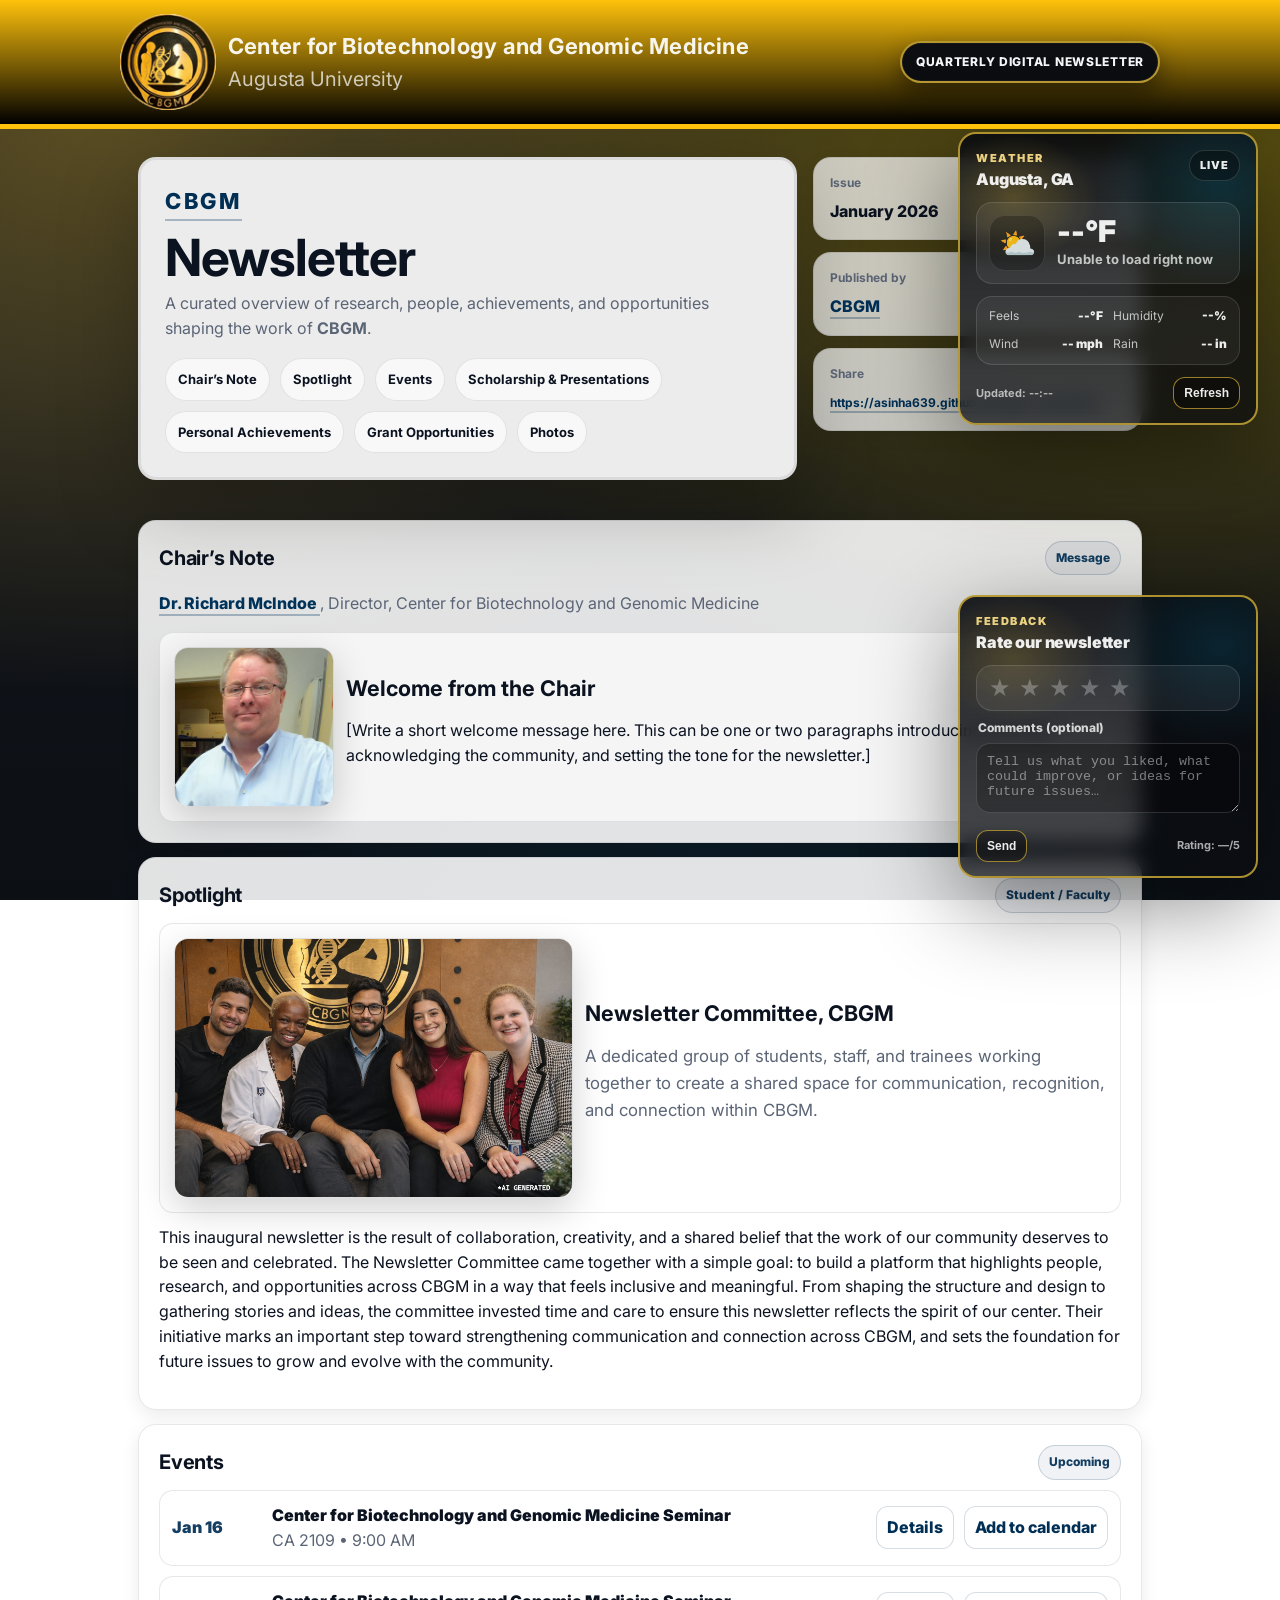
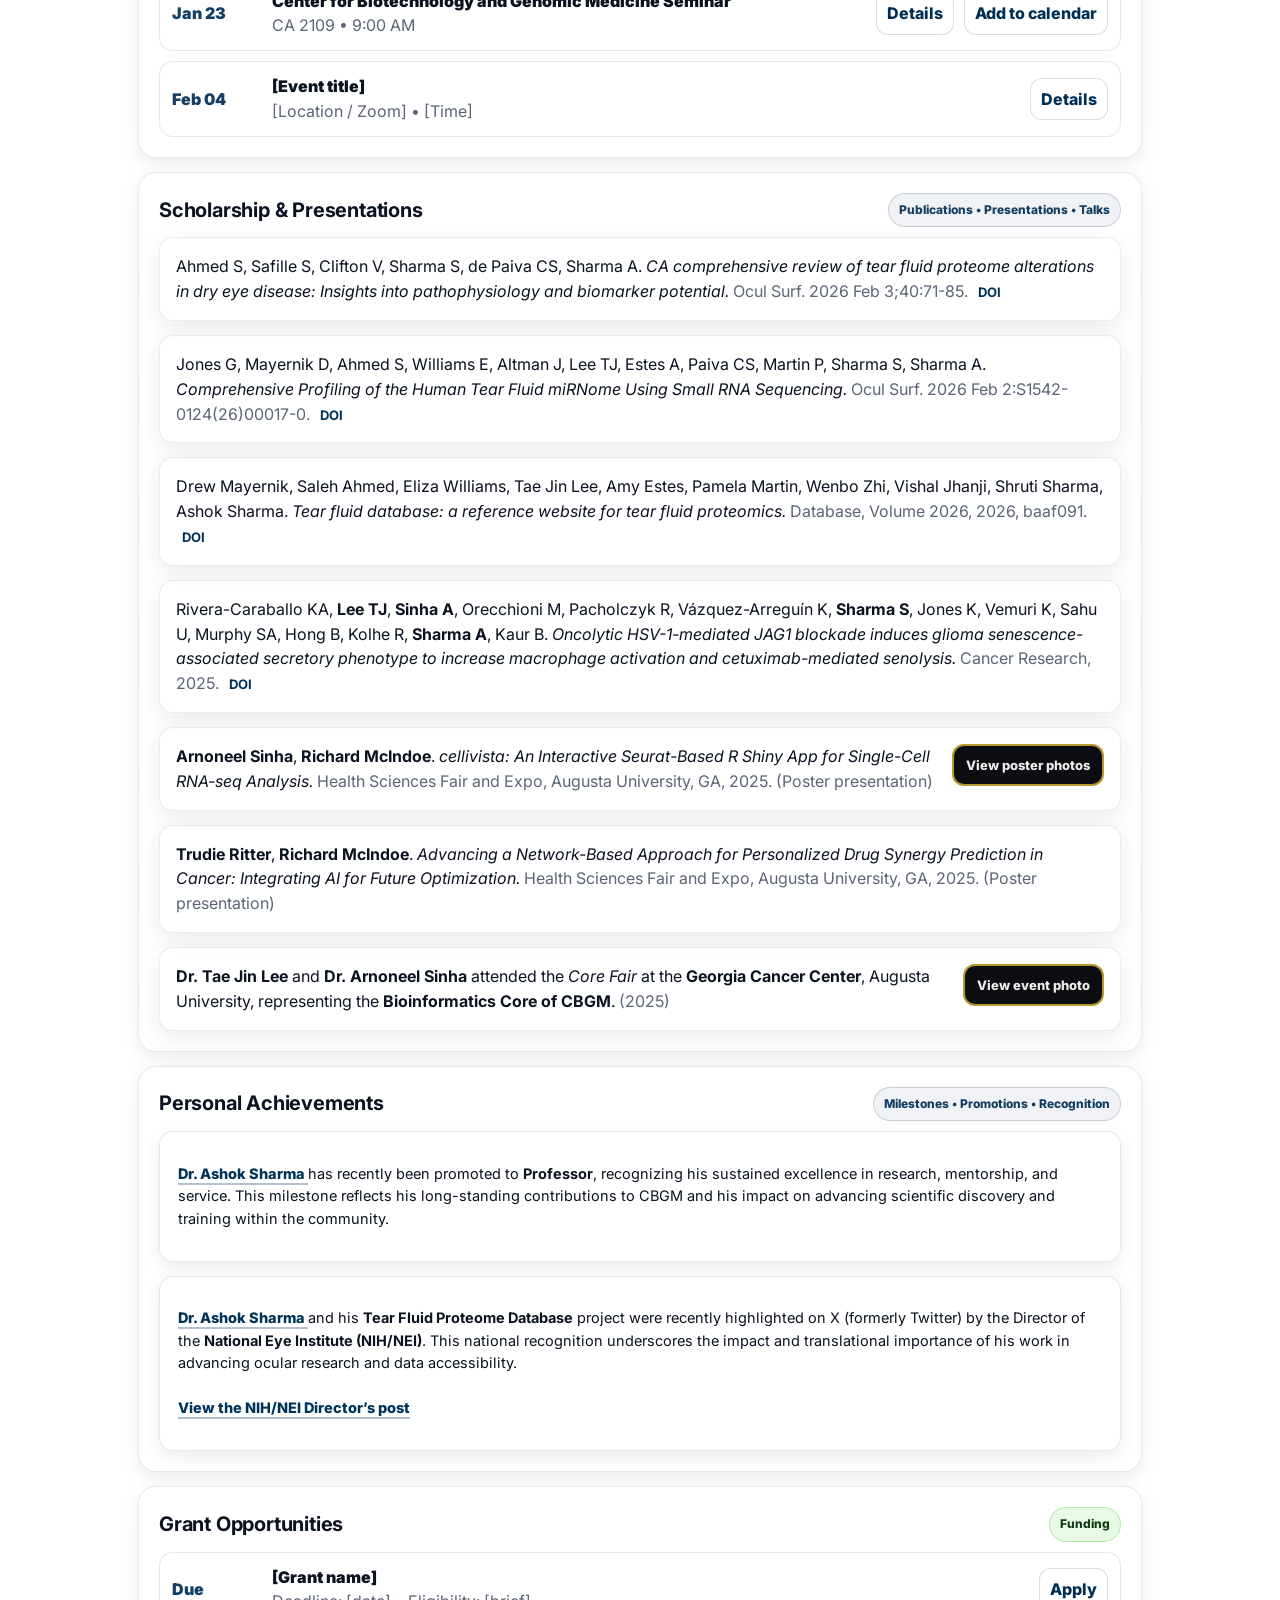
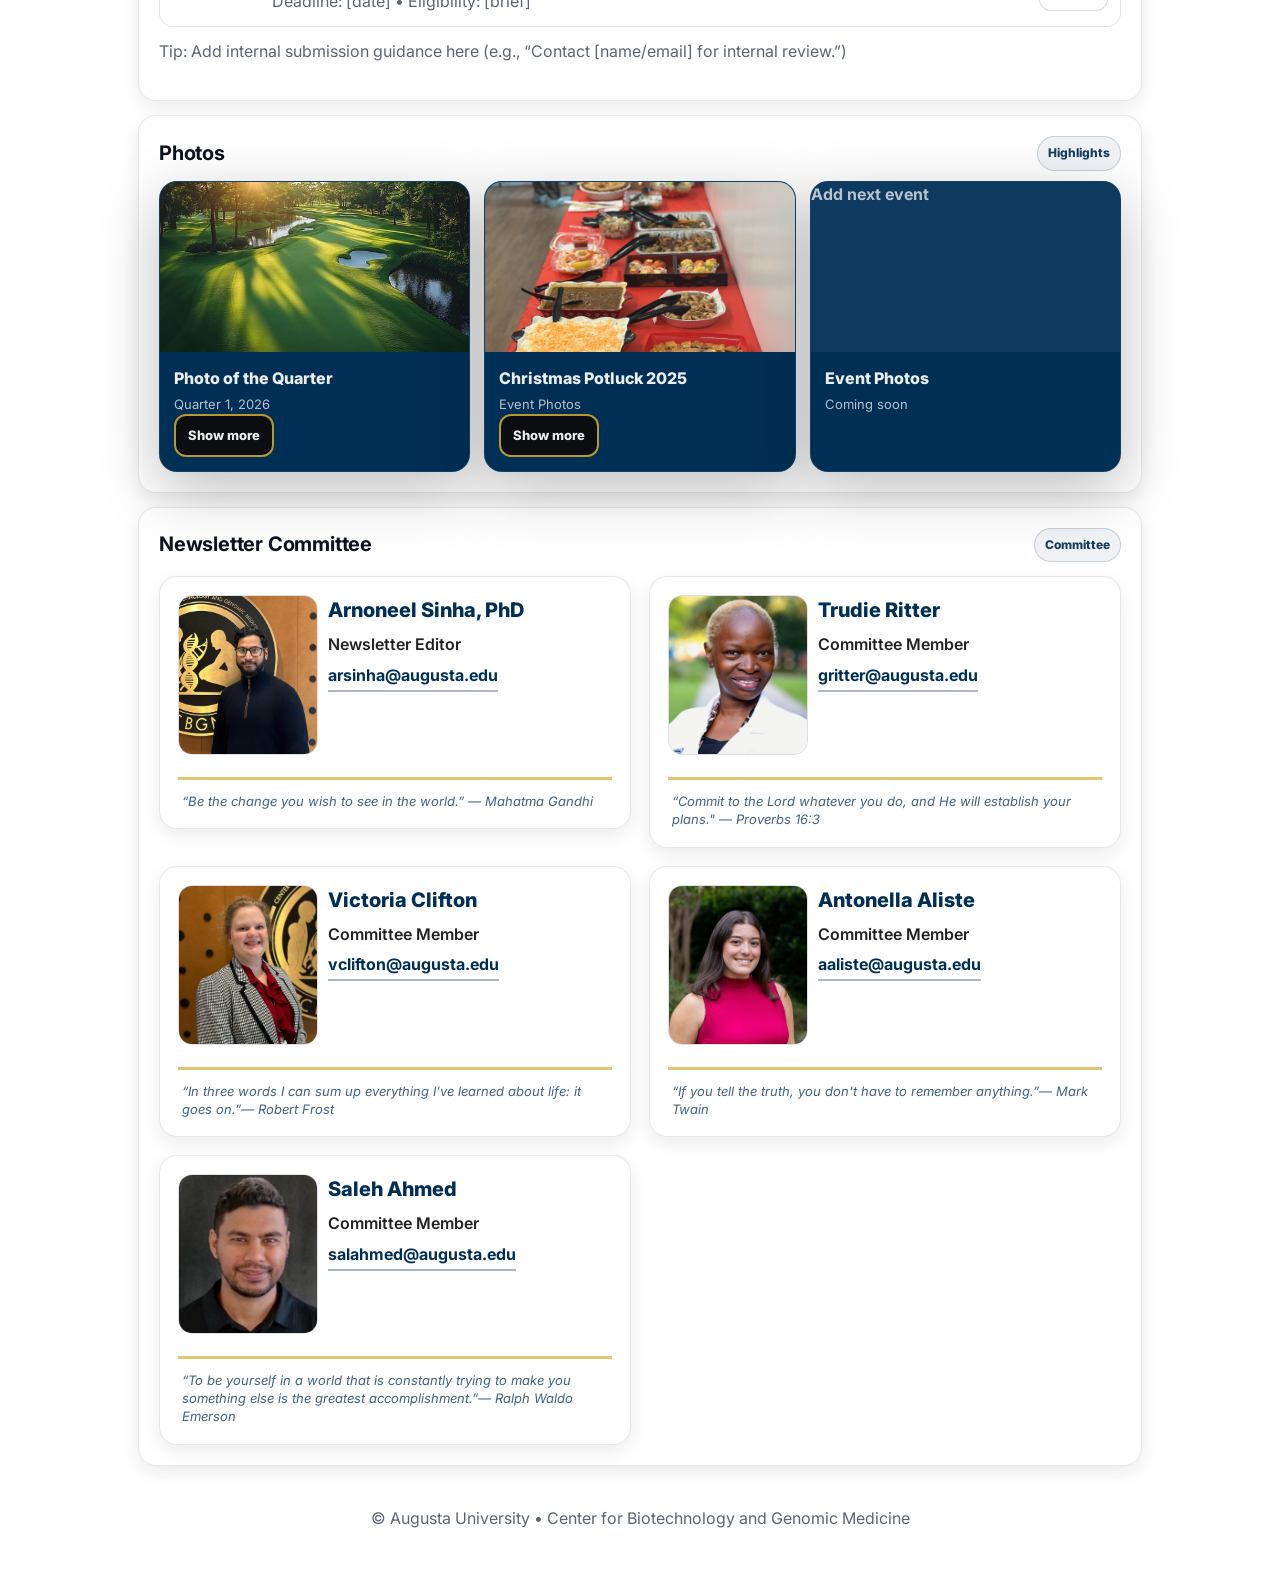
==== index.html @ c8e548f2 "Add: Widgets, Return to Button" ====
<!doctype html>
<html lang="en">
<head>
  <meta charset="utf-8" />
  <meta name="viewport" content="width=device-width, initial-scale=1" />

  <!--
    CBGM Newsletter (static HTML)
    - Single-page newsletter with anchored sections.
    - Companion “Show more” pages (photos/event galleries) reuse the same CSS.
  -->
  <title>CBGM Newsletter – January 2026</title>
  <meta name="description" content="Center for Biotechnology and Genomic Medicine (CBGM) Newsletter – Augusta University" />

  <!-- Fonts (fix: use proper querystring separators) -->
  <link rel="preconnect" href="https://fonts.googleapis.com" />
  <link rel="preconnect" href="https://fonts.gstatic.com" crossorigin />
  <link href="https://fonts.googleapis.com/css2?family=Inter:wght@400;500;600;700;800&family=Space+Grotesk:wght@500;600;700&display=swap" rel="stylesheet" />

  <!-- Main stylesheet -->
  <link rel="stylesheet" href="style.css" />
</head>

<body>
  <!-- =======================================================
       Sticky top bar (brand + issue meta)
       ======================================================= -->
  <div class="topbar" role="banner">
    <div class="wrap topbar-inner">
      <div class="brand" aria-label="CBGM branding">
        <img class="logo" src="images/logo.png" alt="CBGM logo" />

        <div class="brand-text">
          <div class="brand-org">Center for Biotechnology and Genomic Medicine</div>
          <div class="brand-unit">Augusta University</div>
        </div>
      </div>

      <div class="topbar-meta" aria-label="Issue metadata">
        <span class="pill">Quarterly Digital Newsletter</span>
      </div>
    </div>
  </div>

  <!-- =======================================================
       Hero / Table of Contents
       ======================================================= -->
  <header class="hero">
    <div class="wrap hero-inner">
      <div class="hero-card">
        <!-- Small brand link at the top of the hero card -->
        <div class="hero-kicker">
          <a
            class="cbgm-link"
            href="https://www.augusta.edu/centers/cbgm/"
            target="_blank"
            rel="noopener noreferrer"
          >
            CBGM
          </a>
        </div>

        <h1 class="hero-title">Newsletter</h1>
        <p class="hero-subtitle">
          A curated overview of research, people, achievements, and opportunities shaping the work of <strong>CBGM</strong>.
        </p>

        <!-- Anchor chips for quick navigation -->
        <nav class="toc" aria-label="Newsletter sections">
          <a class="chip" href="#chairs-note">Chair’s Note</a>
          <a class="chip" href="#spotlight">Spotlight</a>
          <a class="chip" href="#events">Events</a>
          <a class="chip" href="#scholarship">Scholarship &amp; Presentations</a>
          <a class="chip" href="#personal-achievements">Personal Achievements</a>
          <a class="chip" href="#grants">Grant Opportunities</a>
          <a class="chip" href="#photos">Photos</a>
        </nav>
      </div>

      <!-- Right-side “stats” cards -->
      <aside class="hero-side" aria-label="Issue quick facts">
        <div class="stat">
          <div class="stat-label">Issue</div>
          <div class="stat-value">January 2026</div>
        </div>

        <div class="stat">
          <div class="stat-label">Published by</div>
          <div class="stat-value">
            <a
              class="cbgm-link"
              href="https://www.augusta.edu/centers/cbgm/"
              target="_blank"
              rel="noopener noreferrer"
            >
              CBGM
            </a>
          </div>
        </div>

        <div class="stat">
          <div class="stat-label">Share</div>
          <div class="stat-value">
            <a
              class="cbgm-link share-link"
              href="https://asinha639.github.io/cbgm-newsletter/"
              target="_blank"
              rel="noopener noreferrer"
            >
              https://asinha639.github.io/cbgm-newsletter/
            </a>
          </div>
        </div>
      </aside>
    </div>
  </header>

  <!-- =======================================================
       Main content
       ======================================================= -->
  <main class="wrap content" id="top">

    <!-- =====================
         Chair’s Note
         ===================== -->
    <section class="card" id="chairs-note">
      <div class="card-head">
        <h2>Chair’s Note</h2>
        <span class="tag">Message</span>
      </div>

      <p class="muted chairs-byline">
        <a
          class="cbgm-link"
          href="https://www.augusta.edu/faculty/directory/view.php?id=RMCINDOE"
          target="_blank"
          rel="noopener noreferrer"
        >
          Dr. Richard McIndoe
        </a>
        , Director, Center for Biotechnology and Genomic Medicine
      </p>

      <!-- Feature block: headshot (left) + message (right) -->
      <div class="feature feature--horizontal">
        <img
          class="spotlight-image chair-image"
          src="images/richard-mcindoe.jpg"
          alt="Dr. Richard McIndoe"
        />

        <div class="feature-text">
          <div class="feature-title">Welcome from the Chair</div>
          <p>
            [Write a short welcome message here. This can be one or two paragraphs introducing the issue,
            acknowledging the community, and setting the tone for the newsletter.]
          </p>
        </div>
      </div>
    </section>

    <!-- =====================
         Two-column section
         ===================== -->
    <!-- <section class="grid two" aria-label="Spotlight and Events"> -->

      <!-- =====================
           Spotlight
           ===================== -->
      <section class="card" id="spotlight">
        <div class="card-head">
          <h2>Spotlight</h2>
          <span class="tag">Student / Faculty</span>
        </div>

        <div class="feature feature--vertical">
          <img
            class="spotlight-image"
            src="images/spotlight_Q1_2026.jpg"
            alt="CBGM Newsletter Committee"
          />

          <div class="feature-text">
            <div class="feature-title">Newsletter Committee, CBGM</div>
            <p class="muted">
              A dedicated group of students, staff, and trainees working together to create a shared space for
              communication, recognition, and connection within CBGM.
            </p>
          </div>
        </div>

        <p class="mt">
          This inaugural newsletter is the result of collaboration, creativity, and a shared belief that the work of our
          community deserves to be seen and celebrated. The Newsletter Committee came together with a simple goal: to
          build a platform that highlights people, research, and opportunities across CBGM in a way that feels inclusive
          and meaningful. From shaping the structure and design to gathering stories and ideas, the committee invested
          time and care to ensure this newsletter reflects the spirit of our center. Their initiative marks an important
          step toward strengthening communication and connection across CBGM, and sets the foundation for future issues
          to grow and evolve with the community.
        </p>
      </section>

      <!-- =====================
           Events
           ===================== -->

            <section class="card" id="events">
        <div class="card-head">
          <h2>Events</h2>
          <span class="tag">Upcoming</span>
        </div>

        <div class="list" role="list">
          <!-- Event item -->

          <!-- 16 January 2026 -->

          <div class="list-item" role="listitem">
            <div class="when">Jan 16</div>

            <div class="what">
              <div class="title">Center for Biotechnology and Genomic Medicine Seminar</div>
              <div class="muted">CA 2109 • 9:00 AM</div>
            </div>

            <!-- Right-side actions: Details + Add to Calendar (Outlook) -->
            <div class="event-actions" aria-label="Event actions">
              <details class="event-details">
                <summary class="link">Details</summary>

                <div class="event-body">
                  <div class="event-meta">
                    <div><strong>Friday, January 16, 2026</strong> at <strong>9:00 a.m.</strong></div>
                    <div><strong>Location:</strong> CA 2109</div>
                  </div>

                  <div class="event-talk">
                    <div class="muted">Talk title</div>
                    <div class="event-title">
                      “A synergistic therapeutic nano-eyedrop for dry eye disease based on ascorbic acid-coupled exosomes”
                    </div>
                  </div>

                  <div class="event-links">
                    <div class="muted">Link</div>
                    <a
                      class="event-url"
                      href="https://pubs.rsc.org/en/content/articlelanding/2023/nr/d2nr05178h"
                      target="_blank"
                      rel="noopener noreferrer"
                    >
                      https://pubs.rsc.org/en/content/articlelanding/2023/nr/d2nr05178h
                    </a>
                  </div>

                  <div class="speaker">
                    <div class="muted">Speaker</div>
                    <div class="speaker-name">Richard Kontoh-Twumasi</div>
                    <div class="muted">
                      Graduate Research Assistant<br />
                      Shruti Sharma Lab<br />
                      Center for Biotechnology and Genomic Medicine<br />
                      Augusta University
                    </div>
                  </div>
                </div>
              </details>

              <!--
                Outlook “compose event” deep link (web).
                Notes:
                - startdt/enddt are local datetimes. Adjust end time/duration as needed.
                - Body text should be URL-encoded.
              -->
              <a
                class="link"
                href="https://outlook.office.com/calendar/0/deeplink/compose?subject=CBGM%20Seminar&startdt=2026-01-16T09:00:00&enddt=2026-01-16T10:00:00&location=CA%202109&body=A%20synergistic%20therapeutic%20nano-eyedrop%20for%20dry%20eye%20disease%20based%20on%20ascorbic%20acid-coupled%20exosomes%0ASpeaker%3A%20Richard%20Kontoh-Twumasi"
                target="_blank"
                rel="noopener noreferrer"
              >
                Add to calendar
              </a>
            </div>
          </div>

          <!-- 23 January 2026 -->

         <div class="list-item" role="listitem">
            <div class="when">Jan 23</div>

            <div class="what">
              <div class="title">Center for Biotechnology and Genomic Medicine Seminar</div>
              <div class="muted">CA 2109 • 9:00 AM</div>
            </div>

            <!-- Right-side actions: Details + Add to Calendar (Outlook) -->
            <div class="event-actions" aria-label="Event actions">
              <details class="event-details">
                <summary class="link">Details</summary>

                <div class="event-body">
                  <div class="event-meta">
                    <div><strong>Friday, January 23, 2026</strong> at <strong>9:00 a.m.</strong></div>
                    <div><strong>Location:</strong> CA 2109</div>
                  </div>

                  <div class="event-talk">
                    <div class="muted">Talk title</div>
                    <div class="event-title">
                      “A Novel Artificial Intelligence Model for Personalized Medicine: Predicting Synergistic Drug Combinations in Cancer Using Graph Attention Networks and Virtual Laboratory Intelligence”
                    </div>
                  </div>

                  <div class="speaker">
                    <div class="muted">Speaker</div>
                    <div class="speaker-name">Trudie Gritter</div>
                    <div class="muted">
                      Graduate Research Assistant<br />
                      Richard McIndoe Lab<br />
                      Center for Biotechnology and Genomic Medicine<br />
                      Augusta University
                    </div>
                  </div>
                </div>
              </details>

              <!--
                Outlook “compose event” deep link (web).
                Notes:
                - startdt/enddt are local datetimes. Adjust end time/duration as needed.
                - Body text should be URL-encoded.
              -->
              <a
                class="link"
                href="https://outlook.office.com/calendar/0/deeplink/compose?subject=CBGM%20Seminar%20-%20AI%20in%20Personalized%20Medicine&startdt=2026-01-23T09:00:00&enddt=2026-01-23T10:00:00&location=CA%202109&body=A%20Novel%20Artificial%20Intelligence%20Model%20for%20Personalized%20Medicine%3A%0APredicting%20Synergistic%20Drug%20Combinations%20in%20Cancer%20Using%20Graph%20Attention%20Networks%20and%20Virtual%20Laboratory%20Intelligence%0ASpeaker%3A%20Trudie%20Gritter"
                target="_blank"
                rel="noopener noreferrer"
              >
                Add to calendar
              </a>
            </div>
          </div>
          
          <!-- Placeholder event item -->
          <div class="list-item" role="listitem">
            <div class="when">Feb 04</div>
            <div class="what">
              <div class="title">[Event title]</div>
              <div class="muted">[Location / Zoom] • [Time]</div>
            </div>
            <a class="link" href="#" target="_blank" rel="noopener noreferrer">Details</a>
          </div>
        </div>
      </section>
    </section>

    <!-- =====================
         Scholarship & Presentations
         ===================== -->
    <section class="card" id="scholarship">
      <div class="card-head">
        <h2>Scholarship &amp; Presentations</h2>
        <span class="tag">Publications • Presentations • Talks</span>
      </div>

      <div class="scholarship-list">
        <!-- Publication -->

        <article class="scholarship-item">
          <div class="scholarship-text">
            Ahmed S, Safille S, Clifton V, Sharma S, de Paiva CS, Sharma A.
            <em>
              CA comprehensive review of tear fluid proteome alterations in dry eye disease: Insights into pathophysiology and biomarker potential.
            </em>
            <span class="muted">Ocul Surf. 2026 Feb 3;40:71-85.</span>
            <a class="pub-link" href="https://doi.org/10.1016/j.jtos.2026.01.010" target="_blank" rel="noopener noreferrer">DOI</a>
          </div>
        </article>

        <article class="scholarship-item">
          <div class="scholarship-text">
            Jones G, Mayernik D, Ahmed S, Williams E, Altman J, Lee TJ, Estes A, Paiva CS, Martin P, Sharma S, Sharma A.
            <em>
              Comprehensive Profiling of the Human Tear Fluid miRNome Using Small RNA Sequencing.
            </em>
            <span class="muted">Ocul Surf. 2026 Feb 2:S1542-0124(26)00017-0.</span>
            <a class="pub-link" href="https://doi.org/10.1016/j.jtos.2026.01.011" target="_blank" rel="noopener noreferrer">DOI</a>
          </div>
        </article>

        <article class="scholarship-item">
          <div class="scholarship-text">
            Drew Mayernik, Saleh Ahmed, Eliza Williams, Tae Jin Lee, Amy Estes, Pamela Martin, Wenbo Zhi, Vishal Jhanji, Shruti Sharma, Ashok Sharma.
            <em>
              Tear fluid database: a reference website for tear fluid proteomics.
            </em>
            <span class="muted">Database, Volume 2026, 2026, baaf091.</span>
            <a class="pub-link" href="https://doi.org/10.1093/database/baaf091" target="_blank" rel="noopener noreferrer">DOI</a>
          </div>
        </article>

        <article class="scholarship-item">
          <div class="scholarship-text">
            Rivera-Caraballo KA, <strong>Lee TJ</strong>, <strong>Sinha A</strong>, Orecchioni M, Pacholczyk R,
            Vázquez-Arreguín K, <strong>Sharma S</strong>, Jones K, Vemuri K, Sahu U, Murphy SA, Hong B,
            Kolhe R, <strong>Sharma A</strong>, Kaur B.
            <em>
              Oncolytic HSV-1-mediated JAG1 blockade induces glioma senescence-associated secretory phenotype to increase
              macrophage activation and cetuximab-mediated senolysis.
            </em>
            <span class="muted">Cancer Research, 2025.</span>
            <a class="pub-link" href="https://doi.org/10.1158/0008-5472.CAN-25-1402" target="_blank" rel="noopener noreferrer">DOI</a>
          </div>
        </article>

        <!-- Poster presentation (with action button) -->
        <article class="scholarship-item scholarship-item--action">
          <div class="scholarship-text">
            <strong>Arnoneel Sinha</strong>, <strong>Richard McIndoe</strong>.
            <em>cellivista: An Interactive Seurat-Based R Shiny App for Single-Cell RNA-seq Analysis.</em>
            <span class="muted">Health Sciences Fair and Expo, Augusta University, GA, 2025.</span>
            <span class="muted">(Poster presentation)</span>
          </div>

          <a class="achievement-btn" href="health-sciences-expo-2025.html">View poster photos</a>
        </article>

        <!-- Poster presentation (no action button yet) -->
<article class="scholarship-item">
  <div class="scholarship-text">
    <strong>Trudie Ritter</strong>, <strong>Richard McIndoe</strong>.
    <em>
      Advancing a Network-Based Approach for Personalized Drug Synergy Prediction in Cancer: Integrating AI for Future Optimization.
    </em>
    <span class="muted">
      Health Sciences Fair and Expo, Augusta University, GA, 2025.
    </span>
    <span class="muted">(Poster presentation)</span>
  </div>
</article>


        <!-- Core Fair (with action button) -->
        <article class="scholarship-item scholarship-item--action">
          <div class="scholarship-text">
            <strong>Dr. Tae Jin Lee</strong> and <strong>Dr. Arnoneel Sinha</strong> attended the <em>Core Fair</em> at the
            <strong>Georgia Cancer Center</strong>, Augusta University, representing the <strong>Bioinformatics Core of CBGM</strong>.
            <span class="muted">(2025)</span>
          </div>

          <a class="achievement-btn" href="core-fair-2025.html">View event photo</a>
        </article>


      </div>
    </section>

    <!-- =====================
         Personal Achievements
         ===================== -->
    <section class="card" id="personal-achievements">
      <div class="card-head">
        <h2>Personal Achievements</h2>
        <span class="tag">Milestones • Promotions • Recognition</span>
      </div>

      <div class="achievement-box">
        <p class="achievement-text">
          <strong>
            <a
              class="cbgm-link"
              href="https://www.augusta.edu/faculty/directory/view.php?id=ASSHARMA"
              target="_blank"
              rel="noopener noreferrer"
            >
              Dr. Ashok Sharma
            </a>
          </strong>
          has recently been promoted to <strong>Professor</strong>, recognizing his sustained excellence in research,
          mentorship, and service. This milestone reflects his long-standing contributions to CBGM and his impact on
          advancing scientific discovery and training within the community.
        </p>
      </div>

            <div class="achievement-box">
        <p class="achievement-text">
          <strong>
            <a
              class="cbgm-link"
              href="https://www.augusta.edu/faculty/directory/view.php?id=ASSHARMA"
              target="_blank"
              rel="noopener noreferrer"
            >
              Dr. Ashok Sharma
            </a>
          </strong>
          and his <strong>Tear Fluid Proteome Database</strong> project were recently highlighted on X (formerly Twitter) by the Director of the 
          <strong>National Eye Institute (NIH/NEI)</strong>. This national recognition underscores the impact and translational importance 
          of his work in advancing ocular research and data accessibility.
          <br /><br />
          <a
            class="cbgm-link"
            href="https://x.com/NEIDirector/status/2021304691649319162"
            target="_blank"
            rel="noopener noreferrer"
          >
            View the NIH/NEI Director’s post
          </a>
        </p>
      </div>

    </section>

    <!-- =====================
         Grant Opportunities
         ===================== -->
    <section class="card" id="grants">
      <div class="card-head">
        <h2>Grant Opportunities</h2>
        <span class="tag tag-green">Funding</span>
      </div>

      <div class="list" role="list">
        <div class="list-item" role="listitem">
          <div class="when">Due</div>
          <div class="what">
            <div class="title">[Grant name]</div>
            <div class="muted">Deadline: [date] • Eligibility: [brief]</div>
          </div>
          <a class="link" href="#" target="_blank" rel="noopener noreferrer">Apply</a>
        </div>
      </div>

      <p class="muted mt">Tip: Add internal submission guidance here (e.g., “Contact [name/email] for internal review.”)</p>
    </section>

    <!-- =====================
         Photos
         ===================== -->
    <section class="card" id="photos">
      <div class="card-head">
        <h2>Photos</h2>
        <span class="tag">Highlights</span>
      </div>

      <div class="photo-grid">
        <!-- Photo of the Quarter -->
        <article class="photo-tile">
          <div class="photo-thumb">
            <img src="images/POTQ_Q1_2026.jpg" alt="Photo of the Quarter" />
          </div>

          <div class="photo-info">
            <div class="photo-title">Photo of the Quarter</div>
            <div class="photo-subtitle">Quarter 1, 2026</div>
            <a class="photo-btn" href="photo-of-the-quarter.html">Show more</a>
          </div>
        </article>

        <!-- Event Photo: Christmas Potluck 2025 -->
        <article class="photo-tile">
          <div class="photo-thumb">
            <img src="images/Christmas Potluck 2025/IMG_3876.jpeg" alt="Christmas Potluck 2025" />
          </div>

          <div class="photo-info">
            <div class="photo-title">Christmas Potluck 2025</div>
            <div class="photo-subtitle">Event Photos</div>
            <a class="photo-btn" href="christmas-potluck-2025.html">Show more</a>
          </div>
        </article>

        <!-- Placeholder tile for the next event -->
        <article class="photo-tile">
          <div class="photo-thumb photo-thumb--placeholder">
            <div class="placeholder-text">Add next event</div>
          </div>

          <div class="photo-info">
            <div class="photo-title">Event Photos</div>
            <div class="photo-subtitle">Coming soon</div>
            <!-- <a class="photo-btn" href="event-2.html">Show more</a> -->
          </div>
        </article>
      </div>
    </section>

<!-- =====================
     Newsletter Committee
     ===================== -->
<section class="card" id="committee">
  <div class="card-head">
    <h2>Newsletter Committee</h2>
    <span class="tag">Committee</span>
  </div>

  <div class="committee-directory">

    <!-- Arnoneel -->
    <article class="committee-card">
      <img src="images/committee/Arnoneel-Sinha.jpg" alt="Arnoneel Sinha" />

      <div class="committee-info">
        <div class="committee-name">Arnoneel Sinha, PhD</div>
        <div class="committee-role">Newsletter Editor</div>
        <a class="committee-email"
           href="mailto:arsinha@augusta.edu">
           arsinha@augusta.edu
        </a>
      </div>

      <div class="committee-quote">
        “Be the change you wish to see in the world.” — Mahatma Gandhi
      </div>
    </article>


    <!-- Trudie -->
    <article class="committee-card">
      <img src="images/committee/Trudie-Ritter.jpg" alt="Trudie Ritter" />

      <div class="committee-info">
        <div class="committee-name">Trudie Ritter</div>
        <div class="committee-role">Committee Member</div>
        <a class="committee-email"
           href="mailto:gritter@augusta.edu">
           gritter@augusta.edu
        </a>
      </div>
      
      <div class="committee-quote">
            “Commit to the Lord whatever you do, and He will establish your plans." — Proverbs 16:3
      </div>
    </article>




    <!-- Victoria -->
    <article class="committee-card">
      <img src="images/committee/Victoria-Clifton.jpg" alt="Victoria Clifton" />

      <div class="committee-info">
        <div class="committee-name">Victoria Clifton</div>
        <div class="committee-role">Committee Member</div>
        <a class="committee-email"
           href="mailto:vclifton@augusta.edu">
           vclifton@augusta.edu
        </a>
      </div>

           <div class="committee-quote">
            “In three words I can sum up everything I've learned about life: it goes on.”― Robert Frost
      </div>
    </article>


    <!-- Antonella -->
    <article class="committee-card">
      <img src="images/committee/Antonella-Aliste.jpg" alt="Antonella Aliste" />

      <div class="committee-info">
        <div class="committee-name">Antonella Aliste</div>
        <div class="committee-role">Committee Member</div>
        <a class="committee-email"
           href="mailto:aaliste@augusta.edu">
           aaliste@augusta.edu
        </a>
      </div>

           <div class="committee-quote">
            “If you tell the truth, you don't have to remember anything.”― Mark Twain
      </div>
    </article>


    <!-- Saleh -->
    <article class="committee-card">
      <img src="images/committee/Saleh-Ahmed.jpg" alt="Saleh Ahmed" />

      <div class="committee-info">
        <div class="committee-name">Saleh Ahmed</div>
        <div class="committee-role">Committee Member</div>
        <a class="committee-email"
           href="mailto:salahmed@augusta.edu">
           salahmed@augusta.edu
        </a>
      </div>

           <div class="committee-quote">
            “To be yourself in a world that is constantly trying to make you something else is the greatest accomplishment.”― Ralph Waldo Emerson
      </div>
    </article>

  </div>
</section>

    <!-- =======================================
         Floating Weather Widget (Augusta, GA)
         ======================================= -->
  <aside class="weather-float" aria-label="Augusta, GA weather widget">
    <div class="weather-card" role="region" aria-live="polite">
      <div class="weather-top">
        <div class="weather-loc">
          <div class="weather-kicker">Weather</div>
          <div class="weather-city">Augusta, GA</div>
        </div>
        <div class="weather-badge" title="Auto-refreshes">LIVE</div>
      </div>

      <div class="weather-main">
        <div class="weather-icon" id="wxIcon" aria-hidden="true">⛅</div>
        <div class="weather-temp">
          <div class="weather-tempValue"><span id="wxTemp">--</span>°F</div>
          <div class="weather-desc" id="wxDesc">Loading…</div>
        </div>
      </div>

      <div class="weather-meta">
        <div class="wxRow"><span>Feels</span><strong><span id="wxFeels">--</span>°F</strong></div>
        <div class="wxRow"><span>Humidity</span><strong><span id="wxHum">--</span>%</strong></div>
        <div class="wxRow"><span>Wind</span><strong><span id="wxWind">--</span> mph</strong></div>
        <div class="wxRow"><span>Rain</span><strong><span id="wxRain">--</span> in</strong></div>
      </div>

      <div class="weather-foot">
        <span class="wxUpdated">Updated: <span id="wxUpdated">--:--</span></span>
        <button class="wxRefresh" id="wxRefresh" type="button">Refresh</button>
      </div>
    </div>
  </aside>

    <script>
    (function(){
      // Augusta, GA (downtown-ish)
      const LAT = 33.4735;
      const LON = -82.0105;

      const els = {
        temp: document.getElementById("wxTemp"),
        feels: document.getElementById("wxFeels"),
        hum: document.getElementById("wxHum"),
        wind: document.getElementById("wxWind"),
        rain: document.getElementById("wxRain"),
        desc: document.getElementById("wxDesc"),
        icon: document.getElementById("wxIcon"),
        updated: document.getElementById("wxUpdated"),
        refresh: document.getElementById("wxRefresh"),
      };

      // Open-Meteo weather code mapping (simplified, nice labels + emoji)
      function codeToUI(code){
        // Weather codes: https://open-meteo.com/en/docs
        const map = [
          { codes: [0], label: "Clear sky", icon: "☀️" },
          { codes: [1,2], label: "Mostly clear", icon: "🌤️" },
          { codes: [3], label: "Overcast", icon: "☁️" },
          { codes: [45,48], label: "Fog", icon: "🌫️" },
          { codes: [51,53,55], label: "Drizzle", icon: "🌦️" },
          { codes: [61,63,65], label: "Rain", icon: "🌧️" },
          { codes: [66,67], label: "Freezing rain", icon: "🌧️" },
          { codes: [71,73,75,77], label: "Snow", icon: "🌨️" },
          { codes: [80,81,82], label: "Rain showers", icon: "🌦️" },
          { codes: [85,86], label: "Snow showers", icon: "🌨️" },
          { codes: [95], label: "Thunderstorm", icon: "⛈️" },
          { codes: [96,99], label: "Thunderstorm (hail)", icon: "⛈️" }
        ];

        for (const entry of map){
          if (entry.codes.includes(code)) return entry;
        }
        return { label: "Conditions", icon: "⛅" };
      }

      function cToF(c){ return Math.round((c * 9/5) + 32); }
      function kmhToMph(kmh){ return Math.round(kmh * 0.621371); }
      function mmToIn(mm){ return (mm / 25.4).toFixed(2); }

      async function loadWeather(){
        try{
          els.desc.textContent = "Loading…";

          // current + hourly (for humidity, precip)
          const url =
            `https://api.open-meteo.com/v1/forecast` +
            `?latitude=${LAT}&longitude=${LON}` +
            `&current=temperature_2m,apparent_temperature,weather_code,wind_speed_10m` +
            `&hourly=relative_humidity_2m,precipitation` +
            `&temperature_unit=celsius&wind_speed_unit=kmh&precipitation_unit=mm&timezone=auto`;

          const res = await fetch(url, { cache: "no-store" });
          if(!res.ok) throw new Error("Weather fetch failed");
          const data = await res.json();

          const cur = data.current;
          const ui = codeToUI(cur.weather_code);

          // Find matching "current hour" index in hourly arrays (for humidity/precip)
          const tNow = cur.time;
          const hTimes = data.hourly?.time || [];
          const hIndex = hTimes.indexOf(tNow);

          const hum = (hIndex >= 0) ? data.hourly.relative_humidity_2m[hIndex] : null;
          const rainMm = (hIndex >= 0) ? data.hourly.precipitation[hIndex] : null;

          els.icon.textContent = ui.icon;
          els.desc.textContent = ui.label;

          els.temp.textContent = cToF(cur.temperature_2m);
          els.feels.textContent = cToF(cur.apparent_temperature);
          els.wind.textContent = kmhToMph(cur.wind_speed_10m);

          els.hum.textContent = (hum == null ? "--" : hum);
          els.rain.textContent = (rainMm == null ? "--" : mmToIn(rainMm));

          const d = new Date();
          els.updated.textContent = d.toLocaleTimeString([], { hour: "2-digit", minute: "2-digit" });
        }catch(err){
          els.desc.textContent = "Unable to load right now";
          // keep the widget graceful even if the API is temporarily down
          console.error(err);
        }
      }

      // initial load
      loadWeather();

      // auto-refresh every 10 minutes
      setInterval(loadWeather, 10 * 60 * 1000);

      // manual refresh button
      els.refresh?.addEventListener("click", loadWeather);
    })();
  </script>



<!-- =============================
     Rating Widget (Bottom-left)
     ============================= -->
<aside class="rating-float" aria-label="Rate our newsletter">
  <div class="rating-card" role="region" aria-live="polite">
    <div class="rating-top">
      <div>
        <div class="rating-kicker">Feedback</div>
        <div class="rating-title">Rate our newsletter</div>
      </div>
      <div class="rating-badge" id="ratingSaved">Saved</div>
    </div>

    <div class="stars" role="radiogroup" aria-label="Newsletter rating (1 to 5 stars)">
      <button class="star" type="button" data-value="1" aria-label="1 star">★</button>
      <button class="star" type="button" data-value="2" aria-label="2 stars">★</button>
      <button class="star" type="button" data-value="3" aria-label="3 stars">★</button>
      <button class="star" type="button" data-value="4" aria-label="4 stars">★</button>
      <button class="star" type="button" data-value="5" aria-label="5 stars">★</button>
    </div>

    <label class="rating-label" for="ratingComment">Comments (optional)</label>
    <textarea id="ratingComment" class="rating-comment" rows="3" maxlength="240"
      placeholder="Tell us what you liked, what could improve, or ideas for future issues…"></textarea>

    <div class="rating-actions">
      <button class="rating-send" id="ratingSend" type="button">Send</button>
      <span class="rating-updated">Rating: <strong id="ratingValue">—</strong>/5</span>
    </div>
  </div>
</aside>

<script>
 window.addEventListener("DOMContentLoaded", () => {
  const stars = Array.from(document.querySelectorAll(".star"));
  const ratingValueEl = document.getElementById("ratingValue");
  const savedBadge = document.getElementById("ratingSaved");
  const commentEl = document.getElementById("ratingComment");
  const sendBtn = document.getElementById("ratingSend");
  const starsWrap = document.querySelector(".stars");

  const STORAGE_KEY = "cbgm_newsletter_rating_v1";
  const STORAGE_COMMENT = "cbgm_newsletter_comment_v1";

  // IMPORTANT: use let so it updates after click
  let saved = Number(localStorage.getItem(STORAGE_KEY) || 0);

  function setVisual(value, hoverValue = null) {
    const active = hoverValue ?? value;

    stars.forEach((btn) => {
      const v = Number(btn.dataset.value);
      btn.classList.toggle("is-on", v <= active && active > 0);
      btn.classList.toggle("is-hover", hoverValue !== null && v === hoverValue);
    });

    ratingValueEl.textContent = value ? String(value) : "—";
  }

  function showSaved(show) {
    savedBadge.style.visibility = show ? "visible" : "hidden";
    savedBadge.style.color = show ? "rgba(255,255,255,0.92)" : "rgba(255,255,255,0.70)";
  }

// Load saved (but DO NOT show badge yet)
const savedComment = localStorage.getItem(STORAGE_COMMENT) || "";
commentEl.value = savedComment;

showSaved(false);   // <-- always hidden on load
setVisual(saved);

  // Hover preview (NO TEXT)
  stars.forEach((btn) => {
    btn.addEventListener("mouseenter", () => {
      const hv = Number(btn.dataset.value);
      setVisual(saved, hv);
    });
  });

  // When leaving the star row, revert to saved selection
  starsWrap.addEventListener("mouseleave", () => {
    setVisual(saved);
  });

  // Click to save (and keep stars ON)
  stars.forEach((btn) => {
    btn.addEventListener("click", () => {
      const v = Number(btn.dataset.value);

      saved = v; // <-- this is the fix
      localStorage.setItem(STORAGE_KEY, String(v));

      showSaved(true);
      setVisual(saved);
    });
  });

  // Save comment locally as user types
  commentEl.addEventListener("input", () => {
    localStorage.setItem(STORAGE_COMMENT, commentEl.value);
  });

  // SEND: open Google Form prefill (same logic, no hint text)
  sendBtn.addEventListener("click", () => {
    const rating = localStorage.getItem(STORAGE_KEY) || "";
    const comment = commentEl.value || "";

    if (!rating && !comment) return;

    const FORM_URL = "PASTE_YOUR_GOOGLE_FORM_PREFILL_URL_HERE";
    if (FORM_URL.startsWith("PASTE_")) return;

    const u = new URL(FORM_URL);
    // Replace these with your entry IDs from the Google Form
    u.searchParams.set("entry.RATING_ENTRY_ID", rating);
    u.searchParams.set("entry.COMMENT_ENTRY_ID", comment);

    window.open(u.toString(), "_blank", "noopener,noreferrer");
  });
});
</script>

<!--=================== 
    Back to top button
    =================== -->
<button class="back-to-top" id="backToTop" type="button" aria-label="Back to top">
  ↑
</button>

<script>
  window.addEventListener("DOMContentLoaded", () => {
    const btn = document.getElementById("backToTop");
    if (!btn) return;

    const SHOW_AFTER_PX = 350;

    function onScroll(){
      if (window.scrollY > SHOW_AFTER_PX) btn.classList.add("is-visible");
      else btn.classList.remove("is-visible");
    }

    btn.addEventListener("click", () => {
      window.scrollTo({ top: 0, behavior: "smooth" });
    });

    window.addEventListener("scroll", onScroll, { passive: true });
    onScroll();
  });
</script>


    <!-- =====================
         Footer
         ===================== -->
    <footer class="footer">
      <div class="muted">© Augusta University • Center for Biotechnology and Genomic Medicine</div>
    </footer>
  </main>

</body>

</html>
---- style.css ----
/*
  CBGM Newsletter Stylesheet
  =========================
  Design intent:
  - Dark, premium background with subtle gold/blue glows (AU brand feel).
  - Light, glassy cards for readable content.
  - Reusable components (cards, tags, lists, buttons) to keep HTML clean.

  File structure:
  1) CSS variables (colors, radii, shadows)
  2) Base / reset
  3) Layout helpers
  4) Global components (cards, tags, links, buttons)
  5) Page sections (topbar, hero, feature blocks, events, scholarship, photos)
  6) Gallery + carousel (for “Show more” pages)
  7) Responsive rules
*/

/* -------------------------------------------------------------------------- */
/* 1) CSS VARIABLES                                                           */
/* -------------------------------------------------------------------------- */

:root{
  /* AU palette (tweak here to rebrand the whole newsletter) */
  --au-blue: #002f55;          /* Augusta Blue */
  --au-gray: #a5acaf;          /* Augusta Grey */
  --au-athletic: #00aeef;      /* Athletic Blue */
  --au-accent-blue: #64a0c8;   /* Accent Blue */
  --au-gold: #d4af37;          /* Gold accent */
  --au-green: #44d62c;         /* Accent Green */

  /* Neutrals */
  --text: #0b1220;
  --muted: #5b6576;
  --border: rgba(20, 30, 50, 0.10);

  /* Surfaces */
  --card: rgba(255, 255, 255, 0.88);
  --card-soft: rgba(255, 255, 255, 0.70);

  /* Shadows */
  --shadow-sm: 0 6px 18px rgba(0, 0, 0, 0.08);
  --shadow-md: 0 18px 60px rgba(0, 0, 0, 0.12);
  --shadow-xl: 0 24px 80px rgba(0, 0, 0, 0.25);

  /* Radii */
  --radius-lg: 18px;
  --radius-md: 14px;
  --radius-sm: 12px;
}

/* -------------------------------------------------------------------------- */
/* 2) BASE / RESET                                                            */
/* -------------------------------------------------------------------------- */

*{ box-sizing: border-box; }

html{ scroll-behavior: smooth; }

body{
  margin: 0;
  font-family: Inter, ui-sans-serif, system-ui, -apple-system, "Segoe UI", Roboto, Helvetica, Arial,
    "Apple Color Emoji", "Segoe UI Emoji";
  line-height: 1.55;
  color: var(--text);

  /* Brand background: dark base + subtle glows */
  background:
    radial-gradient(1400px 900px at 8% 12%, rgba(212, 175, 55, 0.38), rgba(212, 175, 55, 0.18) 35%, transparent 65%),
    radial-gradient(1200px 800px at 92% 18%, rgba(255, 215, 0, 0.32), rgba(255, 215, 0, 0.14) 40%, transparent 70%),
    radial-gradient(1000px 700px at 55% 110%, rgba(0, 174, 239, 0.10), transparent 65%),
    linear-gradient(180deg, #0f1114 0%, #12151b 40%, #0c0f14 100%);

  /* Keeps background “fixed” while cards scroll (nice premium feel) */
  background-attachment: fixed;
}

img{ max-width: 100%; height: auto; }

/* Make anchor jumps stop below the sticky topbar */
section[id]{ scroll-margin-top: 130px; }

/* -------------------------------------------------------------------------- */
/* 3) LAYOUT HELPERS                                                          */
/* -------------------------------------------------------------------------- */

.wrap{
  max-width: 1040px;
  margin: 0 auto;
  padding: 0 18px;
}

.content{ padding: 8px 18px 40px; }

.grid{ display: grid; gap: 14px; }
.grid.two{ grid-template-columns: 1fr 1fr; }

.mt{ margin-top: 12px; }

.muted{ color: var(--muted); }

/* -------------------------------------------------------------------------- */
/* 4) GLOBAL COMPONENTS                                                       */
/* -------------------------------------------------------------------------- */

/* Card shell used across sections */
.card{
  background: var(--card);
  border: 1px solid var(--border);
  border-radius: var(--radius-lg);
  box-shadow: var(--shadow-sm);
  padding: 20px;
  margin: 14px 0;
}

.card-head{
  display: flex;
  align-items: center;
  justify-content: space-between;
  gap: 10px;
  margin-bottom: 10px;
}

.card h2{
  margin: 0;
  font-size: 20px;
  letter-spacing: -0.01em;
}

/* Small “badge” (used for section labels) */
.tag{
  font-size: 12px;
  font-weight: 800;
  padding: 7px 10px;
  border-radius: 999px;
  border: 1px solid rgba(0, 47, 85, 0.18);
  background: rgba(0, 47, 85, 0.06);
  color: rgba(0, 47, 85, 0.92);
  white-space: nowrap;
}

.tag-green{
  border-color: rgba(68, 214, 44, 0.35);
  background: rgba(68, 214, 44, 0.12);
  color: #0f3b10;
}

/* Primary link style used for buttons/CTA links */
.link{
  display: inline-flex;
  align-items: center;
  justify-content: center;
  text-decoration: none;
  font-weight: 800;
  color: var(--au-blue);
  padding: 8px 10px;
  border-radius: 12px;
  border: 1px solid rgba(0, 47, 85, 0.16);
  background: rgba(255, 255, 255, 0.60);
}

.link:hover{ border-color: rgba(0, 47, 85, 0.28); }

/* Gradient “primary” button (used rarely; keeping for future CTAs) */
.button{
  display: inline-flex;
  align-items: center;
  justify-content: center;
  margin-top: 12px;
  padding: 10px 12px;
  border-radius: 12px;
  text-decoration: none;
  font-weight: 800;
  color: #fff;
  background: linear-gradient(135deg, var(--au-blue), rgba(0, 174, 239, 0.92));
  box-shadow: 0 14px 40px rgba(0, 47, 85, 0.18);
  transition: transform 0.15s ease, filter 0.15s ease;
}

.button:hover{ transform: translateY(-1px); filter: brightness(1.02); }

/* “Branded underline” link (faculty names, CBGM, etc.) */
.cbgm-link{
  font-weight: 800;
  color: rgb(0, 51, 89);
  text-decoration: none;
  border-bottom: 2px solid rgba(0, 51, 89, 0.30);
  padding-bottom: 1px;
}

.cbgm-link:hover{ border-bottom-color: rgba(0, 51, 89, 0.85); }

/* Smaller, less prominent share URL styling */
.share-link{ font-size: 12px; font-weight: 700; }

/* -------------------------------------------------------------------------- */
/* 5) TOPBAR                                                                  */
/* -------------------------------------------------------------------------- */

.topbar{
  position: sticky;
  top: 0;
  z-index: 40;

  /* Glassy, dark header with gold accent */
  background: linear-gradient(180deg, rgb(255, 194, 11), rgb(0, 0, 0));
  backdrop-filter: blur(10px);
  border-bottom: 5px solid rgb(255, 194, 11);
}

.topbar-inner{
  display: flex;
  align-items: center;
  justify-content: space-between;
  padding: 14px 0;
  gap: 14px;
}

.brand{
  display: flex;
  align-items: center;
  gap: 12px;
  min-width: 240px;
}

.logo{
  width: 96px;
  height: 96px;
  object-fit: contain;
}

.brand-text{ display: flex; flex-direction: column; }

.brand-org{
  font-size: 22px;
  font-weight: 700;
  letter-spacing: 0.01em;
  color: rgba(255, 255, 255, 0.92);
}

.brand-unit{
  font-size: 20px;
  color: rgba(255, 255, 255, 0.72);
}

.topbar-meta{
  display: flex;
  align-items: center;
  gap: 10px;
  flex-wrap: wrap;
  justify-content: flex-end;
  color: rgba(255, 255, 255, 0.85);
}

.pill{
  font-weight: 800;
  font-size: 12px;
  letter-spacing: 0.06em;
  text-transform: uppercase;
  padding: 10px 14px;
  border-radius: 999px;

  background: linear-gradient(180deg, #0c0e12, #0a0c10);
  border: 2.5px solid rgba(212, 175, 55, 0.85);
  color: #f5f6f7;
  box-shadow:
    inset 0 0 0 1px rgba(255, 255, 255, 0.04),
    0 10px 26px rgba(0, 0, 0, 0.45);
}

.date{
  font-weight: 800;
  color: rgb(245, 219, 135);
  text-shadow: 0 1px 10px rgba(0, 0, 0, 0.35);
}

/* -------------------------------------------------------------------------- */
/* 6) HERO                                                                    */
/* -------------------------------------------------------------------------- */

.hero{ padding: 28px 0 18px; }

.hero-inner{
  display: grid;
  grid-template-columns: 1.6fr 0.8fr;
  gap: 16px;
  align-items: stretch;
}

.hero-card{
  background: #ececec;
  border: 3.5px solid rgba(0, 0, 0, 0.08);
  box-shadow: var(--shadow-xl);
  border-radius: var(--radius-lg);
  padding: 24px;
  position: relative;
  overflow: hidden;
}

.hero-kicker{
  display: inline-flex;
  align-items: center;
  gap: 8px;
  font-weight: 800;
  letter-spacing: 0.12em;
  font-size: 22px;
  color: rgba(0, 47, 85, 0.88);
  text-transform: uppercase;
}

.hero-title{
  margin: 10px 0 6px;
  font-size: clamp(36px, 4vw, 52px);
  line-height: 1.05;
  letter-spacing: -0.02em;
}

.hero-subtitle{ margin: 0; color: var(--muted); max-width: 62ch; }

/* Table-of-contents “chips” */
.toc{
  display: flex;
  flex-wrap: wrap;
  gap: 10px;
  margin-top: 18px;
}

.chip{
  display: inline-flex;
  align-items: center;
  padding: 10px 12px;
  border-radius: 999px;
  border: 1px solid var(--border);
  background: rgba(255, 255, 255, 0.65);
  text-decoration: none;
  color: var(--text);
  font-weight: 700;
  font-size: 13px;
  transition: transform 0.15s ease, box-shadow 0.15s ease, border-color 0.15s ease;
}

.chip:hover{
  transform: translateY(-1px);
  box-shadow: var(--shadow-sm);
  border-color: rgba(0, 47, 85, 0.22);
}

/* Right-side hero stats */
.hero-side{ display: flex; flex-direction: column; gap: 12px; }

.stat{
  background: rgba(255, 255, 255, 0.72);
  border: 1px solid var(--border);
  border-radius: var(--radius-lg);
  box-shadow: var(--shadow-sm);
  padding: 16px;
}

.stat-label{ font-size: 12px; color: var(--muted); font-weight: 700; }
.stat-value{ font-size: 16px; font-weight: 800; margin-top: 6px; }

/* Ensure CBGM links read well on the hero’s lighter background */
.hero-card .cbgm-link,
.stat-value .cbgm-link{ color: var(--au-blue); }

/* -------------------------------------------------------------------------- */
/* 7) FEATURE BLOCKS (Spotlight / Chair’s note)                               */
/* -------------------------------------------------------------------------- */

.feature{
  display: flex;
  gap: 12px;
  align-items: center;
  padding: 14px;
  border-radius: var(--radius-md);
  border: 1px solid var(--border);
  background: rgba(255, 255, 255, 0.65);
}

/* Variants */
.feature.vertical{ flex-direction: column; align-items: stretch; gap: 14px; }
.feature.horizontal{ align-items: flex-start; gap: 18px; }

.spotlight-image{
  width: 100%;
  max-height: 260px;
  object-fit: cover;
  border-radius: 14px;
  border: 1px solid rgba(0, 0, 0, 0.12);
  box-shadow: 0 12px 36px rgba(0, 0, 0, 0.18);
}

/* Chair headshot uses fixed sizing on desktop */
.chair-image{
  width: 160px;
  height: 160px;
  object-fit: cover;
  border-radius: 14px;
  flex-shrink: 0;
}

.feature-text{ padding-top: 4px; }

.feature-text .muted {
  font-size: 1.05rem;   /* readable but secondary */
  line-height: 1.6;
}

.feature-title {
  font-size: 1.35rem;   /* larger, clear hierarchy */
  font-weight: 700;
  line-height: 1.3;
  margin-bottom: 6px;
}

/* -------------------------------------------------------------------------- */
/* 8) LISTS (Events, Grants, etc.)                                            */
/* -------------------------------------------------------------------------- */

.list{ display: flex; flex-direction: column; gap: 10px; }

.list-item{
  display: grid;
  grid-template-columns: 88px 1fr auto;
  gap: 12px;
  align-items: center;
  padding: 12px;
  border-radius: var(--radius-md);
  border: 1px solid var(--border);
  background: rgba(255, 255, 255, 0.65);
}

.when{ font-weight: 900; color: rgba(0, 47, 85, 0.92); }
.title{ font-weight: 900; }

/* Event action buttons (Details + Add to calendar) */
.event-actions{
  display: inline-flex;
  gap: 10px;
  justify-content: flex-end;
  align-items: center;
  flex-wrap: wrap;
}

/* Make <summary> look like a .link button */
.event-details summary.link{
  cursor: pointer;
  list-style: none;
}

.event-details summary.link::-webkit-details-marker{ display: none; }

/* Details dropdown panel */
.event-details{ position: relative; }

.event-body{
  margin-top: 12px;
  padding: 14px;
  border-radius: 14px;
  border: 1px solid rgba(0, 0, 0, 0.10);
  background: rgba(255, 255, 255, 0.90);

  /* Pop over the card nicely on desktop */
  position: absolute;
  right: 0;
  top: 42px;
  z-index: 10;
  min-width: min(520px, 80vw);
  box-shadow: 0 26px 90px rgba(0, 0, 0, 0.30);
}

.event-title{ font-weight: 700; margin-top: 6px; }
.event-meta,
.event-talk,
.event-links,
.speaker{ margin-top: 10px; }

.speaker-name{ font-weight: 800; margin-bottom: 4px; }
.event-url{ word-break: break-word; }

/* Publication DOI link */
.pub-link{
  margin-left: 6px;
  font-weight: 700;
  font-size: 13px;
  text-decoration: none;
  color: var(--au-blue);
}

.pub-link:hover{ text-decoration: underline; }

/* -------------------------------------------------------------------------- */
/* 9) SCHOLARSHIP & ACHIEVEMENTS                                              */
/* -------------------------------------------------------------------------- */

.scholarship-list{ display: flex; flex-direction: column; gap: 14px; }

.scholarship-item{
  display: flex;
  gap: 16px;
  align-items: flex-start;
  justify-content: space-between;
  padding: 16px;
  border-radius: 14px;
  border: 1px solid rgba(0, 0, 0, 0.08);
  background: var(--card-soft);
  box-shadow: 0 8px 26px rgba(0, 0, 0, 0.08);
}

.scholarship-text{ flex: 1; line-height: 1.55; }

.scholarship-item.has-action{ align-items: center; }

/* Right-side action button used in scholarship + photos tiles */
.achievement-btn,
.photo-btn{
  flex-shrink: 0;
  display: inline-flex;
  align-items: center;
  justify-content: center;
  padding: 9px 12px;
  border-radius: 12px;
  text-decoration: none;
  font-weight: 800;
  font-size: 13px;

  background: #0b0d10;
  color: rgba(255, 255, 255, 0.92);
  border: 2px solid rgba(212, 175, 55, 0.85);
}

.achievement-btn:hover,
.photo-btn:hover{ filter: brightness(1.06); }

/* Personal achievements “boxed” style */
.achievement-box{
  display: flex;
  align-items: center;
  padding: 16px 18px;
  border-radius: var(--radius-md);
  border: 1px solid var(--border);
  background: rgba(255, 255, 255, 0.75);
  box-shadow: var(--shadow-sm);
}

/* Space between achievement boxes */
.achievement-box + .achievement-box{
  margin-top: 14px;
}

.achievement-text{ font-size: 14.5px; line-height: 1.55; }

/* -------------------------------------------------------------------------- */
/* 10) PHOTOS SECTION                                                         */
/* -------------------------------------------------------------------------- */

.photo-grid{
  display: grid;
  grid-template-columns: repeat(3, 1fr);
  gap: 14px;
}

.photo-tile{
  border-radius: var(--radius-lg);
  overflow: hidden;
  border: 1px solid rgba(255, 255, 255, 0.08);
  background: var(--au-blue);
  box-shadow: 0 18px 60px rgba(0, 0, 0, 0.25);
}

.photo-thumb{ height: 170px; background: rgba(255, 255, 255, 0.05); }

.photo-thumb img{
  width: 100%;
  height: 100%;
  object-fit: cover;
  display: block;
}

.placeholder-thumb{ display: flex; align-items: center; justify-content: center; }
.placeholder-text{ color: rgba(255, 255, 255, 0.70); font-weight: 700; }

.photo-info{ padding: 14px; color: rgba(255, 255, 255, 0.92); }
.photo-title{ font-weight: 800; font-size: 16px; }
.photo-subtitle{ margin-top: 4px; color: rgba(255, 255, 255, 0.70); font-size: 13px; }

/* -------------------------------------------------------------------------- */
/* 11) GALLERY PAGES + CAROUSEL (Show more pages)                             */
/* -------------------------------------------------------------------------- */

/* Improve text contrast on dark background for gallery pages */
.gallery-page h1,
.gallery-page p,
.gallery-page .muted{ color: rgba(255, 255, 255, 0.92); }

.gallery-page .muted{ color: rgba(255, 255, 255, 0.70); }

/* Fancy carousel gallery (hero + arrows + thumbnails) */
.carousel{
  margin-top: 16px;
  display: grid;
  grid-template-columns: 56px 1fr 56px;
  gap: 14px;
  align-items: center;
}

.carousel-hero{
  border-radius: 18px;
  overflow: hidden;
  border: 1px solid rgba(255, 255, 255, 0.10);
  box-shadow: 0 26px 90px rgba(0, 0, 0, 0.45);
  background: rgba(255, 255, 255, 0.03);
}

.carousel-hero img{
  width: 100%;
  height: min(560px, 62vh);
  object-fit: contain;
  background: #0b0d10;
  display: block;
}

.nav{
  height: 56px;
  width: 56px;
  border-radius: 16px;
  cursor: pointer;
  border: 2px solid rgba(212, 175, 55, 0.75);
  background: rgba(10, 12, 16, 0.85);
  color: rgba(255, 255, 255, 0.92);
  font-size: 34px;
  line-height: 0;
  display: grid;
  place-items: center;
  box-shadow: 0 18px 60px rgba(0, 0, 0, 0.40);
  transition: transform 0.15s ease, filter 0.15s ease;
}

.nav:hover{ transform: translateY(-1px); filter: brightness(1.06); }
.nav:active{ transform: translateY(0); }

.carousel-thumbs{
  margin-top: 14px;
  display: grid;
  grid-template-columns: repeat(7, 1fr);
  gap: 10px;
}

.thumb{
  padding: 0;
  border: 1px solid rgba(255, 255, 255, 0.10);
  background: rgba(255, 255, 255, 0.03);
  border-radius: 14px;
  overflow: hidden;
  cursor: pointer;
  transition: transform 0.15s ease, filter 0.15s ease, border-color 0.15s ease;
}

.thumb img{ width: 100%; height: 92px; object-fit: cover; display: block; }

.thumb:hover{ transform: translateY(-1px); filter: brightness(1.06); }

.thumb.is-active{
  border-color: rgba(212, 175, 55, 0.85);
  box-shadow: 0 0 0 3px rgba(212, 175, 55, 0.20);
}

.thumb:focus{ outline: 2px solid rgba(212, 175, 55, 0.85); outline-offset: 3px; }

/* ===== Committee Directory Layout ===== */

.committee-directory{
  display: grid;
  grid-template-columns: repeat(2, 1fr);
  gap: 18px;
  margin-top: 14px;
  align-items: start; 
}

.committee-card{
  display: grid;
  grid-template-columns: 140px 1fr;
  gap: 10px;
  align-items: start; /* prevents row stretching to align bottom */
  padding: 18px;
  border-radius: var(--radius-lg);
  border: 1px solid var(--border);
  background: rgba(255, 255, 255, 0.85);
  box-shadow: var(--shadow-sm);

  transition: transform 0.25s ease, box-shadow 0.25s ease;
}

.committee-card:hover{
  transform: scale(1.03);
  box-shadow: 0 20px 60px rgba(0, 0, 0, 0.18);
  z-index: 2;
}

.committee-card img{
  width: 140px;
  height: 160px;
  object-fit: cover;
  border-radius: 14px;
  border: 1px solid rgba(0,0,0,0.12);
}

/* Right side */
.committee-info{
  display: flex;
  flex-direction: column;
  gap: 6px;
}

.committee-name{
  font-size: 20px;
  font-weight: 800;
  color: var(--au-blue);
}

.committee-role{
  font-weight: 600;
  color: #222;
}

/* Email */
.committee-email{
  display: inline-block;
  width: fit-content;          /* prevents stretching */
  font-weight: 700;
  text-decoration: none;
  color: var(--au-blue);
  border-bottom: 2px solid rgba(0, 51, 89, 0.35);
  padding-bottom: 2px;
}

.committee-email:hover{
  border-bottom-color: rgba(0, 51, 89, 0.85);
}

/* Quote spans full width */
.committee-quote{
  grid-column: 1 / -1;
  margin-top: 12px;
  padding-top: 12px;

  font-size: 13px;
  font-style: italic;
  color: rgba(0, 47, 85, 0.75);
  line-height: 1.4;

  border-top: 3px solid rgba(212, 175, 55, 0.7);
  padding-left: 4px;
}


/* -------------------------------------------------------------------------- */
/* 12) FOOTER                                                                 */
/* -------------------------------------------------------------------------- */

.footer{ padding: 26px 0 18px; text-align: center; }

/* -------------------------------------------------------------------------- */
/* 13) RESPONSIVE RULES                                                       */
/* -------------------------------------------------------------------------- */

@media (max-width: 900px){
  .photo-grid{ grid-template-columns: 1fr; }
  .photo-thumb{ height: 200px; }

  .carousel{ grid-template-columns: 44px 1fr 44px; gap: 10px; }
  .nav{ width: 44px; height: 44px; border-radius: 14px; font-size: 28px; }
  .carousel-hero img{ height: 44vh; }
  .carousel-thumbs{ grid-template-columns: repeat(4, 1fr); }
  .thumb img{ height: 86px; }
}

@media (max-width: 700px){
  .grid.two{ grid-template-columns: 1fr; }

  .feature.horizontal{ flex-direction: column; }
  .chair-image{ width: 100%; max-height: 240px; height: auto; }

  .scholarship-item{ flex-direction: column; align-items: flex-start; }

  /* On small screens, show the event details panel inline instead of floating */
  .event-body{
    position: static;
    min-width: auto;
    box-shadow: none;
  }
}


/* ===== Sticky Events Sidebar ===== */
.page-grid {
  display: grid;
  grid-template-columns: minmax(0, 1fr) 360px; /* left content + fixed-ish sidebar */
  gap: 22px;
  align-items: start;
}

/* Makes the Events card stay visible while you scroll */
.page-aside #events {
  position: sticky;
  top: 110px;              /* adjust based on your header height */
  max-height: calc(100vh - 130px);
  overflow: auto;          /* lets events list scroll if long */
}

/* Mobile: stack normally */
@media (max-width: 980px) {
  .page-grid {
    grid-template-columns: 1fr;
  }
  .page-aside #events {
    position: static;
    max-height: none;
    overflow: visible;
  }
}

/* ========================================================================== */
/*  WEATHER WIDGET (Floating, bottom-right)                                   */
/* ========================================================================== */

.weather-float{
  position: fixed;
  right: 22px;
  top: 132px;              /* sits below the sticky topbar */
  z-index: 35;             /* under topbar (40) but above content */
  width: 300px;
}

.weather-card{
  position: relative;
  border-radius: 18px;
  padding: 16px 16px 14px;
  color: rgba(255,255,255,0.92);
  border: 2px solid rgba(212, 175, 55, 0.80);
  background:
    radial-gradient(120px 90px at 18% 22%, rgba(212,175,55,0.28), transparent 70%),
    radial-gradient(180px 140px at 88% 18%, rgba(0,174,239,0.18), transparent 70%),
    linear-gradient(180deg, rgba(10,12,16,0.92), rgba(10,12,16,0.72));
  box-shadow: 0 26px 90px rgba(0,0,0,0.45);
  backdrop-filter: blur(10px);
}

.weather-top{
  display:flex;
  align-items:flex-start;
  justify-content:space-between;
  gap: 12px;
  margin-bottom: 10px;
}

.weather-kicker{
  font-size: 11px;
  letter-spacing: 0.14em;
  text-transform: uppercase;
  font-weight: 900;
  color: rgba(245, 219, 135, 0.95);
}

.weather-city{
  font-weight: 900;
  font-size: 16px;
  letter-spacing: -0.01em;
}

.weather-badge{
  font-size: 11px;
  font-weight: 900;
  letter-spacing: 0.08em;
  padding: 6px 10px;
  border-radius: 999px;
  border: 1px solid rgba(255,255,255,0.14);
  background: rgba(0,0,0,0.35);
  color: rgba(255,255,255,0.92);
}

.weather-main{
  display:flex;
  align-items:center;
  gap: 12px;
  padding: 12px;
  border-radius: 16px;
  border: 1px solid rgba(255,255,255,0.12);
  background: rgba(255,255,255,0.06);
  margin-bottom: 12px;
}

.weather-icon{
  width: 56px;
  height: 56px;
  display:grid;
  place-items:center;
  border-radius: 16px;
  border: 1px solid rgba(255,255,255,0.10);
  background: rgba(0,0,0,0.25);
  font-size: 30px;
}

.weather-tempValue{
  font-size: 30px;
  font-weight: 950;
  line-height: 1;
}

.weather-desc{
  margin-top: 3px;
  font-size: 13px;
  color: rgba(255,255,255,0.72);
  font-weight: 700;
}

.weather-meta{
  display:grid;
  grid-template-columns: 1fr 1fr;
  gap: 10px;
  padding: 10px 12px;
  border-radius: 16px;
  border: 1px solid rgba(255,255,255,0.12);
  background: rgba(255,255,255,0.05);
}

.wxRow{
  display:flex;
  align-items:center;
  justify-content:space-between;
  gap: 10px;
  font-size: 12px;
  color: rgba(255,255,255,0.72);
}

.wxRow strong{
  color: rgba(255,255,255,0.92);
  font-weight: 900;
}

.weather-foot{
  margin-top: 12px;
  display:flex;
  align-items:center;
  justify-content:space-between;
  gap: 10px;
}

.wxUpdated{
  font-size: 11px;
  color: rgba(255,255,255,0.65);
  font-weight: 700;
}

.wxRefresh{
  cursor: pointer;
  font-weight: 900;
  font-size: 12px;
  padding: 8px 10px;
  border-radius: 12px;
  color: rgba(255,255,255,0.92);
  border: 1px solid rgba(212,175,55,0.70);
  background: rgba(0,0,0,0.35);
}

.wxRefresh:hover{ filter: brightness(1.06); }

/* Don’t cover content on smaller screens */
@media (max-width: 1200px){
  .weather-float{ display:none; }
}

/* ========================================================================== */
/*  RATING WIDGET (Floating, bottom-right)                                    */
/* ========================================================================== */

.rating-float{
  position: fixed;
  right: 22px;
  bottom: 22px;
  z-index: 35;
  width: 300px;
}

.rating-card{
  border-radius: 18px;
  padding: 16px 16px 14px;
  color: rgba(255,255,255,0.92);
  border: 2px solid rgba(212, 175, 55, 0.80);
  background:
    radial-gradient(120px 90px at 18% 22%, rgba(212,175,55,0.22), transparent 70%),
    radial-gradient(180px 140px at 88% 18%, rgba(0,174,239,0.14), transparent 70%),
    linear-gradient(180deg, rgba(10,12,16,0.92), rgba(10,12,16,0.72));
  box-shadow: 0 26px 90px rgba(0,0,0,0.45);
  backdrop-filter: blur(10px);
}

.rating-top{
  display:flex;
  align-items:flex-start;
  justify-content:space-between;
  gap: 12px;
  margin-bottom: 10px;
}

.rating-kicker{
  font-size: 11px;
  letter-spacing: 0.14em;
  text-transform: uppercase;
  font-weight: 900;
  color: rgba(245, 219, 135, 0.95);
}

.rating-title{
  font-weight: 900;
  font-size: 16px;
  letter-spacing: -0.01em;
}

.rating-badge{
  font-size: 11px;
  font-weight: 900;
  letter-spacing: 0.08em;
  padding: 6px 10px;
  border-radius: 999px;
  border: 1px solid rgba(255,255,255,0.14);
  background: rgba(0,0,0,0.35);
  color: rgba(255,255,255,0.70);
  visibility: hidden; /* becomes visible when saved */
}

.stars{
  display:flex;
  gap: 8px;
  padding: 10px 12px;
  border-radius: 16px;
  border: 1px solid rgba(255,255,255,0.12);
  background: rgba(255,255,255,0.06);
  margin-bottom: 8px;
}

.star{
  appearance: none;
  background: transparent;
  border: 0;
  padding: 0;
  cursor: pointer;
  font-size: 24px;
  line-height: 1;
  color: rgba(255,255,255,0.28); /* grey */
  transform: scale(1);
  transition: transform 140ms ease, color 140ms ease, filter 140ms ease;
}

.star.is-on{
  color: rgba(212, 175, 55, 0.98); /* gold */
  filter: drop-shadow(0 6px 10px rgba(212,175,55,0.25));
}

.star.is-hover{
  transform: scale(1.18);
}

.rating-hint{
  font-size: 11px;
  color: rgba(255,255,255,0.62);
  font-weight: 700;
  margin: 0 2px 10px;
}

.rating-label{
  display:block;
  font-size: 12px;
  font-weight: 800;
  color: rgba(255,255,255,0.80);
  margin: 0 2px 6px;
}

.rating-comment{
  width: 100%;
  resize: vertical;
  min-height: 70px;
  border-radius: 14px;
  padding: 10px 10px;
  border: 1px solid rgba(255,255,255,0.14);
  background: rgba(0,0,0,0.25);
  color: rgba(255,255,255,0.92);
  outline: none;
}

.rating-comment::placeholder{
  color: rgba(255,255,255,0.45);
}

.rating-actions{
  margin-top: 10px;
  display:flex;
  align-items:center;
  justify-content:space-between;
  gap: 10px;
}

.rating-send{
  cursor:pointer;
  font-weight: 900;
  font-size: 12px;
  padding: 8px 10px;
  border-radius: 12px;
  color: rgba(255,255,255,0.92);
  border: 1px solid rgba(212,175,55,0.70);
  background: rgba(0,0,0,0.35);
}

.rating-send:hover{ filter: brightness(1.06); }

.rating-updated{
  font-size: 11px;
  color: rgba(255,255,255,0.65);
  font-weight: 700;
}

/* Keep it from overlapping on narrow screens */
@media (max-width: 1200px){
  .rating-float{ display:none; }
}

/* ========================================================================== */
/*  BACK TO TOP BUTTON                                                        */
/* ========================================================================== */

.back-to-top{
  position: fixed;
  left: 22px;

  /* Place it above the bottom-right rating widget.
     If you change widget size, adjust this value. */
  bottom: 360px;

  z-index: 36; /* slightly above widgets (35) */
  width: 44px;
  height: 44px;
  border-radius: 14px;

  display: grid;
  place-items: center;

  border: 1px solid rgba(212,175,55,0.70);
  background: rgba(0,0,0,0.38);
  color: rgba(255,255,255,0.92);

  box-shadow: 0 18px 60px rgba(0,0,0,0.35);
  backdrop-filter: blur(10px);

  cursor: pointer;

  opacity: 0;
  pointer-events: none;
  transform: translateY(8px);
  transition: opacity 160ms ease, transform 160ms ease, filter 160ms ease;
}

.back-to-top.is-visible{
  opacity: 1;
  pointer-events: auto;
  transform: translateY(0);
}

.back-to-top:hover{
  filter: brightness(1.07);
  transform: translateY(-1px);
}

.back-to-top:active{
  transform: translateY(0);
}

/* ========================================================================== */
/*  MICRO-INTERACTIONS (subtle polish, low distraction)                        */
/* ========================================================================== */

/* Smooth transitions on common interactive elements */
.card,
.link,
.chip,
.button{
  transition: transform 160ms ease, box-shadow 160ms ease, filter 160ms ease, border-color 160ms ease;
}

/* Card hover: very subtle lift */
.card:hover{
  transform: translateY(-2px);
  box-shadow: 0 18px 60px rgba(0,0,0,0.18);
}

/* Links/CTAs: subtle lift + clarity */
.link:hover{
  transform: translateY(-1px);
  filter: brightness(1.02);
}

/* Make chips feel “clickable” without being loud */
.chip:hover{
  transform: translateY(-1px);
}

/* Soft press-down interaction */
.link:active,
.button:active,
.chip:active{
  transform: translateY(0px);
}

/* Better keyboard focus (accessibility) */
.link:focus-visible,
.button:focus-visible,
.chip:focus-visible,
.back-to-top:focus-visible{
  outline: 2px solid rgba(212,175,55,0.85);
  outline-offset: 3px;
}

/* Respect reduced motion preferences */
@media (prefers-reduced-motion: reduce){
  .card, .link, .chip, .button, .back-to-top{
    transition: none !important;
  }
  .card:hover, .link:hover, .chip:hover, .button:hover, .back-to-top:hover{
    transform: none !important;
  }
}
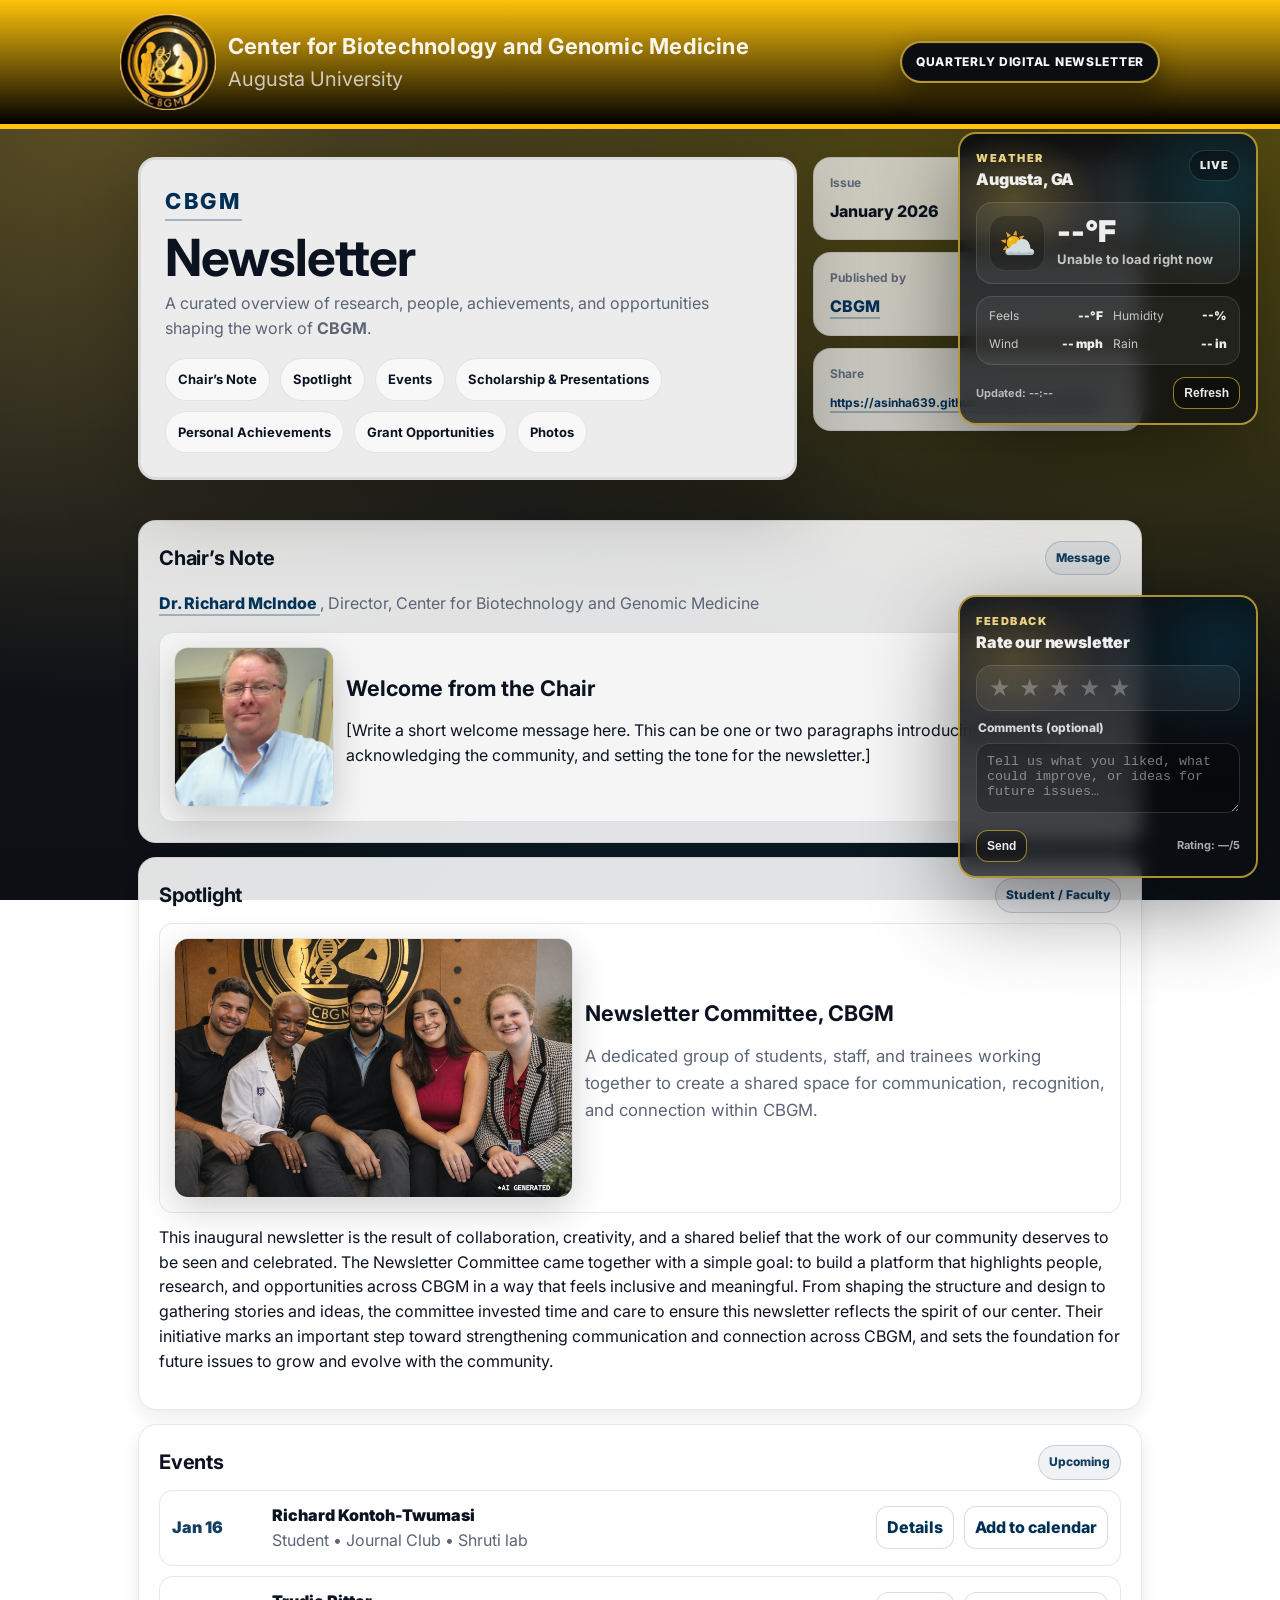
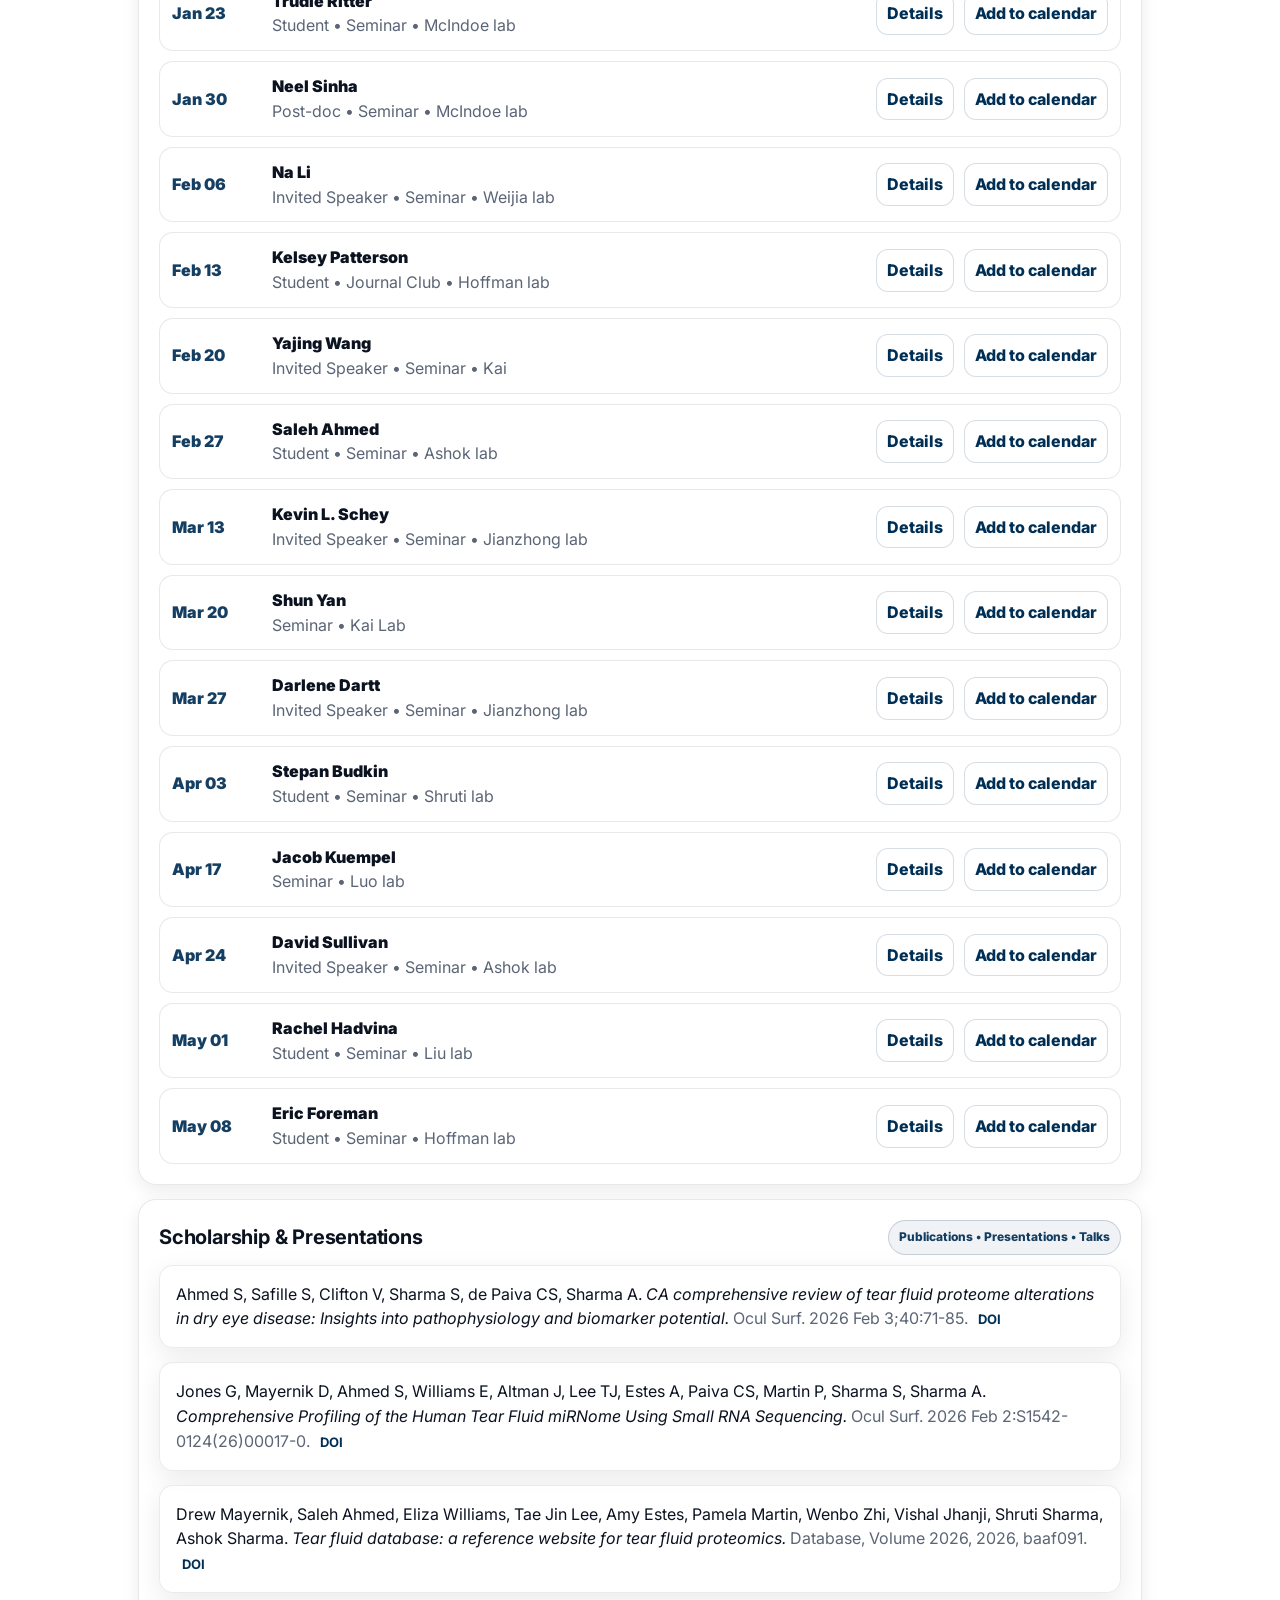
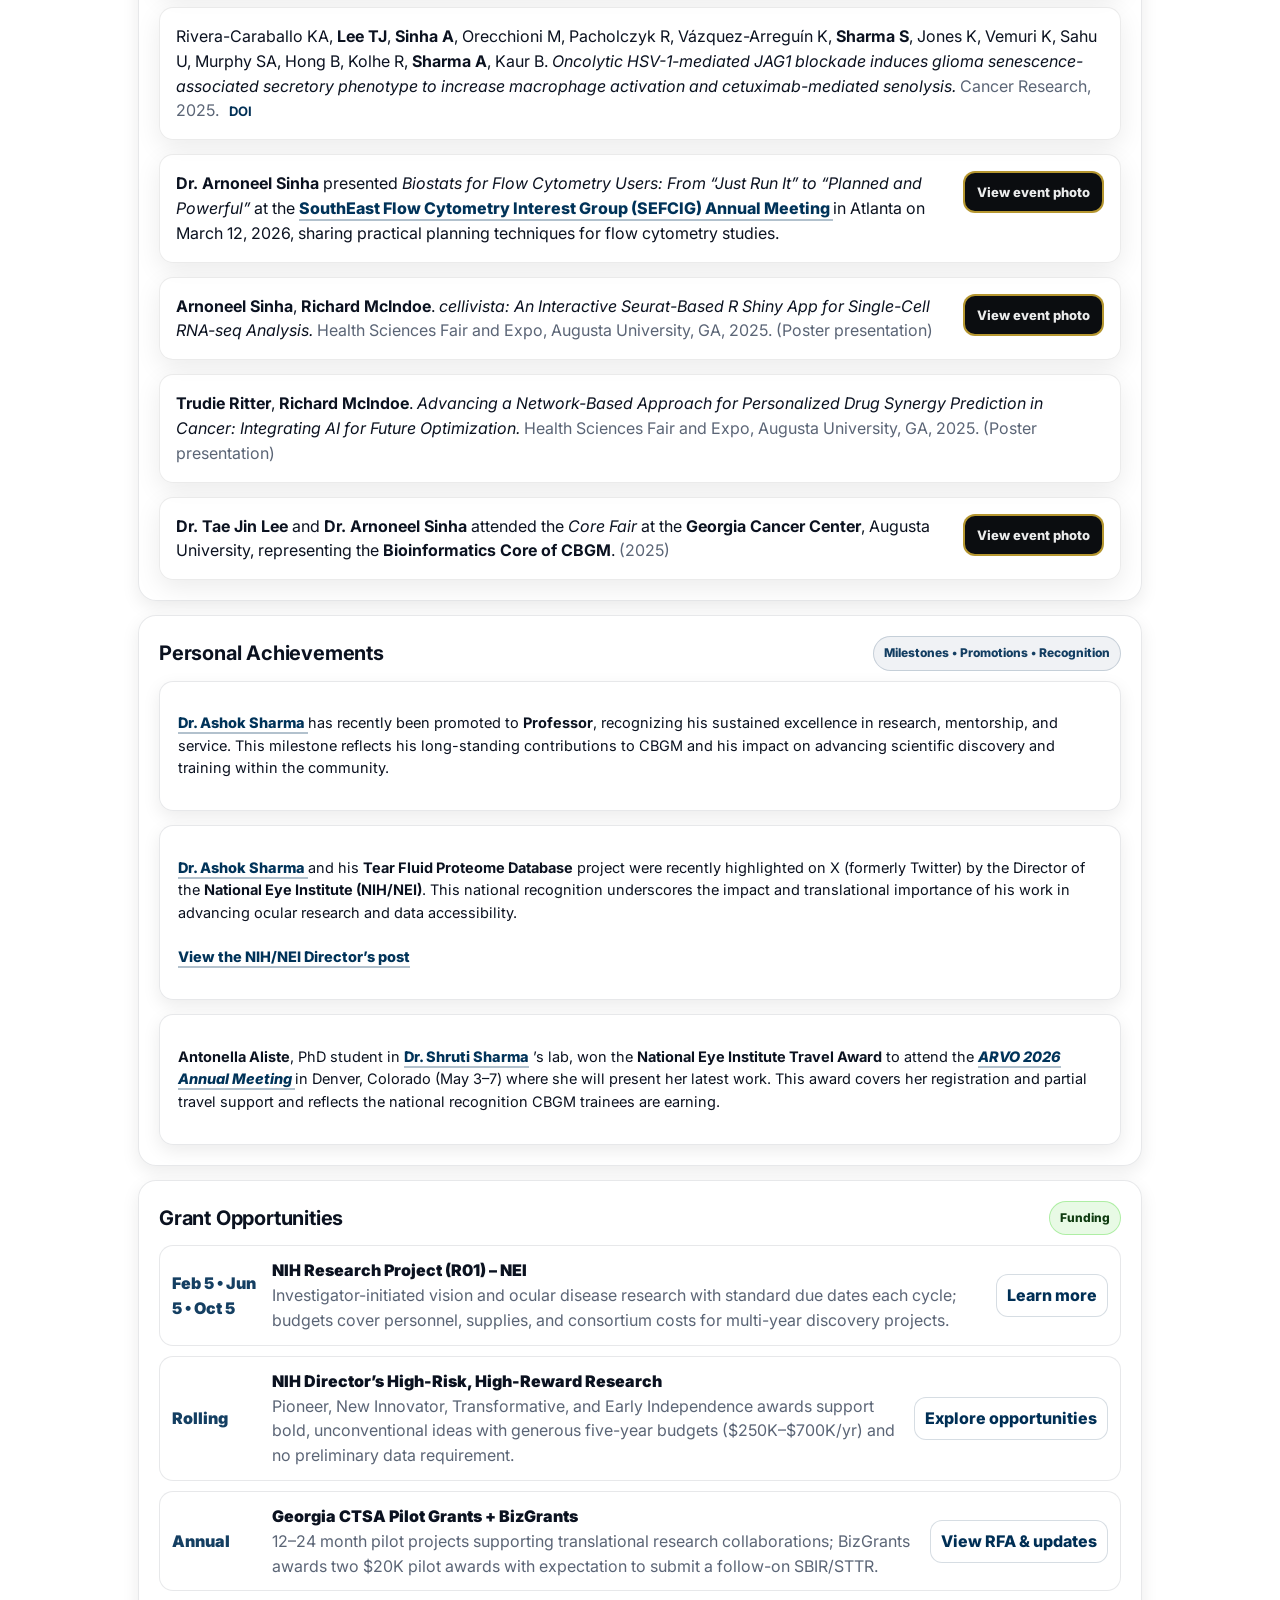
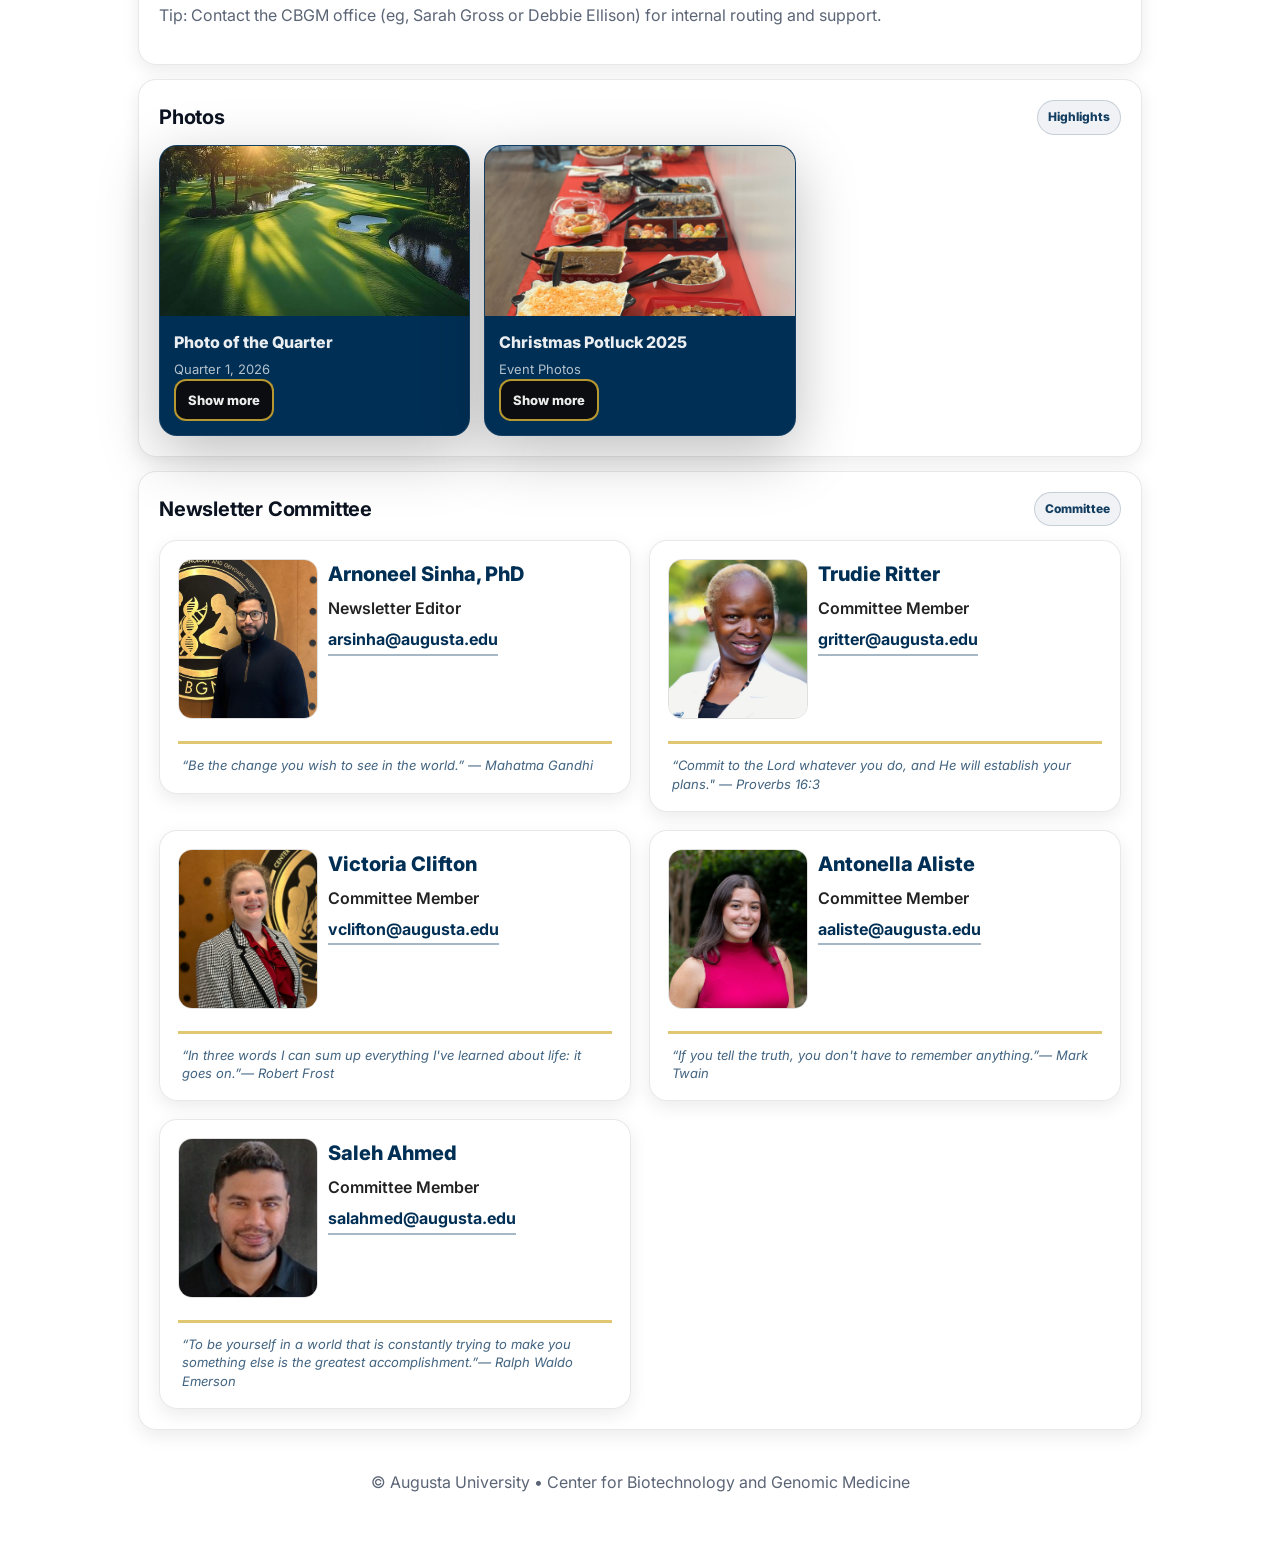
==== commit 6b50a13d: "update: event" ====
--- a/index.html
+++ b/index.html
@@ -204,155 +204,437 @@
            Events
            ===================== -->
 
-            <section class="card" id="events">
-        <div class="card-head">
-          <h2>Events</h2>
-          <span class="tag">Upcoming</span>
-        </div>
-
-        <div class="list" role="list">
-          <!-- Event item -->
-
-          <!-- 16 January 2026 -->
-
-          <div class="list-item" role="listitem">
-            <div class="when">Jan 16</div>
-
-            <div class="what">
-              <div class="title">Center for Biotechnology and Genomic Medicine Seminar</div>
-              <div class="muted">CA 2109 • 9:00 AM</div>
-            </div>
-
-            <!-- Right-side actions: Details + Add to Calendar (Outlook) -->
-            <div class="event-actions" aria-label="Event actions">
-              <details class="event-details">
-                <summary class="link">Details</summary>
-
-                <div class="event-body">
-                  <div class="event-meta">
-                    <div><strong>Friday, January 16, 2026</strong> at <strong>9:00 a.m.</strong></div>
-                    <div><strong>Location:</strong> CA 2109</div>
-                  </div>
-
-                  <div class="event-talk">
-                    <div class="muted">Talk title</div>
-                    <div class="event-title">
-                      “A synergistic therapeutic nano-eyedrop for dry eye disease based on ascorbic acid-coupled exosomes”
-                    </div>
-                  </div>
-
-                  <div class="event-links">
-                    <div class="muted">Link</div>
-                    <a
-                      class="event-url"
-                      href="https://pubs.rsc.org/en/content/articlelanding/2023/nr/d2nr05178h"
-                      target="_blank"
-                      rel="noopener noreferrer"
-                    >
-                      https://pubs.rsc.org/en/content/articlelanding/2023/nr/d2nr05178h
-                    </a>
-                  </div>
-
-                  <div class="speaker">
-                    <div class="muted">Speaker</div>
-                    <div class="speaker-name">Richard Kontoh-Twumasi</div>
-                    <div class="muted">
-                      Graduate Research Assistant<br />
-                      Shruti Sharma Lab<br />
-                      Center for Biotechnology and Genomic Medicine<br />
-                      Augusta University
-                    </div>
-                  </div>
-                </div>
-              </details>
-
-              <!--
-                Outlook “compose event” deep link (web).
-                Notes:
-                - startdt/enddt are local datetimes. Adjust end time/duration as needed.
-                - Body text should be URL-encoded.
-              -->
-              <a
-                class="link"
-                href="https://outlook.office.com/calendar/0/deeplink/compose?subject=CBGM%20Seminar&startdt=2026-01-16T09:00:00&enddt=2026-01-16T10:00:00&location=CA%202109&body=A%20synergistic%20therapeutic%20nano-eyedrop%20for%20dry%20eye%20disease%20based%20on%20ascorbic%20acid-coupled%20exosomes%0ASpeaker%3A%20Richard%20Kontoh-Twumasi"
-                target="_blank"
-                rel="noopener noreferrer"
-              >
-                Add to calendar
-              </a>
-            </div>
-          </div>
-
-          <!-- 23 January 2026 -->
-
-         <div class="list-item" role="listitem">
-            <div class="when">Jan 23</div>
-
-            <div class="what">
-              <div class="title">Center for Biotechnology and Genomic Medicine Seminar</div>
-              <div class="muted">CA 2109 • 9:00 AM</div>
-            </div>
-
-            <!-- Right-side actions: Details + Add to Calendar (Outlook) -->
-            <div class="event-actions" aria-label="Event actions">
-              <details class="event-details">
-                <summary class="link">Details</summary>
-
-                <div class="event-body">
-                  <div class="event-meta">
-                    <div><strong>Friday, January 23, 2026</strong> at <strong>9:00 a.m.</strong></div>
-                    <div><strong>Location:</strong> CA 2109</div>
-                  </div>
-
-                  <div class="event-talk">
-                    <div class="muted">Talk title</div>
-                    <div class="event-title">
-                      “A Novel Artificial Intelligence Model for Personalized Medicine: Predicting Synergistic Drug Combinations in Cancer Using Graph Attention Networks and Virtual Laboratory Intelligence”
-                    </div>
-                  </div>
-
-                  <div class="speaker">
-                    <div class="muted">Speaker</div>
-                    <div class="speaker-name">Trudie Gritter</div>
-                    <div class="muted">
-                      Graduate Research Assistant<br />
-                      Richard McIndoe Lab<br />
-                      Center for Biotechnology and Genomic Medicine<br />
-                      Augusta University
-                    </div>
-                  </div>
-                </div>
-              </details>
-
-              <!--
-                Outlook “compose event” deep link (web).
-                Notes:
-                - startdt/enddt are local datetimes. Adjust end time/duration as needed.
-                - Body text should be URL-encoded.
-              -->
-              <a
-                class="link"
-                href="https://outlook.office.com/calendar/0/deeplink/compose?subject=CBGM%20Seminar%20-%20AI%20in%20Personalized%20Medicine&startdt=2026-01-23T09:00:00&enddt=2026-01-23T10:00:00&location=CA%202109&body=A%20Novel%20Artificial%20Intelligence%20Model%20for%20Personalized%20Medicine%3A%0APredicting%20Synergistic%20Drug%20Combinations%20in%20Cancer%20Using%20Graph%20Attention%20Networks%20and%20Virtual%20Laboratory%20Intelligence%0ASpeaker%3A%20Trudie%20Gritter"
-                target="_blank"
-                rel="noopener noreferrer"
-              >
-                Add to calendar
-              </a>
-            </div>
-          </div>
-          
-          <!-- Placeholder event item -->
-          <div class="list-item" role="listitem">
-            <div class="when">Feb 04</div>
-            <div class="what">
-              <div class="title">[Event title]</div>
-              <div class="muted">[Location / Zoom] • [Time]</div>
-            </div>
-            <a class="link" href="#" target="_blank" rel="noopener noreferrer">Details</a>
-          </div>
-        </div>
+        <section class="card" id="events">
+          <div class="card-head">
+            <h2>Events</h2>
+            <span class="tag">Upcoming</span>
+          </div>
+
+          <div class="list" role="list">
+            <div class="list-item" role="listitem">
+              <div class="when">Jan 16</div>
+              <div class="what">
+                <div class="title">Richard Kontoh-Twumasi</div>
+                <div class="muted">Student • Journal Club • Shruti lab</div>
+              </div>
+              <div class="event-actions" aria-label="Event actions">
+                <details class="event-details">
+                  <summary class="link">Details</summary>
+                  <div class="event-body">
+                    <div class="event-meta">
+                      <div><strong>Friday, January 16, 2026</strong> • <strong>9:00 a.m.</strong></div>
+                      <div><strong>Location:</strong> CA 2109</div>
+                    </div>
+                    <div class="event-talk"><div class="muted">Journal Club</div></div>
+                  </div>
+                </details>
+                <a
+                  class="link"
+                  href="https://outlook.office.com/calendar/0/deeplink/compose?subject=GM%20Spring%20Seminar%20-%20Richard%20Kontoh-Twumasi&startdt=2026-01-16T09:00:00&enddt=2026-01-16T10:00:00&location=CA%202109"
+                  target="_blank"
+                  rel="noopener noreferrer"
+                >
+                  Add to calendar
+                </a>
+              </div>
+            </div>
+
+            <div class="list-item" role="listitem">
+              <div class="when">Jan 23</div>
+              <div class="what">
+                <div class="title">Trudie Ritter</div>
+                <div class="muted">Student • Seminar • McIndoe lab</div>
+              </div>
+              <div class="event-actions" aria-label="Event actions">
+                <details class="event-details">
+                  <summary class="link">Details</summary>
+                  <div class="event-body">
+                    <div class="event-meta">
+                      <div><strong>Friday, January 23, 2026</strong> • <strong>9:00 a.m.</strong></div>
+                      <div><strong>Location:</strong> CA 2109</div>
+                    </div>
+                    <div class="event-talk"><div class="muted">Seminar</div></div>
+                  </div>
+                </details>
+                <a
+                  class="link"
+                  href="https://outlook.office.com/calendar/0/deeplink/compose?subject=GM%20Spring%20Seminar%20-%20Trudie%20Ritter&startdt=2026-01-23T09:00:00&enddt=2026-01-23T10:00:00&location=CA%202109"
+                  target="_blank"
+                  rel="noopener noreferrer"
+                >
+                  Add to calendar
+                </a>
+              </div>
+            </div>
+
+            <div class="list-item" role="listitem">
+              <div class="when">Jan 30</div>
+              <div class="what">
+                <div class="title">Neel Sinha</div>
+                <div class="muted">Post-doc • Seminar • McIndoe lab</div>
+              </div>
+              <div class="event-actions" aria-label="Event actions">
+                <details class="event-details">
+                  <summary class="link">Details</summary>
+                  <div class="event-body">
+                    <div class="event-meta">
+                      <div><strong>Friday, January 30, 2026</strong> • <strong>9:00 a.m.</strong></div>
+                      <div><strong>Location:</strong> CA 2109</div>
+                    </div>
+                    <div class="event-talk"><div class="muted">Seminar</div></div>
+                  </div>
+                </details>
+                <a
+                  class="link"
+                  href="https://outlook.office.com/calendar/0/deeplink/compose?subject=GM%20Spring%20Seminar%20-%20Neel%20Sinha&startdt=2026-01-30T09:00:00&enddt=2026-01-30T10:00:00&location=CA%202109"
+                  target="_blank"
+                  rel="noopener noreferrer"
+                >
+                  Add to calendar
+                </a>
+              </div>
+            </div>
+
+            <div class="list-item" role="listitem">
+              <div class="when">Feb 06</div>
+              <div class="what">
+                <div class="title">Na Li</div>
+                <div class="muted">Invited Speaker • Seminar • Weijia lab</div>
+              </div>
+              <div class="event-actions" aria-label="Event actions">
+                <details class="event-details">
+                  <summary class="link">Details</summary>
+                  <div class="event-body">
+                    <div class="event-meta">
+                      <div><strong>Friday, February 6, 2026</strong> • <strong>9:00 a.m.</strong></div>
+                      <div><strong>Location:</strong> CA 2109</div>
+                    </div>
+                    <div class="event-talk"><div class="muted">Seminar</div></div>
+                  </div>
+                </details>
+                <a
+                  class="link"
+                  href="https://outlook.office.com/calendar/0/deeplink/compose?subject=GM%20Spring%20Seminar%20-%20Na%20Li&startdt=2026-02-06T09:00:00&enddt=2026-02-06T10:00:00&location=CA%202109"
+                  target="_blank"
+                  rel="noopener noreferrer"
+                >
+                  Add to calendar
+                </a>
+              </div>
+            </div>
+
+            <div class="list-item" role="listitem">
+              <div class="when">Feb 13</div>
+              <div class="what">
+                <div class="title">Kelsey Patterson</div>
+                <div class="muted">Student • Journal Club • Hoffman lab</div>
+              </div>
+              <div class="event-actions" aria-label="Event actions">
+                <details class="event-details">
+                  <summary class="link">Details</summary>
+                  <div class="event-body">
+                    <div class="event-meta">
+                      <div><strong>Friday, February 13, 2026</strong> • <strong>9:00 a.m.</strong></div>
+                      <div><strong>Location:</strong> CA 2109</div>
+                    </div>
+                    <div class="event-talk"><div class="muted">Journal Club</div></div>
+                  </div>
+                </details>
+                <a
+                  class="link"
+                  href="https://outlook.office.com/calendar/0/deeplink/compose?subject=GM%20Spring%20Seminar%20-%20Kelsey%20Patterson&startdt=2026-02-13T09:00:00&enddt=2026-02-13T10:00:00&location=CA%202109"
+                  target="_blank"
+                  rel="noopener noreferrer"
+                >
+                  Add to calendar
+                </a>
+              </div>
+            </div>
+
+            <div class="list-item" role="listitem">
+              <div class="when">Feb 20</div>
+              <div class="what">
+                <div class="title">Yajing Wang</div>
+                <div class="muted">Invited Speaker • Seminar • Kai</div>
+              </div>
+              <div class="event-actions" aria-label="Event actions">
+                <details class="event-details">
+                  <summary class="link">Details</summary>
+                  <div class="event-body">
+                    <div class="event-meta">
+                      <div><strong>Friday, February 20, 2026</strong> • <strong>9:00 a.m.</strong></div>
+                      <div><strong>Location:</strong> CA 2109</div>
+                    </div>
+                    <div class="event-talk"><div class="muted">Seminar</div></div>
+                  </div>
+                </details>
+                <a
+                  class="link"
+                  href="https://outlook.office.com/calendar/0/deeplink/compose?subject=GM%20Spring%20Seminar%20-%20Yajing%20Wang&startdt=2026-02-20T09:00:00&enddt=2026-02-20T10:00:00&location=CA%202109"
+                  target="_blank"
+                  rel="noopener noreferrer"
+                >
+                  Add to calendar
+                </a>
+              </div>
+            </div>
+
+            <div class="list-item" role="listitem">
+              <div class="when">Feb 27</div>
+              <div class="what">
+                <div class="title">Saleh Ahmed</div>
+                <div class="muted">Student • Seminar • Ashok lab</div>
+              </div>
+              <div class="event-actions" aria-label="Event actions">
+                <details class="event-details">
+                  <summary class="link">Details</summary>
+                  <div class="event-body">
+                    <div class="event-meta">
+                      <div><strong>Friday, February 27, 2026</strong> • <strong>9:00 a.m.</strong></div>
+                      <div><strong>Location:</strong> CA 2109</div>
+                    </div>
+                    <div class="event-talk"><div class="muted">Seminar</div></div>
+                  </div>
+                </details>
+                <a
+                  class="link"
+                  href="https://outlook.office.com/calendar/0/deeplink/compose?subject=GM%20Spring%20Seminar%20-%20Saleh%20Ahmed&startdt=2026-02-27T09:00:00&enddt=2026-02-27T10:00:00&location=CA%202109"
+                  target="_blank"
+                  rel="noopener noreferrer"
+                >
+                  Add to calendar
+                </a>
+              </div>
+            </div>
+
+            <div class="list-item" role="listitem">
+              <div class="when">Mar 13</div>
+              <div class="what">
+                <div class="title">Kevin L. Schey</div>
+                <div class="muted">Invited Speaker • Seminar • Jianzhong lab</div>
+              </div>
+              <div class="event-actions" aria-label="Event actions">
+                <details class="event-details">
+                  <summary class="link">Details</summary>
+                  <div class="event-body">
+                    <div class="event-meta">
+                      <div><strong>Friday, March 13, 2026</strong> • <strong>9:00 a.m.</strong></div>
+                      <div><strong>Location:</strong> CA 2109</div>
+                    </div>
+                    <div class="event-talk"><div class="muted">Seminar</div></div>
+                  </div>
+                </details>
+                <a
+                  class="link"
+                  href="https://outlook.office.com/calendar/0/deeplink/compose?subject=GM%20Spring%20Seminar%20-%20Kevin%20L.%20Schey&startdt=2026-03-13T09:00:00&enddt=2026-03-13T10:00:00&location=CA%202109"
+                  target="_blank"
+                  rel="noopener noreferrer"
+                >
+                  Add to calendar
+                </a>
+              </div>
+            </div>
+
+            <div class="list-item" role="listitem">
+              <div class="when">Mar 20</div>
+              <div class="what">
+                <div class="title">Shun Yan</div>
+                <div class="muted">Seminar • Kai Lab</div>
+              </div>
+              <div class="event-actions" aria-label="Event actions">
+                <details class="event-details">
+                  <summary class="link">Details</summary>
+                  <div class="event-body">
+                    <div class="event-meta">
+                      <div><strong>Friday, March 20, 2026</strong> • <strong>9:00 a.m.</strong></div>
+                      <div><strong>Location:</strong> CA 2109</div>
+                    </div>
+                    <div class="event-talk"><div class="muted">Seminar</div></div>
+                  </div>
+                </details>
+                <a
+                  class="link"
+                  href="https://outlook.office.com/calendar/0/deeplink/compose?subject=GM%20Spring%20Seminar%20-%20Shun%20Yan&startdt=2026-03-20T09:00:00&enddt=2026-03-20T10:00:00&location=CA%202109"
+                  target="_blank"
+                  rel="noopener noreferrer"
+                >
+                  Add to calendar
+                </a>
+              </div>
+            </div>
+
+            <div class="list-item" role="listitem">
+              <div class="when">Mar 27</div>
+              <div class="what">
+                <div class="title">Darlene Dartt</div>
+                <div class="muted">Invited Speaker • Seminar • Jianzhong lab</div>
+              </div>
+              <div class="event-actions" aria-label="Event actions">
+                <details class="event-details">
+                  <summary class="link">Details</summary>
+                  <div class="event-body">
+                    <div class="event-meta">
+                      <div><strong>Friday, March 27, 2026</strong> • <strong>9:00 a.m.</strong></div>
+                      <div><strong>Location:</strong> CA 2109</div>
+                    </div>
+                    <div class="event-talk"><div class="muted">Seminar</div></div>
+                  </div>
+                </details>
+                <a
+                  class="link"
+                  href="https://outlook.office.com/calendar/0/deeplink/compose?subject=GM%20Spring%20Seminar%20-%20Darlene%20Dartt&startdt=2026-03-27T09:00:00&enddt=2026-03-27T10:00:00&location=CA%202109"
+                  target="_blank"
+                  rel="noopener noreferrer"
+                >
+                  Add to calendar
+                </a>
+              </div>
+            </div>
+
+            <div class="list-item" role="listitem">
+              <div class="when">Apr 03</div>
+              <div class="what">
+                <div class="title">Stepan Budkin</div>
+                <div class="muted">Student • Seminar • Shruti lab</div>
+              </div>
+              <div class="event-actions" aria-label="Event actions">
+                <details class="event-details">
+                  <summary class="link">Details</summary>
+                  <div class="event-body">
+                    <div class="event-meta">
+                      <div><strong>Friday, April 3, 2026</strong> • <strong>9:00 a.m.</strong></div>
+                      <div><strong>Location:</strong> CA 2109</div>
+                    </div>
+                    <div class="event-talk"><div class="muted">Seminar</div></div>
+                  </div>
+                </details>
+                <a
+                  class="link"
+                  href="https://outlook.office.com/calendar/0/deeplink/compose?subject=GM%20Spring%20Seminar%20-%20Stepan%20Budkin&startdt=2026-04-03T09:00:00&enddt=2026-04-03T10:00:00&location=CA%202109"
+                  target="_blank"
+                  rel="noopener noreferrer"
+                >
+                  Add to calendar
+                </a>
+              </div>
+            </div>
+
+
+            <div class="list-item" role="listitem">
+              <div class="when">Apr 17</div>
+              <div class="what">
+                <div class="title">Jacob Kuempel</div>
+                <div class="muted">Seminar • Luo lab</div>
+              </div>
+              <div class="event-actions" aria-label="Event actions">
+                <details class="event-details">
+                  <summary class="link">Details</summary>
+                  <div class="event-body">
+                    <div class="event-meta">
+                      <div><strong>Friday, April 17, 2026</strong> • <strong>9:00 a.m.</strong></div>
+                      <div><strong>Location:</strong> CA 2109</div>
+                    </div>
+                    <div class="event-talk"><div class="muted">Seminar</div></div>
+                  </div>
+                </details>
+                <a
+                  class="link"
+                  href="https://outlook.office.com/calendar/0/deeplink/compose?subject=GM%20Spring%20Seminar%20-%20Jacob%20Kuempel&startdt=2026-04-17T09:00:00&enddt=2026-04-17T10:00:00&location=CA%202109"
+                  target="_blank"
+                  rel="noopener noreferrer"
+                >
+                  Add to calendar
+                </a>
+              </div>
+            </div>
+
+            <div class="list-item" role="listitem">
+              <div class="when">Apr 24</div>
+              <div class="what">
+                <div class="title">David Sullivan</div>
+                <div class="muted">Invited Speaker • Seminar • Ashok lab</div>
+              </div>
+              <div class="event-actions" aria-label="Event actions">
+                <details class="event-details">
+                  <summary class="link">Details</summary>
+                  <div class="event-body">
+                    <div class="event-meta">
+                      <div><strong>Friday, April 24, 2026</strong> • <strong>9:00 a.m.</strong></div>
+                      <div><strong>Location:</strong> CA 2109</div>
+                    </div>
+                    <div class="event-talk"><div class="muted">Seminar</div></div>
+                  </div>
+                </details>
+                <a
+                  class="link"
+                  href="https://outlook.office.com/calendar/0/deeplink/compose?subject=GM%20Spring%20Seminar%20-%20David%20Sullivan&startdt=2026-04-24T09:00:00&enddt=2026-04-24T10:00:00&location=CA%202109"
+                  target="_blank"
+                  rel="noopener noreferrer"
+                >
+                  Add to calendar
+                </a>
+              </div>
+            </div>
+
+            <div class="list-item" role="listitem">
+              <div class="when">May 01</div>
+              <div class="what">
+                <div class="title">Rachel Hadvina</div>
+                <div class="muted">Student • Seminar • Liu lab</div>
+              </div>
+              <div class="event-actions" aria-label="Event actions">
+                <details class="event-details">
+                  <summary class="link">Details</summary>
+                  <div class="event-body">
+                    <div class="event-meta">
+                      <div><strong>Friday, May 1, 2026</strong> • <strong>9:00 a.m.</strong></div>
+                      <div><strong>Location:</strong> CA 2109</div>
+                    </div>
+                    <div class="event-talk"><div class="muted">Seminar</div></div>
+                  </div>
+                </details>
+                <a
+                  class="link"
+                  href="https://outlook.office.com/calendar/0/deeplink/compose?subject=GM%20Spring%20Seminar%20-%20Rachel%20Hadvina&startdt=2026-05-01T09:00:00&enddt=2026-05-01T10:00:00&location=CA%202109"
+                  target="_blank"
+                  rel="noopener noreferrer"
+                >
+                  Add to calendar
+                </a>
+              </div>
+            </div>
+
+            <div class="list-item" role="listitem">
+              <div class="when">May 08</div>
+              <div class="what">
+                <div class="title">Eric Foreman</div>
+                <div class="muted">Student • Seminar • Hoffman lab</div>
+              </div>
+              <div class="event-actions" aria-label="Event actions">
+                <details class="event-details">
+                  <summary class="link">Details</summary>
+                  <div class="event-body">
+                    <div class="event-meta">
+                      <div><strong>Friday, May 8, 2026</strong> • <strong>9:00 a.m.</strong></div>
+                      <div><strong>Location:</strong> CA 2109</div>
+                    </div>
+                    <div class="event-talk"><div class="muted">Seminar</div></div>
+                  </div>
+                </details>
+                <a
+                  class="link"
+                  href="https://outlook.office.com/calendar/0/deeplink/compose?subject=GM%20Spring%20Seminar%20-%20Eric%20Foreman&startdt=2026-05-08T09:00:00&enddt=2026-05-08T10:00:00&location=CA%202109"
+                  target="_blank"
+                  rel="noopener noreferrer"
+                >
+                  Add to calendar
+                </a>
+              </div>
+            </div>
+
+          </div>
+        </section>
       </section>
-    </section>
 
     <!-- =====================
          Scholarship & Presentations
@@ -413,6 +695,27 @@
           </div>
         </article>
 
+        <!-- SEFCIG presentation -->
+        <article class="scholarship-item scholarship-item--action">
+          <div class="scholarship-text">
+            <strong>Dr. Arnoneel Sinha</strong> presented <em>Biostats for Flow Cytometry Users: From “Just Run It” to “Planned and Powerful”</em>
+            at the
+            <a
+              class="cbgm-link"
+              href="https://www.sefcig.org/"
+              target="_blank"
+              rel="noopener noreferrer"
+            >
+              SouthEast Flow Cytometry Interest Group (SEFCIG) Annual Meeting
+            </a>
+            in Atlanta on March 12, 2026, sharing practical planning techniques for flow cytometry studies.
+          </div>
+
+          <a class="achievement-btn" href="sefcig-2026.html" target="_blank" rel="noopener noreferrer">
+            View event photo
+          </a>
+        </article>
+
         <!-- Poster presentation (with action button) -->
         <article class="scholarship-item scholarship-item--action">
           <div class="scholarship-text">
@@ -422,7 +725,7 @@
             <span class="muted">(Poster presentation)</span>
           </div>
 
-          <a class="achievement-btn" href="health-sciences-expo-2025.html">View poster photos</a>
+          <a class="achievement-btn" href="health-sciences-expo-2025.html">View event photo</a>
         </article>
 
         <!-- Poster presentation (no action button yet) -->
@@ -450,7 +753,6 @@
 
           <a class="achievement-btn" href="core-fair-2025.html">View event photo</a>
         </article>
-
 
       </div>
     </section>
@@ -509,6 +811,19 @@
         </p>
       </div>
 
+      <div class="achievement-box">
+        <p class="achievement-text">
+          <strong>Antonella Aliste</strong>, PhD student in <a class="cbgm-link" href="https://www.augusta.edu/faculty/directory/view.php?id=SHSHARMA" target="_blank" rel="noopener noreferrer"> Dr. Shruti Sharma</a>
+          ’s lab, won the
+          <strong>National Eye Institute Travel Award</strong> to attend the
+          <a class="cbgm-link" href="https://www.arvo.org/annual-meeting" target="_blank" rel="noopener noreferrer">
+            <em>ARVO 2026 Annual Meeting</em>
+          </a>
+          in Denver, Colorado (May 3–7) where she will present her latest work. This award covers her registration and partial travel
+          support and reflects the national recognition CBGM trainees are earning.
+        </p>
+      </div>
+
     </section>
 
     <!-- =====================
@@ -522,16 +837,64 @@
 
       <div class="list" role="list">
         <div class="list-item" role="listitem">
-          <div class="when">Due</div>
+          <div class="when">Feb 5 • Jun 5 • Oct 5</div>
           <div class="what">
-            <div class="title">[Grant name]</div>
-            <div class="muted">Deadline: [date] • Eligibility: [brief]</div>
-          </div>
-          <a class="link" href="#" target="_blank" rel="noopener noreferrer">Apply</a>
+            <div class="title">NIH Research Project (R01) – NEI</div>
+            <div class="muted">
+              Investigator-initiated vision and ocular disease research with standard due dates each cycle; budgets cover personnel, supplies,
+              and consortium costs for multi-year discovery projects.
+            </div>
+          </div>
+          <a
+            class="link"
+            href="https://grants.nih.gov/funding/activity-codes/R01"
+            target="_blank"
+            rel="noopener noreferrer"
+          >
+            Learn more
+          </a>
         </div>
-      </div>
-
-      <p class="muted mt">Tip: Add internal submission guidance here (e.g., “Contact [name/email] for internal review.”)</p>
+
+        <div class="list-item" role="listitem">
+          <div class="when">Rolling</div>
+          <div class="what">
+            <div class="title">NIH Director’s High-Risk, High-Reward Research</div>
+            <div class="muted">
+              Pioneer, New Innovator, Transformative, and Early Independence awards support bold, unconventional ideas
+              with generous five-year budgets ($250K–$700K/yr) and no preliminary data requirement.
+            </div>
+          </div>
+          <a
+            class="link"
+            href="https://commonfund.nih.gov/highrisk"
+            target="_blank"
+            rel="noopener noreferrer"
+          >
+            Explore opportunities
+          </a>
+        </div>
+
+        <div class="list-item" role="listitem">
+          <div class="when">Annual</div>
+          <div class="what">
+            <div class="title">Georgia CTSA Pilot Grants + BizGrants</div>
+            <div class="muted">
+              12–24 month pilot projects supporting translational research collaborations; BizGrants awards two $20K pilot awards
+              with expectation to submit a follow-on SBIR/STTR.
+            </div>
+          </div>
+          <a
+            class="link"
+            href="https://georgiactsa.org/funding/index.html"
+            target="_blank"
+            rel="noopener noreferrer"
+          >
+            View RFA & updates
+          </a>
+        </div>
+      </div>
+
+      <p class="muted mt">Tip: Contact the CBGM office (eg, Sarah Gross or Debbie Ellison) for internal routing and support.</p>
     </section>
 
     <!-- =====================
@@ -570,18 +933,6 @@
           </div>
         </article>
 
-        <!-- Placeholder tile for the next event -->
-        <article class="photo-tile">
-          <div class="photo-thumb photo-thumb--placeholder">
-            <div class="placeholder-text">Add next event</div>
-          </div>
-
-          <div class="photo-info">
-            <div class="photo-title">Event Photos</div>
-            <div class="photo-subtitle">Coming soon</div>
-            <!-- <a class="photo-btn" href="event-2.html">Show more</a> -->
-          </div>
-        </article>
       </div>
     </section>
 
--- a/style.css
+++ b/style.css
@@ -1227,4 +1227,4 @@
   .card:hover, .link:hover, .chip:hover, .button:hover, .back-to-top:hover{
     transform: none !important;
   }
-}+}
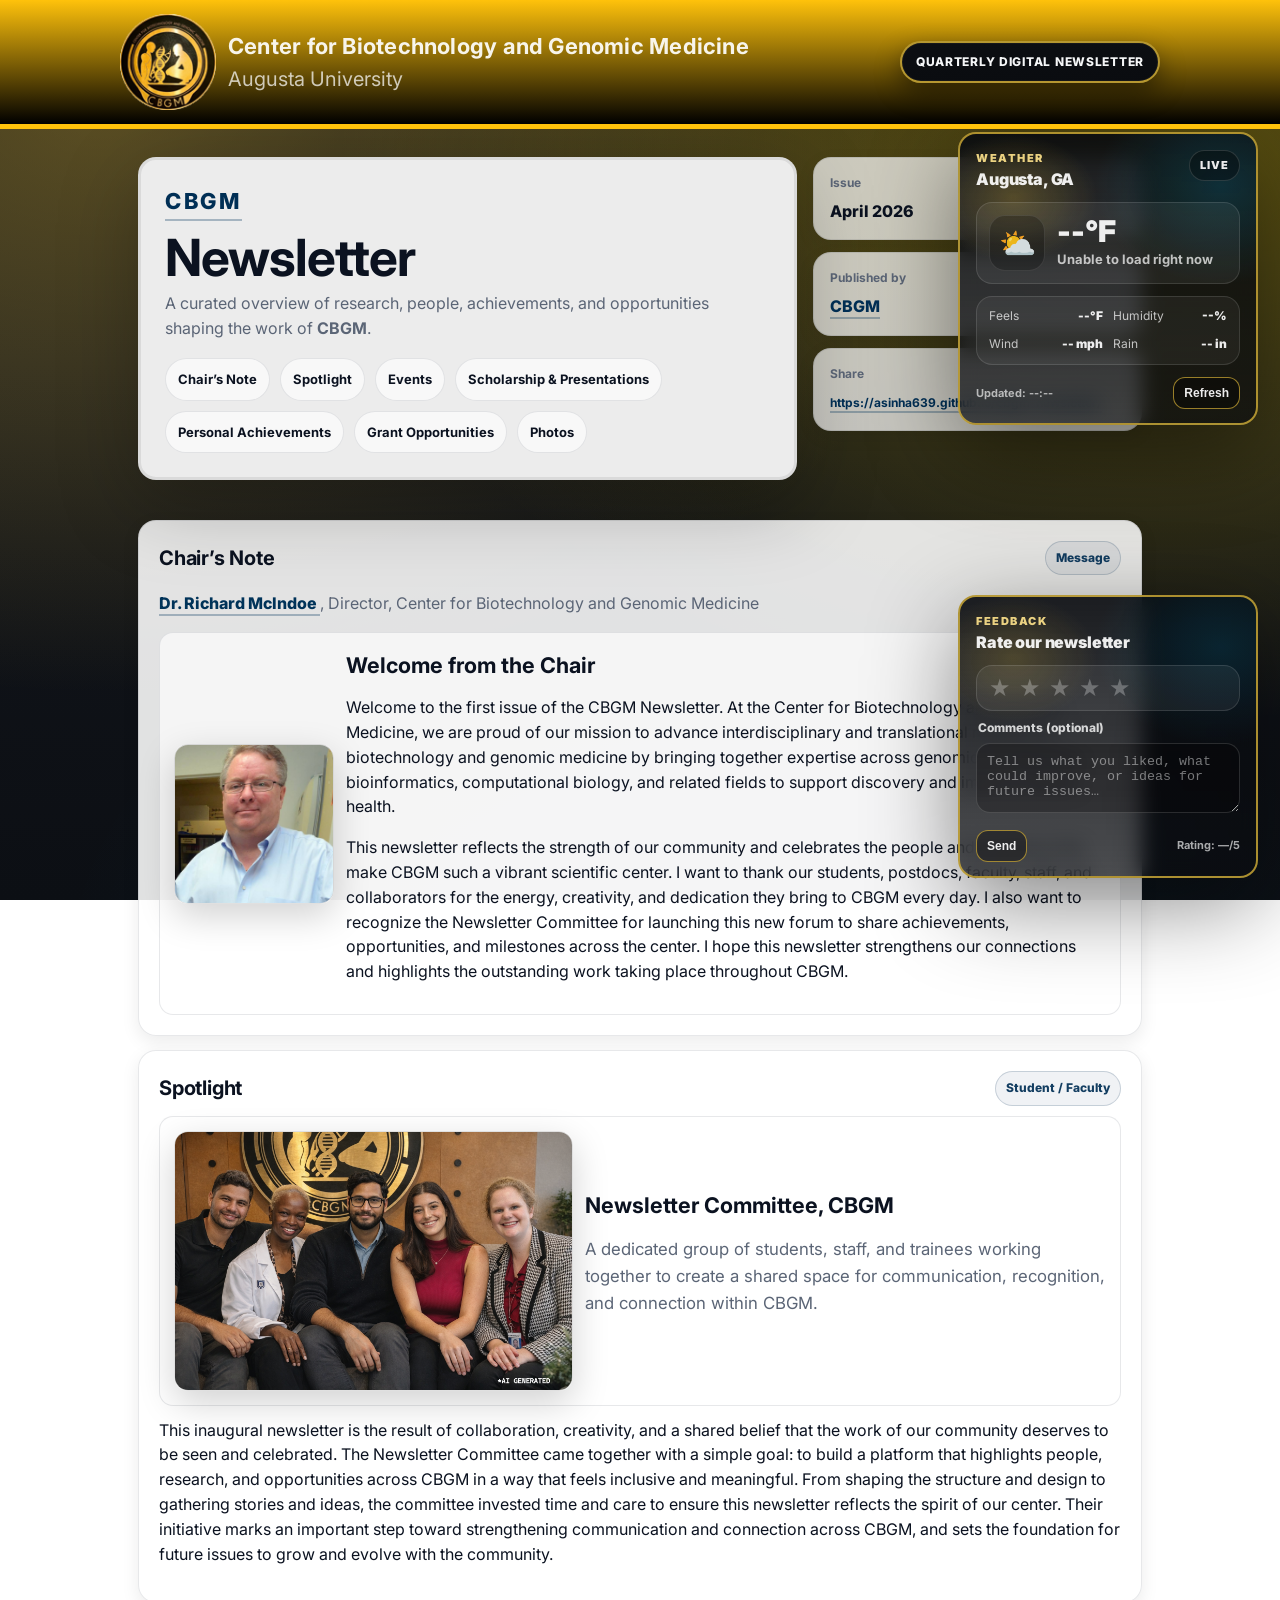
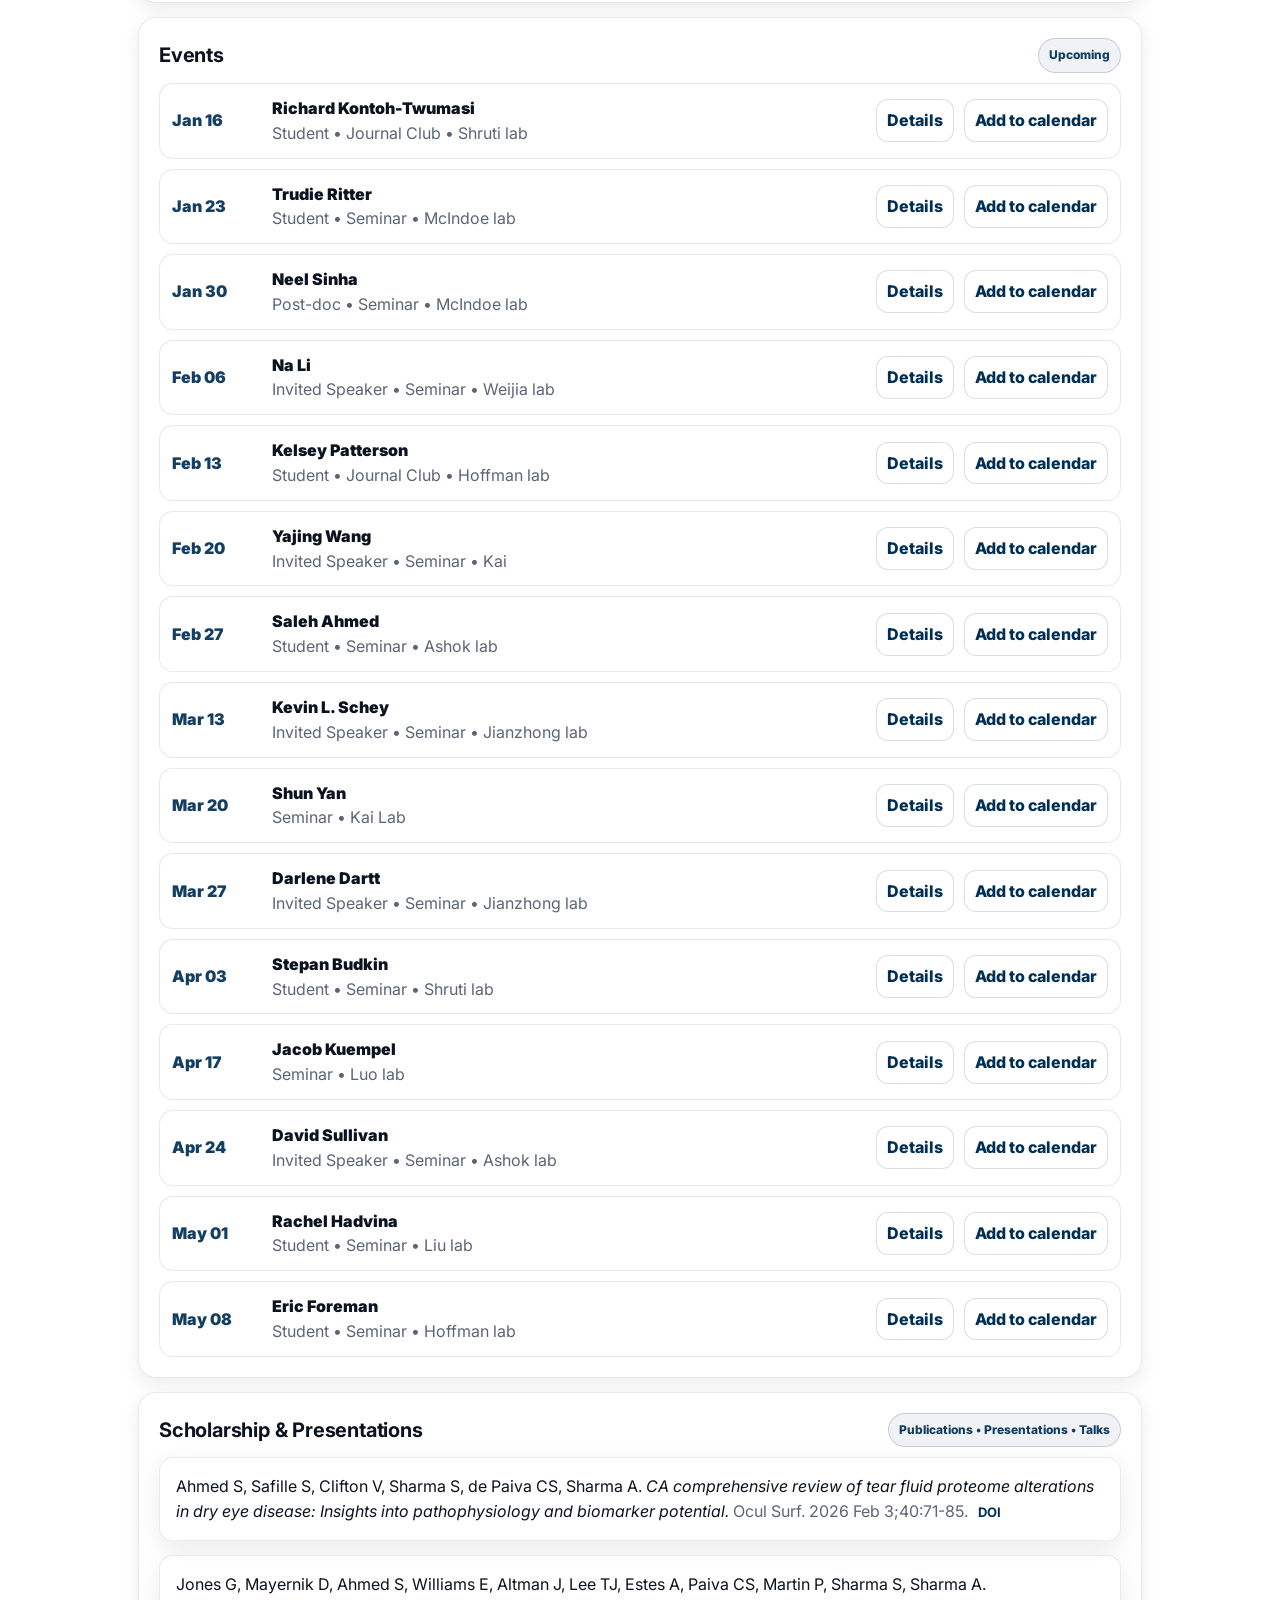
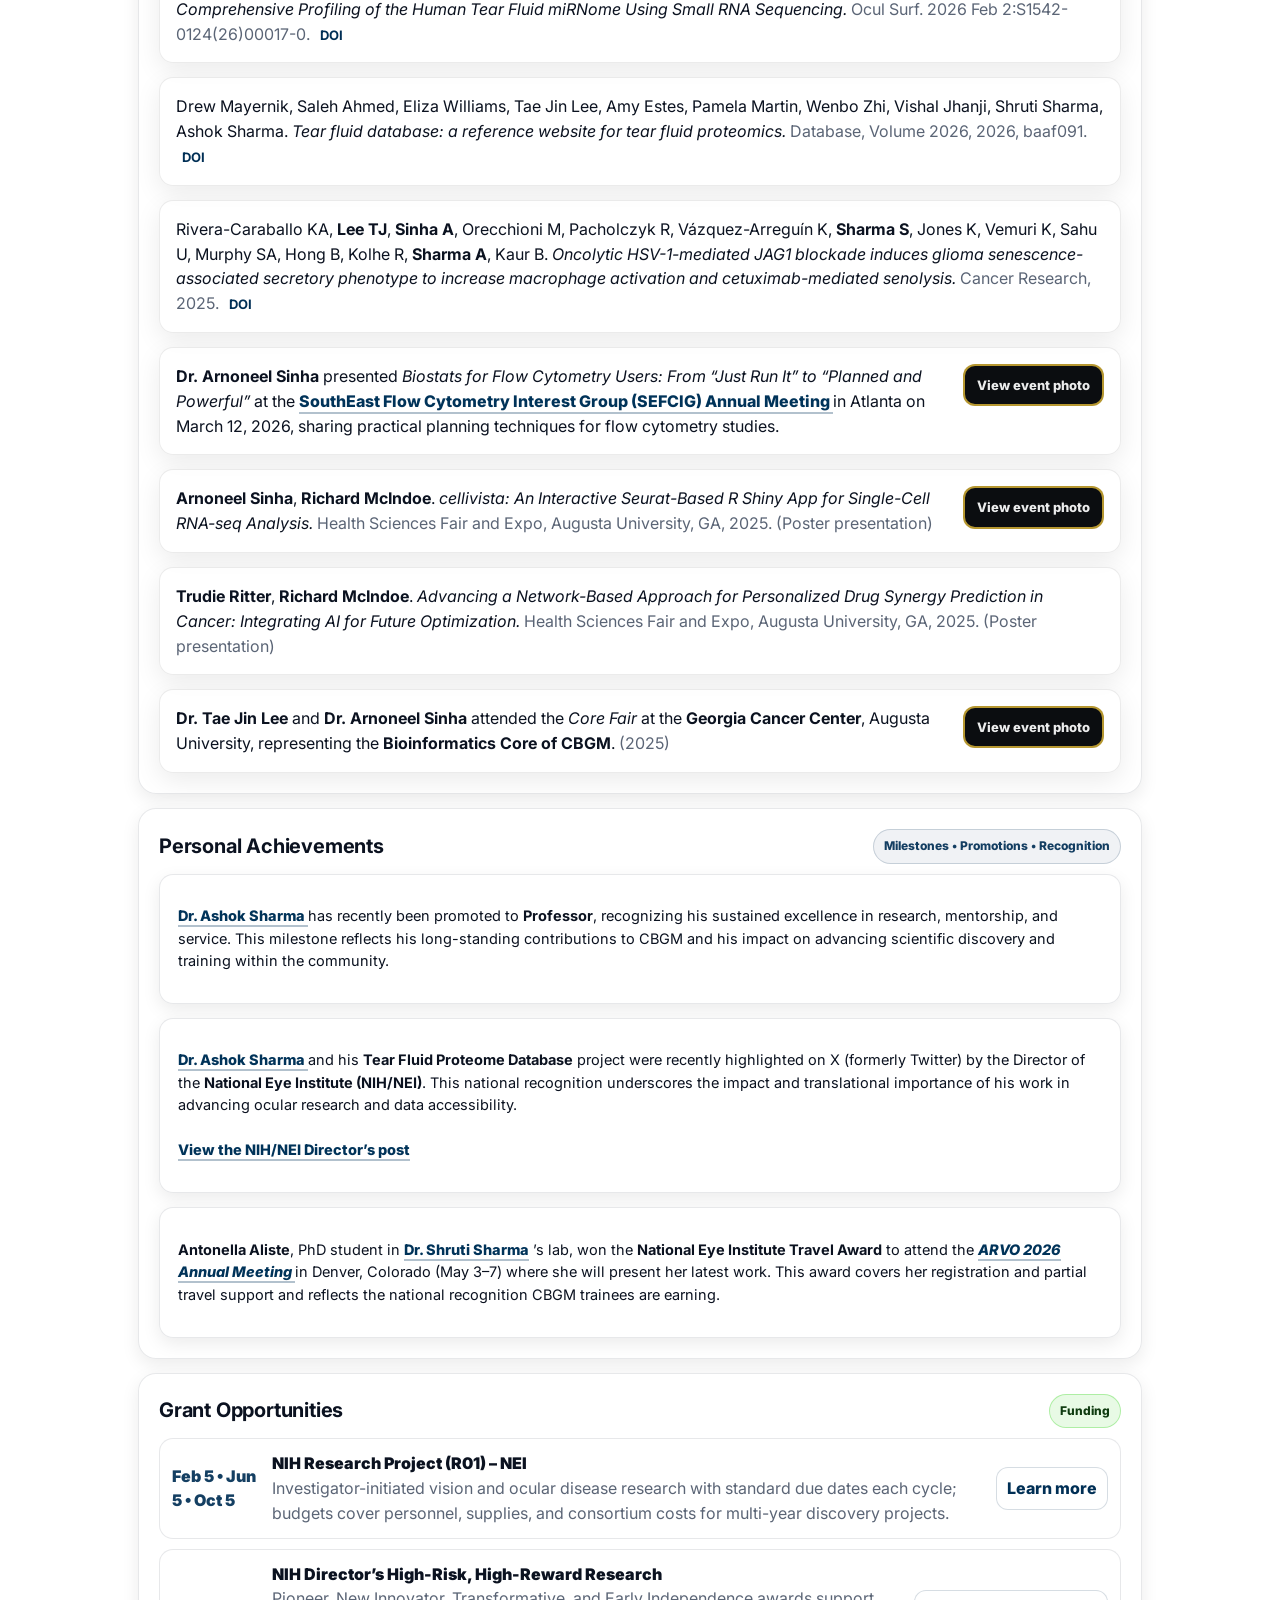
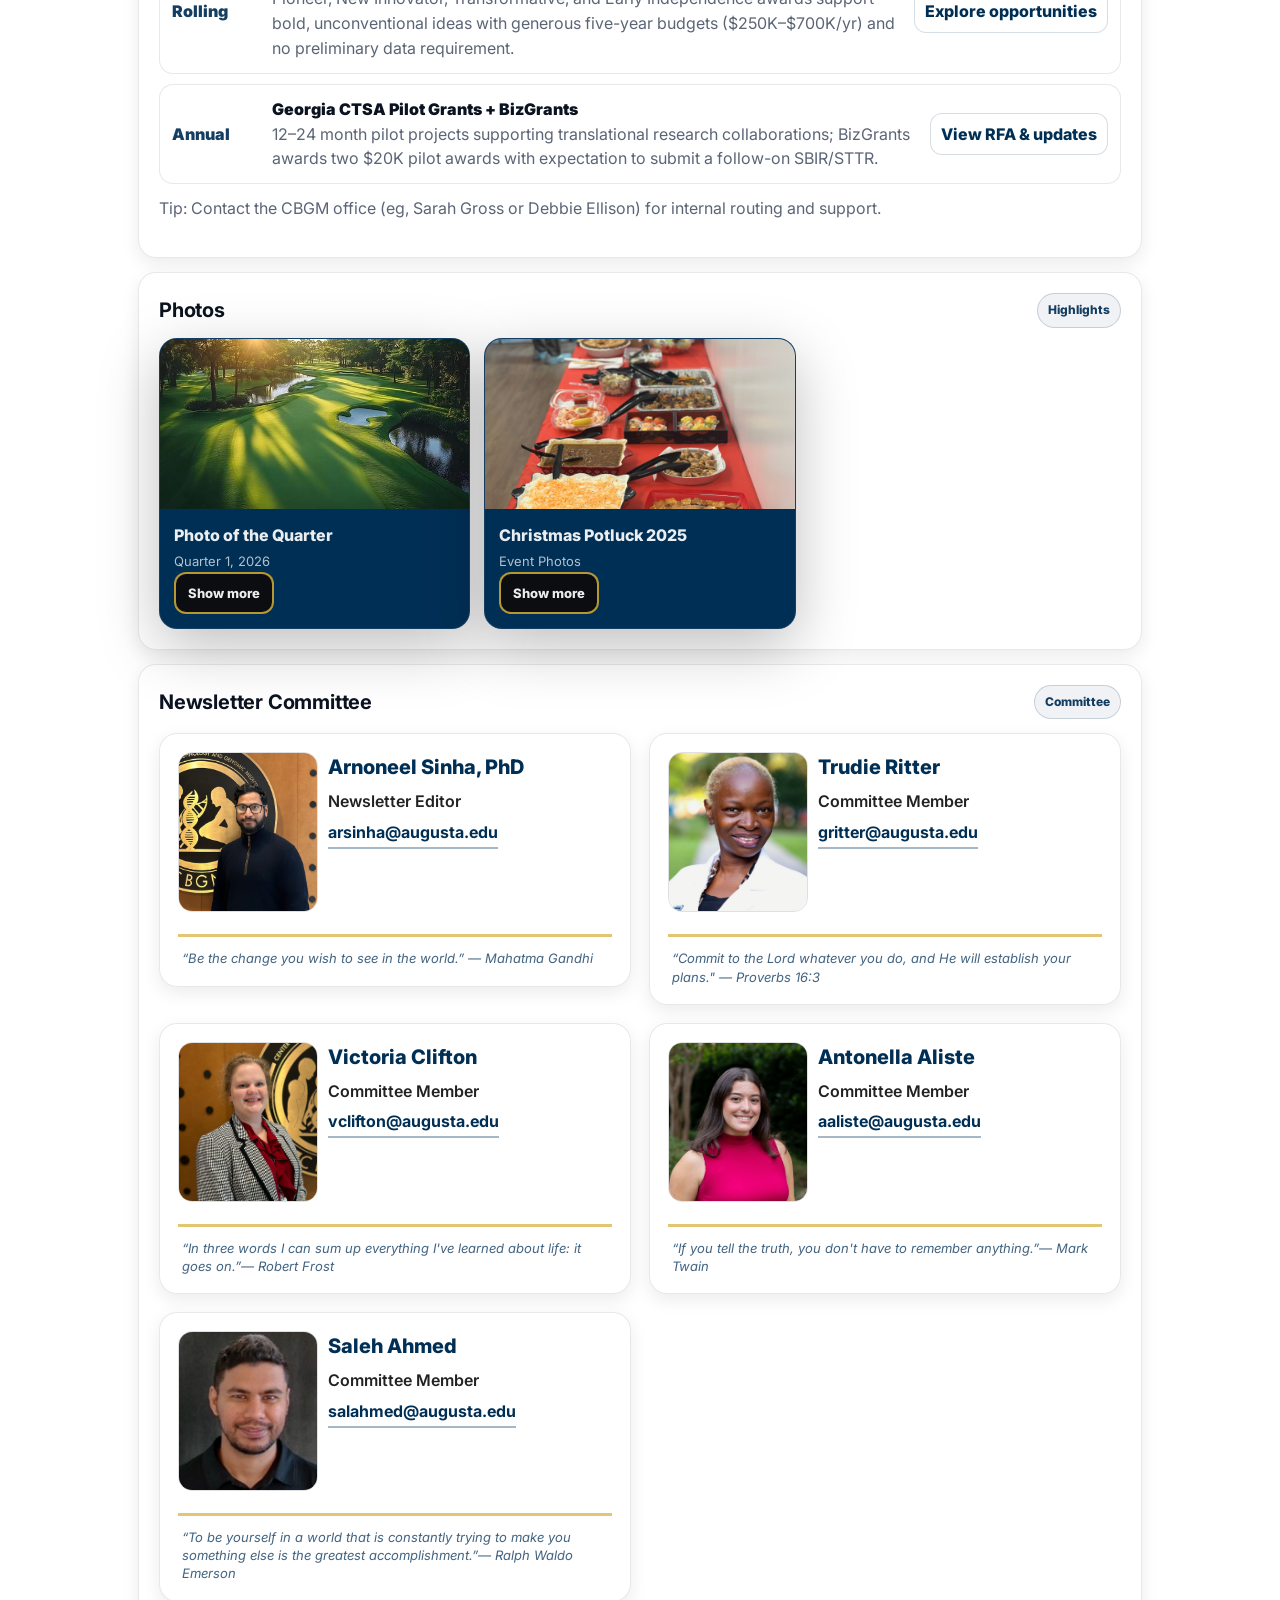
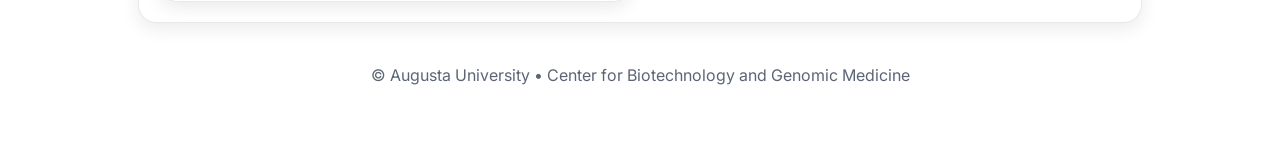
==== commit 72cb72bb: "update: Issue and Chair's Note" ====
--- a/index.html
+++ b/index.html
@@ -81,7 +81,7 @@
       <aside class="hero-side" aria-label="Issue quick facts">
         <div class="stat">
           <div class="stat-label">Issue</div>
-          <div class="stat-value">January 2026</div>
+          <div class="stat-value">April 2026</div>
         </div>
 
         <div class="stat">
@@ -152,8 +152,17 @@
         <div class="feature-text">
           <div class="feature-title">Welcome from the Chair</div>
           <p>
-            [Write a short welcome message here. This can be one or two paragraphs introducing the issue,
-            acknowledging the community, and setting the tone for the newsletter.]
+            Welcome to the first issue of the CBGM Newsletter. At the Center for Biotechnology and Genomic Medicine, we are proud of our
+            mission to advance interdisciplinary and translational research in biotechnology and genomic medicine by bringing together
+            expertise across genomics, proteomics, bioinformatics, computational biology, and related fields to support discovery and
+            improve human health.
+          </p>
+          <p>
+            This newsletter reflects the strength of our community and celebrates the people and programs that make CBGM such a vibrant
+            scientific center. I want to thank our students, postdocs, faculty, staff, and collaborators for the energy, creativity, and
+            dedication they bring to CBGM every day. I also want to recognize the Newsletter Committee for launching this new forum to
+            share achievements, opportunities, and milestones across the center. I hope this newsletter strengthens our connections and
+            highlights the outstanding work taking place throughout CBGM.
           </p>
         </div>
       </div>
@@ -829,7 +838,7 @@
     <!-- =====================
          Grant Opportunities
          ===================== -->
-    <section class="card" id="grants">
+ <section class="card" id="grants">
       <div class="card-head">
         <h2>Grant Opportunities</h2>
         <span class="tag tag-green">Funding</span>
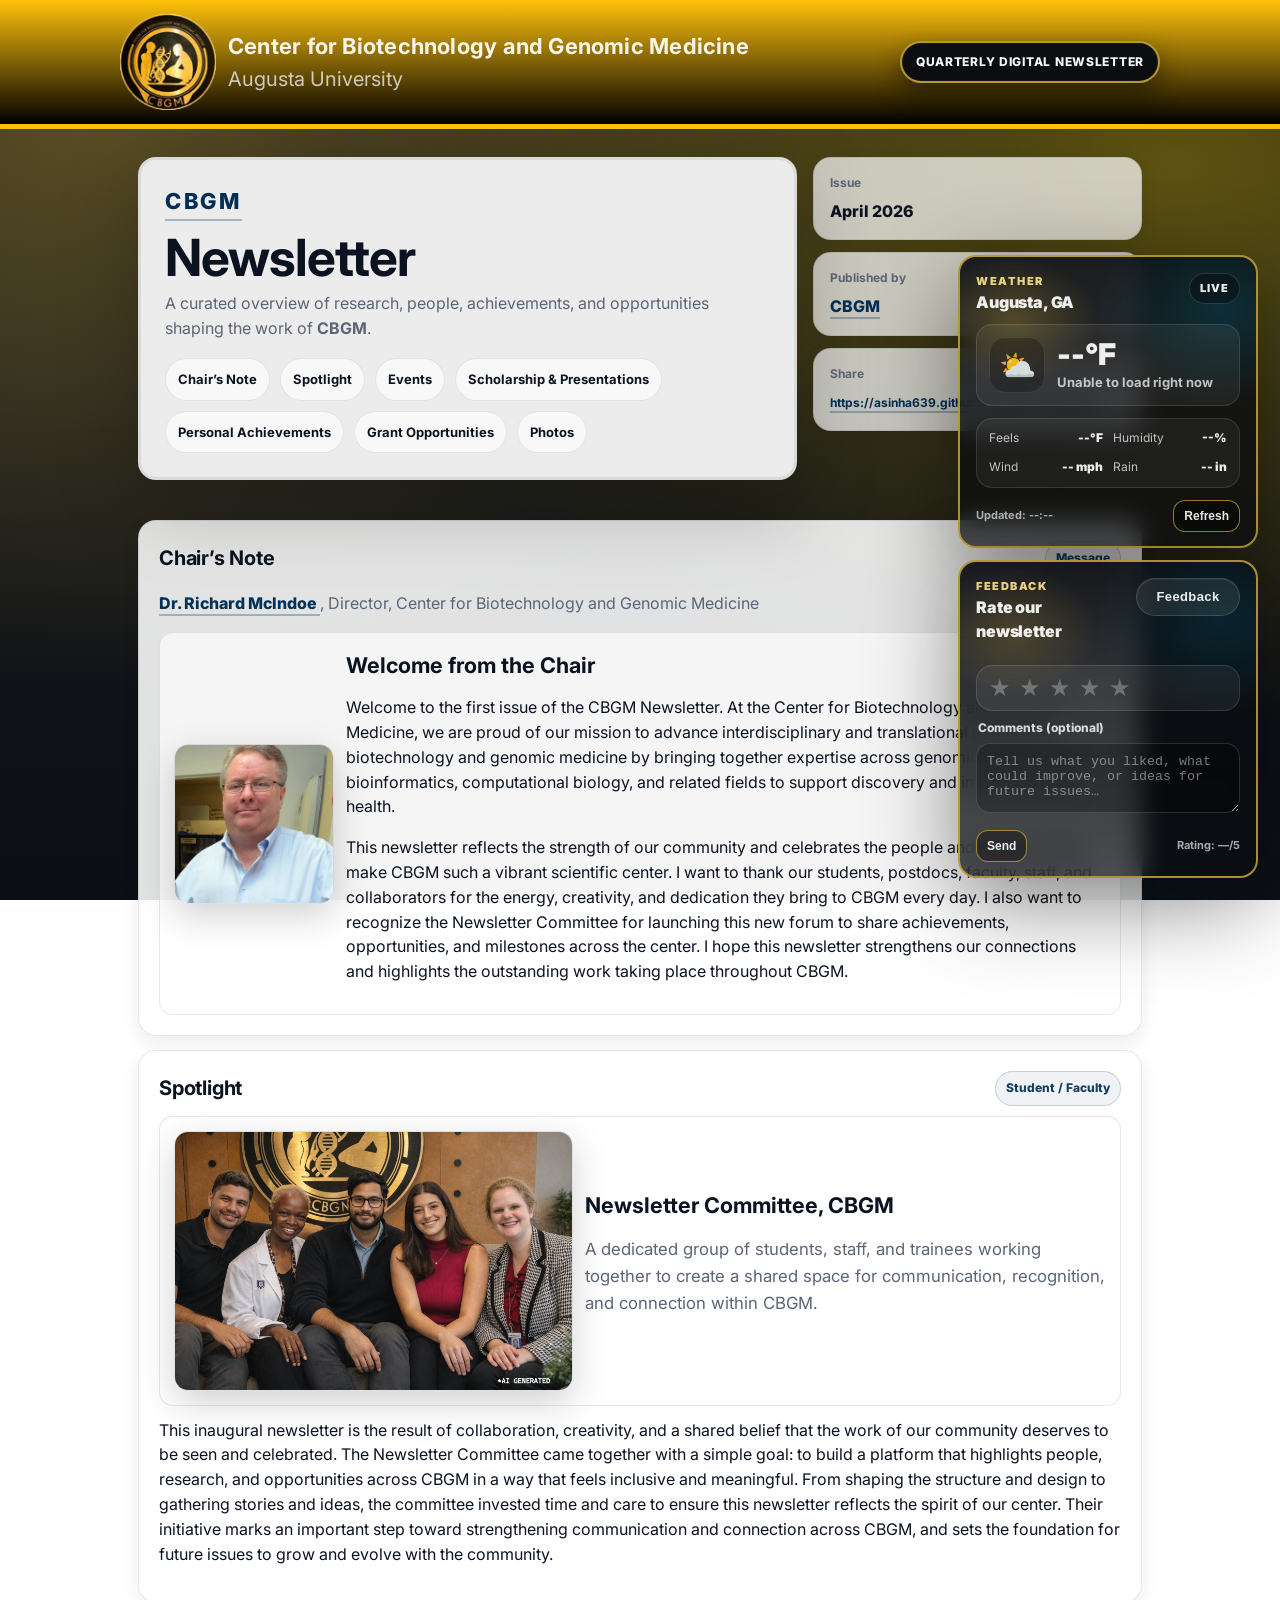
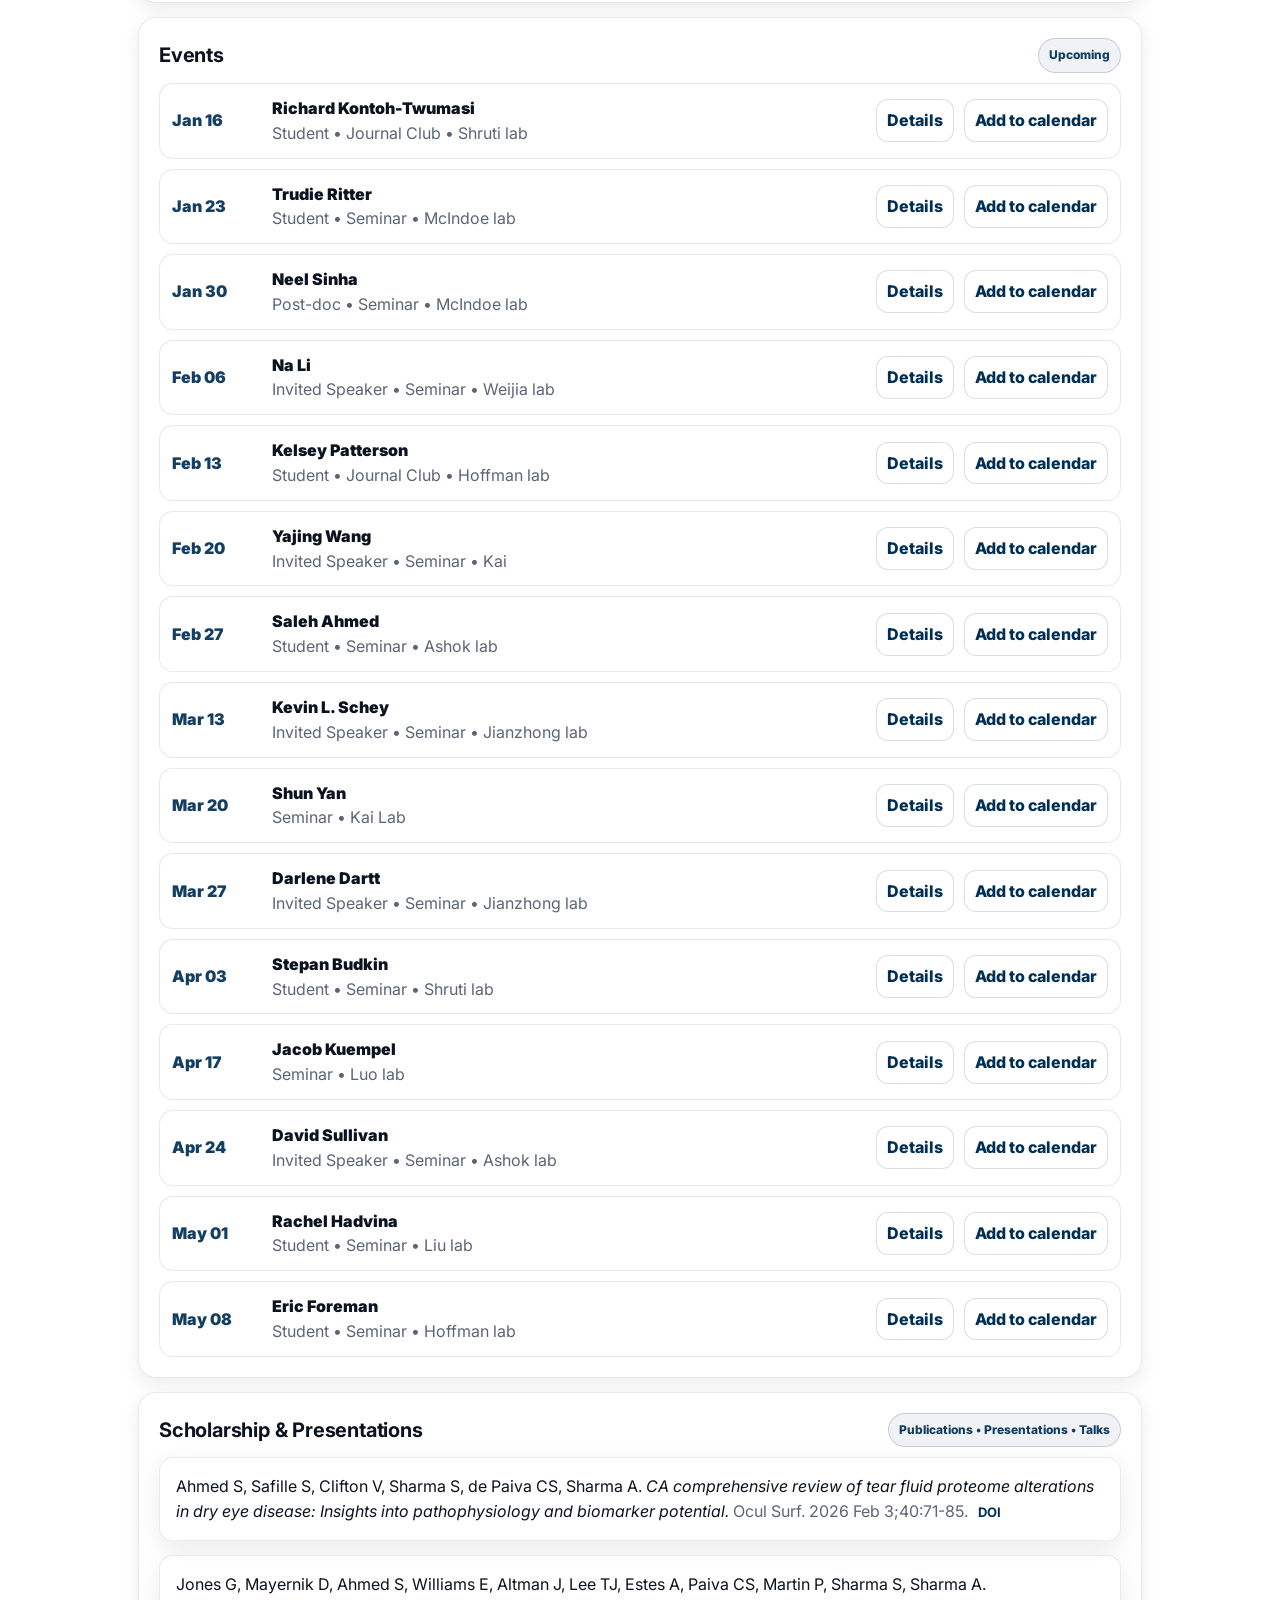
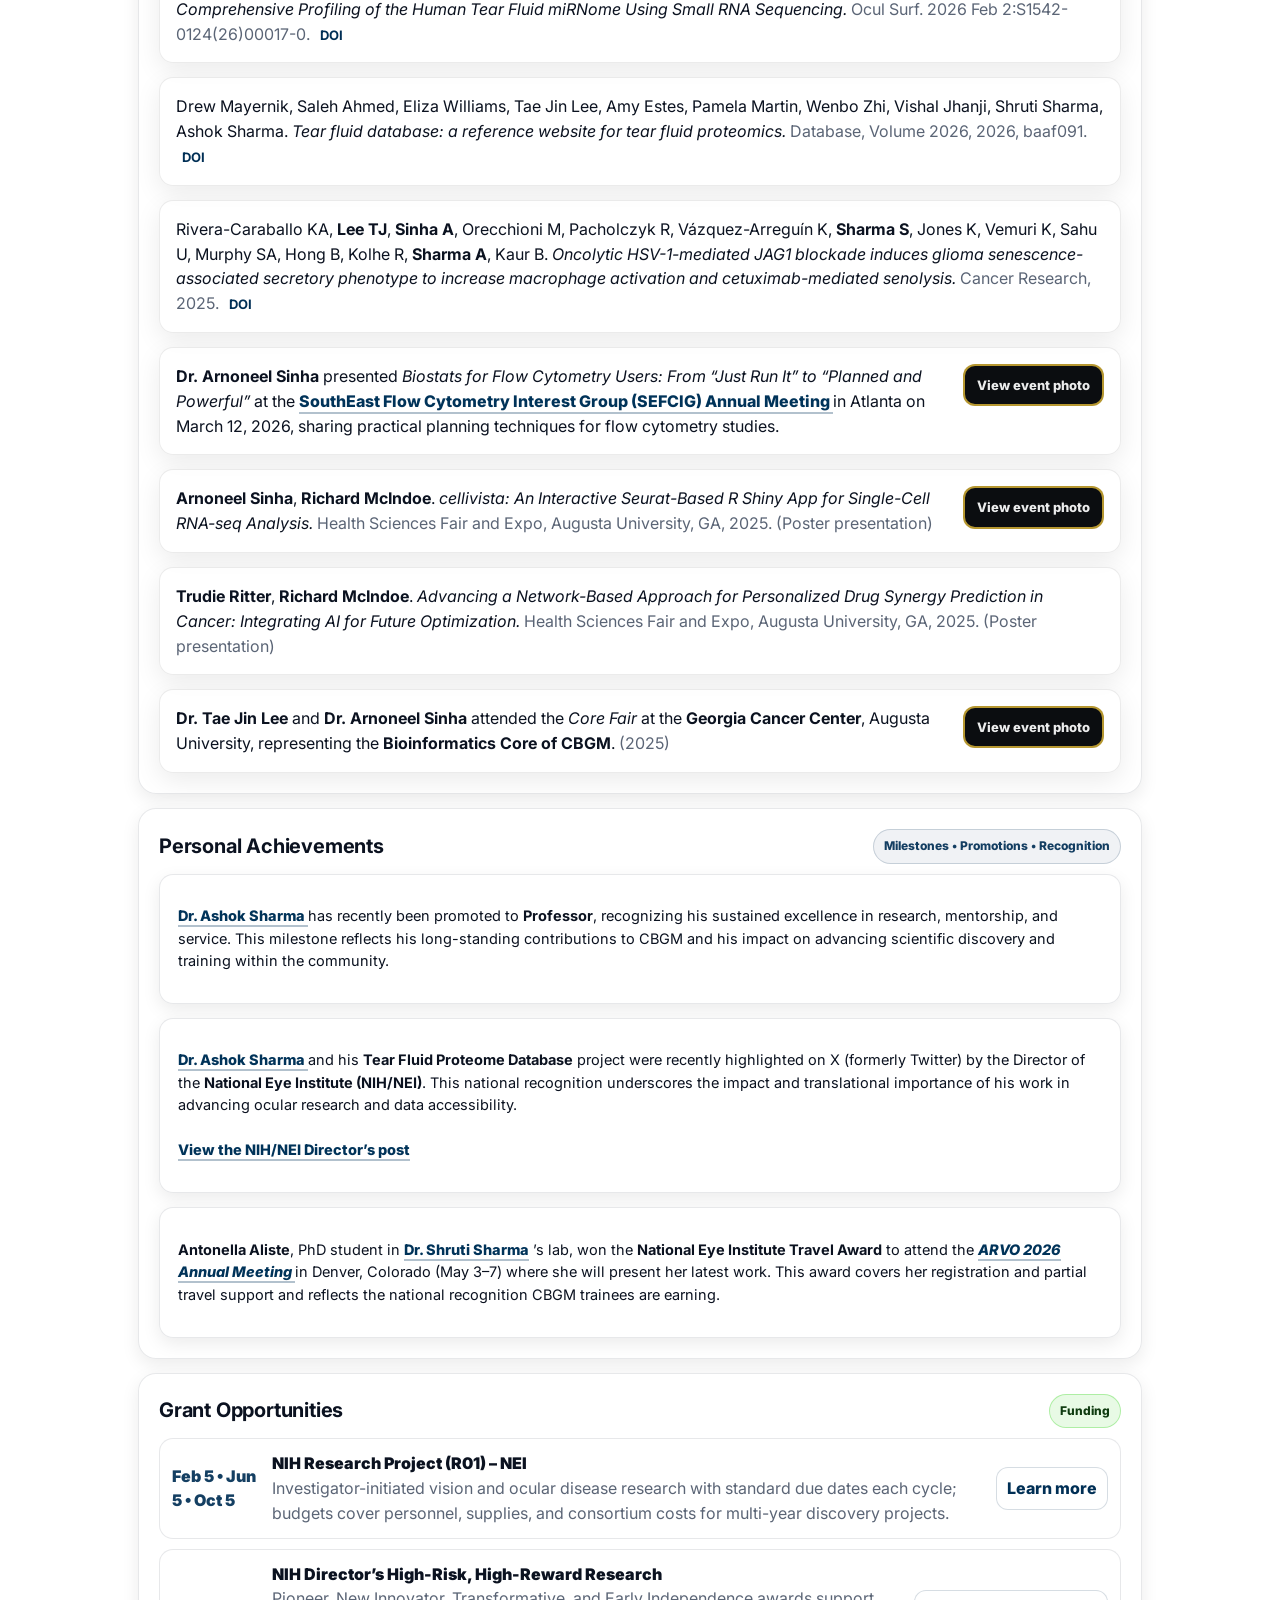
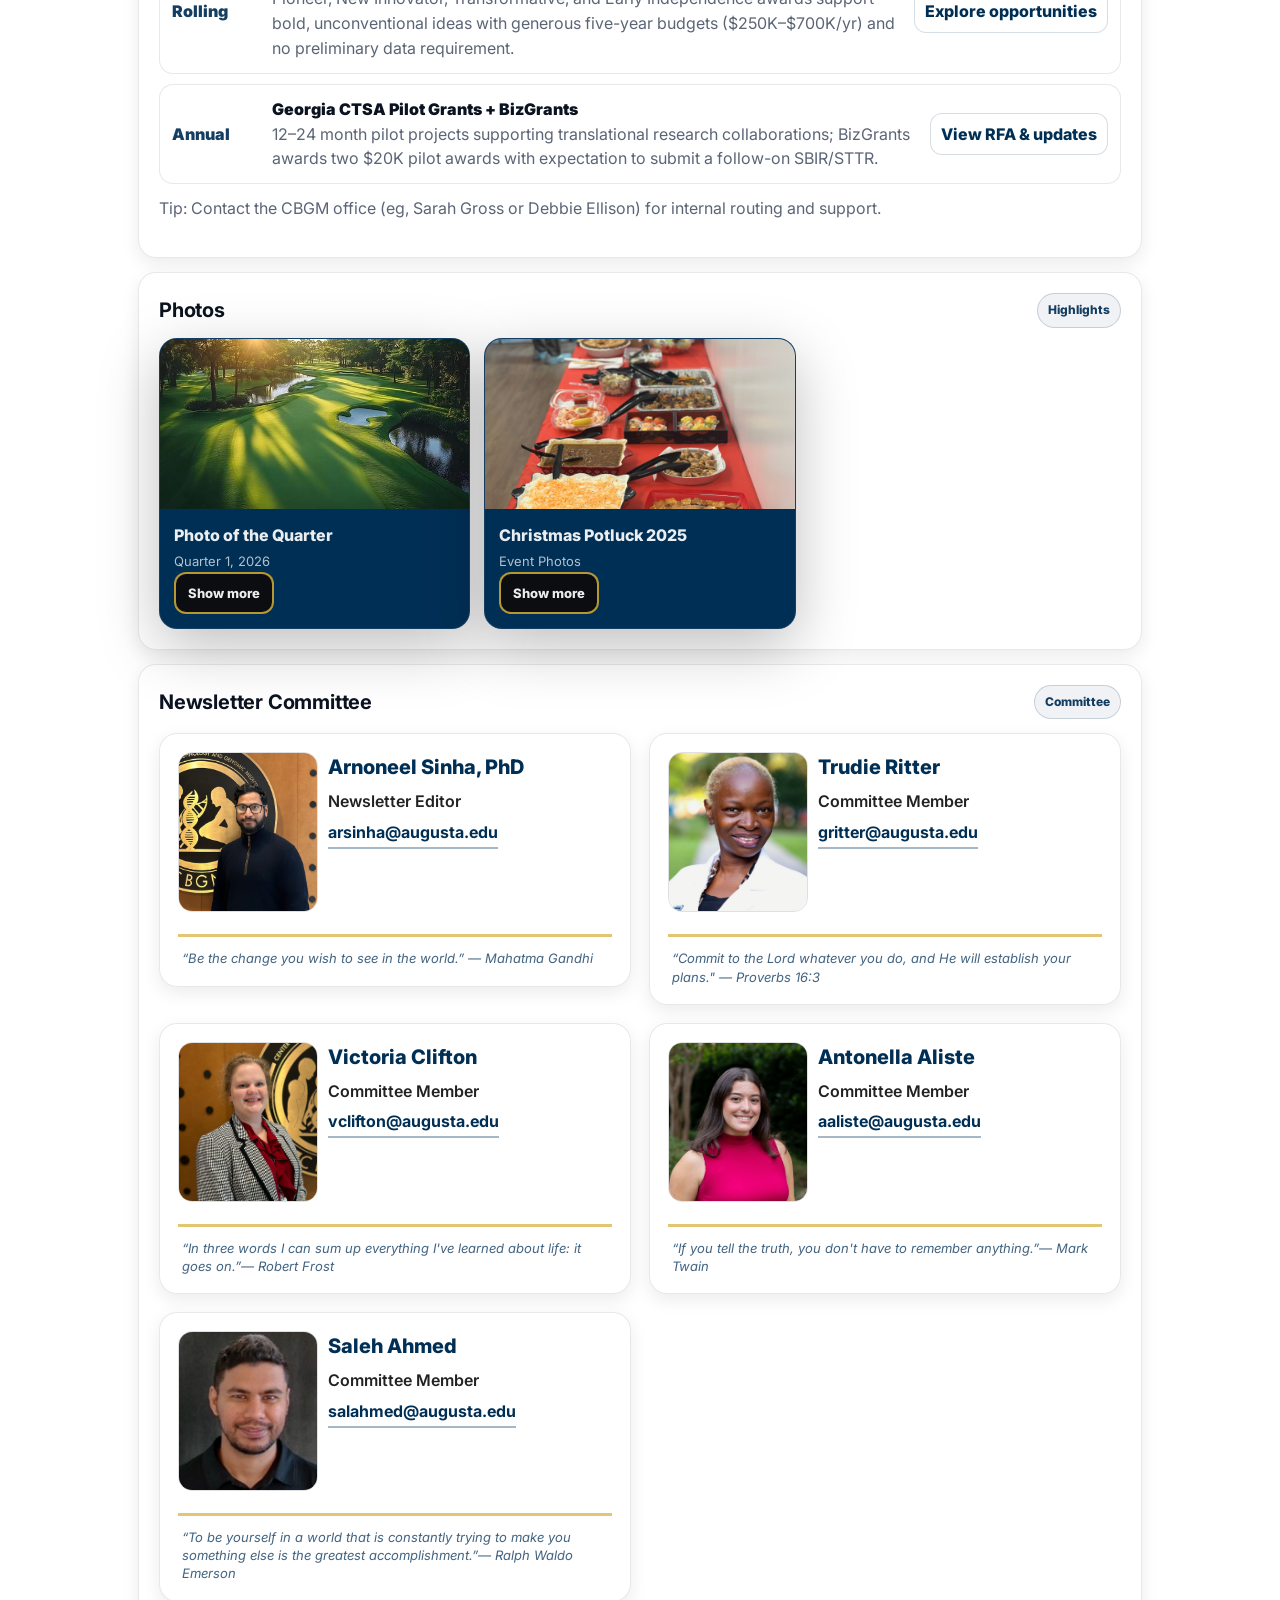
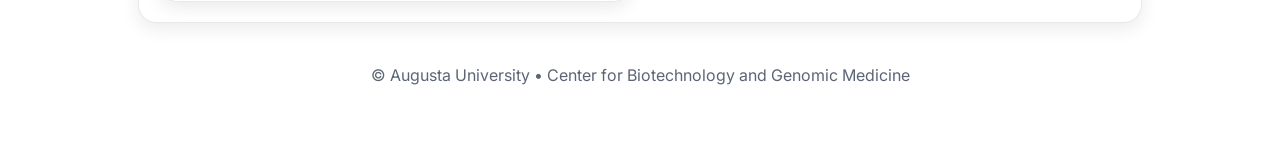
==== commit d2961206: "update: widgets minimization on scroll" ====
--- a/index.html
+++ b/index.html
@@ -1058,6 +1058,7 @@
     <!-- =======================================
          Floating Weather Widget (Augusta, GA)
          ======================================= -->
+  <div class="float-widget" id="floatingDock" data-state="expanded">
   <aside class="weather-float" aria-label="Augusta, GA weather widget">
     <div class="weather-card" role="region" aria-live="polite">
       <div class="weather-top">
@@ -1076,16 +1077,18 @@
         </div>
       </div>
 
-      <div class="weather-meta">
-        <div class="wxRow"><span>Feels</span><strong><span id="wxFeels">--</span>°F</strong></div>
-        <div class="wxRow"><span>Humidity</span><strong><span id="wxHum">--</span>%</strong></div>
-        <div class="wxRow"><span>Wind</span><strong><span id="wxWind">--</span> mph</strong></div>
-        <div class="wxRow"><span>Rain</span><strong><span id="wxRain">--</span> in</strong></div>
-      </div>
-
-      <div class="weather-foot">
-        <span class="wxUpdated">Updated: <span id="wxUpdated">--:--</span></span>
-        <button class="wxRefresh" id="wxRefresh" type="button">Refresh</button>
+      <div class="weather-details">
+        <div class="weather-meta">
+          <div class="wxRow"><span>Feels</span><strong><span id="wxFeels">--</span>°F</strong></div>
+          <div class="wxRow"><span>Humidity</span><strong><span id="wxHum">--</span>%</strong></div>
+          <div class="wxRow"><span>Wind</span><strong><span id="wxWind">--</span> mph</strong></div>
+          <div class="wxRow"><span>Rain</span><strong><span id="wxRain">--</span> in</strong></div>
+        </div>
+
+        <div class="weather-foot">
+          <span class="wxUpdated">Updated: <span id="wxUpdated">--:--</span></span>
+          <button class="wxRefresh" id="wxRefresh" type="button">Refresh</button>
+        </div>
       </div>
     </div>
   </aside>
@@ -1195,40 +1198,69 @@
 
 
 
-<!-- =============================
-     Rating Widget (Bottom-left)
-     ============================= -->
-<aside class="rating-float" aria-label="Rate our newsletter">
-  <div class="rating-card" role="region" aria-live="polite">
-    <div class="rating-top">
-      <div>
-        <div class="rating-kicker">Feedback</div>
-        <div class="rating-title">Rate our newsletter</div>
-      </div>
-      <div class="rating-badge" id="ratingSaved">Saved</div>
+  <!-- =============================
+       Rating Widget
+       ============================= -->
+  <aside class="rating-float" aria-label="Rate our newsletter">
+    <div class="rating-card" role="region" aria-live="polite">
+      <div class="rating-top">
+        <div>
+          <div class="rating-kicker">Feedback</div>
+          <div class="rating-title">Rate our newsletter</div>
+        </div>
+        <div class="rating-topActions">
+          <button class="rating-compact-toggle" type="button" aria-label="Open feedback panel">Feedback</button>
+          <div class="rating-badge" id="ratingSaved">Saved</div>
+        </div>
+      </div>
+
+      <div class="rating-body">
+        <div class="stars" role="radiogroup" aria-label="Newsletter rating (1 to 5 stars)">
+          <button class="star" type="button" data-value="1" aria-label="1 star">★</button>
+          <button class="star" type="button" data-value="2" aria-label="2 stars">★</button>
+          <button class="star" type="button" data-value="3" aria-label="3 stars">★</button>
+          <button class="star" type="button" data-value="4" aria-label="4 stars">★</button>
+          <button class="star" type="button" data-value="5" aria-label="5 stars">★</button>
+        </div>
+
+        <label class="rating-label" for="ratingComment">Comments (optional)</label>
+        <textarea id="ratingComment" class="rating-comment" rows="3" maxlength="240"
+          placeholder="Tell us what you liked, what could improve, or ideas for future issues…"></textarea>
+
+        <div class="rating-actions">
+          <button class="rating-send" id="ratingSend" type="button">Send</button>
+          <span class="rating-updated">Rating: <strong id="ratingValue">—</strong>/5</span>
+        </div>
+      </div>
     </div>
-
-    <div class="stars" role="radiogroup" aria-label="Newsletter rating (1 to 5 stars)">
-      <button class="star" type="button" data-value="1" aria-label="1 star">★</button>
-      <button class="star" type="button" data-value="2" aria-label="2 stars">★</button>
-      <button class="star" type="button" data-value="3" aria-label="3 stars">★</button>
-      <button class="star" type="button" data-value="4" aria-label="4 stars">★</button>
-      <button class="star" type="button" data-value="5" aria-label="5 stars">★</button>
-    </div>
-
-    <label class="rating-label" for="ratingComment">Comments (optional)</label>
-    <textarea id="ratingComment" class="rating-comment" rows="3" maxlength="240"
-      placeholder="Tell us what you liked, what could improve, or ideas for future issues…"></textarea>
-
-    <div class="rating-actions">
-      <button class="rating-send" id="ratingSend" type="button">Send</button>
-      <span class="rating-updated">Rating: <strong id="ratingValue">—</strong>/5</span>
-    </div>
+  </aside>
   </div>
-</aside>
 
 <script>
  window.addEventListener("DOMContentLoaded", () => {
+  const dock = document.getElementById("floatingDock");
+  if (dock) {
+    const CONDENSE_AFTER_PX = 64;
+    let ticking = false;
+
+    const updateDockState = () => {
+      ticking = false;
+      const shouldCondense = window.scrollY > CONDENSE_AFTER_PX;
+      dock.classList.toggle("is-condensed", shouldCondense);
+      dock.dataset.state = shouldCondense ? "condensed" : "expanded";
+    };
+
+    const onScroll = () => {
+      if (ticking) return;
+      ticking = true;
+      window.requestAnimationFrame(updateDockState);
+    };
+
+    window.addEventListener("scroll", onScroll, { passive: true });
+    window.addEventListener("resize", onScroll, { passive: true });
+    updateDockState();
+  }
+
   const stars = Array.from(document.querySelectorAll(".star"));
   const ratingValueEl = document.getElementById("ratingValue");
   const savedBadge = document.getElementById("ratingSaved");
--- a/style.css
+++ b/style.css
@@ -821,8 +821,104 @@
 }
 
 /* ========================================================================== */
-/*  WEATHER WIDGET (Floating, bottom-right)                                   */
+/*  WEATHER & FEEDBACK FLOATERS (Floating, bottom-right)                      */
 /* ========================================================================== */
+
+.float-widget{
+  transition: transform 0.5s cubic-bezier(0.18, 0.89, 0.32, 1.28), opacity 0.4s ease, box-shadow 0.4s ease;
+  transform-origin: top right;
+}
+
+.float-widget.is-compact{
+  transform: scale(0.58) translate(-46px, -16px);
+  opacity: 0.9;
+  box-shadow: 0 16px 34px rgba(0,0,0,0.18);
+}
+
+.float-widget.is-compact .weather-card,
+.float-widget.is-compact .rating-card{
+  width: 150px;
+  padding: 10px;
+  background: transparent;
+  backdrop-filter: none;
+  box-shadow: none;
+  border-color: rgba(212,175,55,0.50);
+}
+
+.float-widget.is-compact .weather-card{
+  border-radius: 16px;
+}
+
+.float-widget.is-compact .weather-top{
+  margin-bottom: 0;
+}
+
+.float-widget.is-compact .weather-kicker,
+.float-widget.is-compact .weather-badge,
+.float-widget.is-compact .weather-desc,
+.float-widget.is-compact .weather-meta,
+.float-widget.is-compact .weather-foot{
+  display: none;
+}
+
+.float-widget.is-compact .weather-city{
+  font-size: 0.8rem;
+}
+
+.float-widget.is-compact .weather-main{
+  display: flex;
+  align-items: baseline;
+  gap: 8px;
+  padding: 8px 10px;
+  margin-bottom: 0;
+  border-radius: 14px;
+}
+
+.float-widget.is-compact .weather-icon{
+  width: 28px;
+  height: 28px;
+  border-radius: 10px;
+  font-size: 18px;
+}
+
+.float-widget.is-compact .weather-tempValue{
+  font-size: 1.15rem;
+  font-weight: 900;
+}
+
+.float-widget.is-compact .weather-temp{
+  flex-direction: row;
+  align-items: baseline;
+}
+
+.float-widget.is-compact .rating-card{
+  width: 150px;
+  padding: 10px;
+}
+
+.float-widget.is-compact .rating-kicker,
+.float-widget.is-compact .rating-badge,
+.float-widget.is-compact .rating-label,
+.float-widget.is-compact .rating-comment,
+.float-widget.is-compact .rating-actions{
+  display: none;
+}
+
+.float-widget.is-compact .stars{
+  justify-content: center;
+  margin-bottom: 0;
+  gap: 4px;
+  padding: 8px 10px;
+  border-radius: 14px;
+}
+
+.float-widget.is-compact .star{
+  font-size: 18px;
+}
+.float-widget:hover{
+  transform: scale(1);
+  opacity: 1;
+}
 
 .weather-float{
   position: fixed;
@@ -830,6 +926,7 @@
   top: 132px;              /* sits below the sticky topbar */
   z-index: 35;             /* under topbar (40) but above content */
   width: 300px;
+  transition: right 0.5s cubic-bezier(0.18, 0.89, 0.32, 1.28), top 0.5s cubic-bezier(0.18, 0.89, 0.32, 1.28);
 }
 
 .weather-card{
@@ -980,6 +1077,7 @@
   bottom: 22px;
   z-index: 35;
   width: 300px;
+  transition: right 0.5s cubic-bezier(0.18, 0.89, 0.32, 1.28), bottom 0.5s cubic-bezier(0.18, 0.89, 0.32, 1.28);
 }
 
 .rating-card{
@@ -1228,3 +1326,268 @@
     transform: none !important;
   }
 }
+
+/* -------------------------------------------------------------------------- */
+/*  Condensed floating dock override                                          */
+/* -------------------------------------------------------------------------- */
+
+.float-widget{
+  position: fixed;
+  right: 22px;
+  bottom: 22px;
+  z-index: 35;
+  width: 300px;
+  display: flex;
+  flex-direction: column;
+  gap: 12px;
+  transform-origin: bottom right;
+  transition: width 240ms ease, transform 240ms ease, opacity 240ms ease;
+}
+
+.weather-float,
+.rating-float{
+  position: relative;
+  top: auto;
+  right: auto;
+  bottom: auto;
+  left: auto;
+  width: 100%;
+  display: block;
+}
+
+.weather-card,
+.rating-card{
+  overflow: hidden;
+  backdrop-filter: blur(12px);
+  -webkit-backdrop-filter: blur(12px);
+}
+
+.weather-details,
+.rating-body{
+  overflow: hidden;
+  transition:
+    opacity 220ms ease,
+    transform 220ms ease,
+    max-height 260ms ease,
+    margin 220ms ease,
+    padding 220ms ease;
+}
+
+.rating-topActions{
+  display: flex;
+  align-items: center;
+  gap: 8px;
+  flex-wrap: wrap;
+  justify-content: flex-end;
+}
+
+.rating-compact-toggle{
+  display: inline-flex;
+  cursor: pointer;
+  align-items: center;
+  justify-content: center;
+  border-radius: 999px;
+  border: 1px solid rgba(255,255,255,0.14);
+  background: rgba(255,255,255,0.08);
+  color: rgba(255,255,255,0.92);
+  min-width: 104px;
+  min-height: 38px;
+  padding: 10px 16px;
+  font-size: 13px;
+  font-weight: 900;
+  letter-spacing: 0.03em;
+  line-height: 1;
+  text-align: center;
+  box-shadow: inset 0 1px 0 rgba(255,255,255,0.08);
+  transition: opacity 180ms ease, transform 180ms ease, visibility 0s linear 180ms, background-color 180ms ease, border-color 180ms ease;
+}
+
+.float-widget.is-condensed .rating-kicker,
+.float-widget.is-condensed .rating-title,
+.float-widget.is-condensed .rating-badge,
+.float-widget.is-condensed .weather-kicker,
+.float-widget.is-condensed .weather-badge,
+.float-widget.is-condensed .weather-desc{
+  transition:
+    opacity 180ms ease,
+    transform 180ms ease,
+    max-height 180ms ease,
+    margin 180ms ease,
+    padding 180ms ease;
+  opacity: 0;
+  transform: translateY(-4px);
+  max-height: 0;
+  margin: 0;
+  padding: 0;
+  overflow: hidden;
+  visibility: hidden;
+  pointer-events: none;
+}
+
+.float-widget.is-condensed .weather-card,
+.float-widget.is-condensed .rating-card{
+  padding: 12px;
+  background:
+    radial-gradient(120px 90px at 18% 22%, rgba(212,175,55,0.10), transparent 72%),
+    radial-gradient(180px 140px at 88% 18%, rgba(0,174,239,0.06), transparent 72%),
+    linear-gradient(180deg, rgba(10,12,16,0.42), rgba(10,12,16,0.24));
+  border-color: rgba(255, 255, 255, 0.08);
+  box-shadow: 0 14px 28px rgba(0, 0, 0, 0.12);
+}
+
+.float-widget.is-condensed .weather-top,
+.float-widget.is-condensed .rating-top{
+  margin-bottom: 0;
+  align-items: center;
+}
+
+.float-widget.is-condensed .weather-main{
+  margin-bottom: 0;
+  padding: 10px 12px;
+  background: rgba(255, 255, 255, 0.025);
+  border-color: rgba(255, 255, 255, 0.05);
+}
+
+.float-widget.is-condensed .weather-city{
+  font-size: 14px;
+}
+
+.float-widget.is-condensed .weather-icon{
+  width: 42px;
+  height: 42px;
+  border-radius: 14px;
+  font-size: 22px;
+}
+
+.float-widget.is-condensed .weather-tempValue{
+  font-size: 1.1rem;
+}
+
+.float-widget.is-condensed .weather-temp{
+  flex-direction: column;
+}
+
+.float-widget.is-condensed .weather-details{
+  opacity: 0;
+  transform: translateY(-6px);
+  max-height: 0;
+  margin: 0;
+  visibility: hidden;
+  pointer-events: none;
+}
+
+.float-widget.is-condensed .weather-float:hover .weather-details,
+.float-widget.is-condensed .weather-float:focus-within .weather-details{
+  opacity: 1;
+  transform: translateY(0);
+  max-height: 280px;
+  margin-top: 12px;
+  visibility: visible;
+  pointer-events: auto;
+}
+
+.float-widget.is-condensed .rating-body{
+  opacity: 0;
+  transform: translateY(-6px);
+  max-height: 0;
+  margin: 0;
+  visibility: hidden;
+  pointer-events: none;
+}
+
+.float-widget.is-condensed .rating-float:hover .rating-body,
+.float-widget.is-condensed .rating-float:focus-within .rating-body{
+  opacity: 1;
+  transform: translateY(0);
+  max-height: 480px;
+  margin-top: 10px;
+  visibility: visible;
+  pointer-events: auto;
+}
+
+.float-widget.is-condensed .rating-float{
+  width: 176px;
+  align-self: end;
+}
+
+.float-widget.is-condensed .rating-float:hover,
+.float-widget.is-condensed .rating-float:focus-within{
+  width: 300px;
+}
+
+.float-widget.is-condensed .rating-card{
+  display: flex;
+  flex-direction: column;
+  align-items: stretch;
+}
+
+.float-widget.is-condensed .rating-top{
+  margin-bottom: 0;
+  align-items: center;
+}
+
+.float-widget.is-condensed .rating-topActions{
+  width: 100%;
+  justify-content: center;
+}
+
+.float-widget.is-condensed .rating-compact-toggle{
+  width: 100%;
+  min-width: 0;
+  padding: 10px 14px;
+  background: rgba(255,255,255,0.06);
+  border-color: rgba(255,255,255,0.10);
+  backdrop-filter: blur(10px);
+  -webkit-backdrop-filter: blur(10px);
+}
+
+.float-widget.is-condensed .rating-float:hover .rating-compact-toggle,
+.float-widget.is-condensed .rating-float:focus-within .rating-compact-toggle{
+  opacity: 0;
+  visibility: hidden;
+  pointer-events: none;
+  transform: translateY(-2px);
+}
+
+.float-widget.is-condensed .rating-title,
+.float-widget.is-condensed .rating-badge{
+  display: none;
+}
+
+.float-widget.is-condensed .rating-kicker{
+  display: none;
+}
+
+@media (max-width: 1200px){
+  .float-widget{
+    bottom: 12px;
+    right: 12px;
+    left: auto;
+    width: min(300px, calc(100vw - 24px));
+    max-width: calc(100vw - 24px);
+    margin: 0;
+  }
+
+  .float-widget.is-condensed{
+    width: min(176px, calc(100vw - 24px));
+  }
+
+  .weather-float,
+  .rating-float{
+    display: block;
+  }
+}
+
+@media (prefers-reduced-motion: reduce){
+  .float-widget,
+  .weather-card,
+  .weather-main,
+  .weather-details,
+  .rating-card,
+  .rating-body,
+  .rating-compact-toggle,
+  .wxRefresh,
+  .rating-send{
+    transition: none !important;
+  }
+}
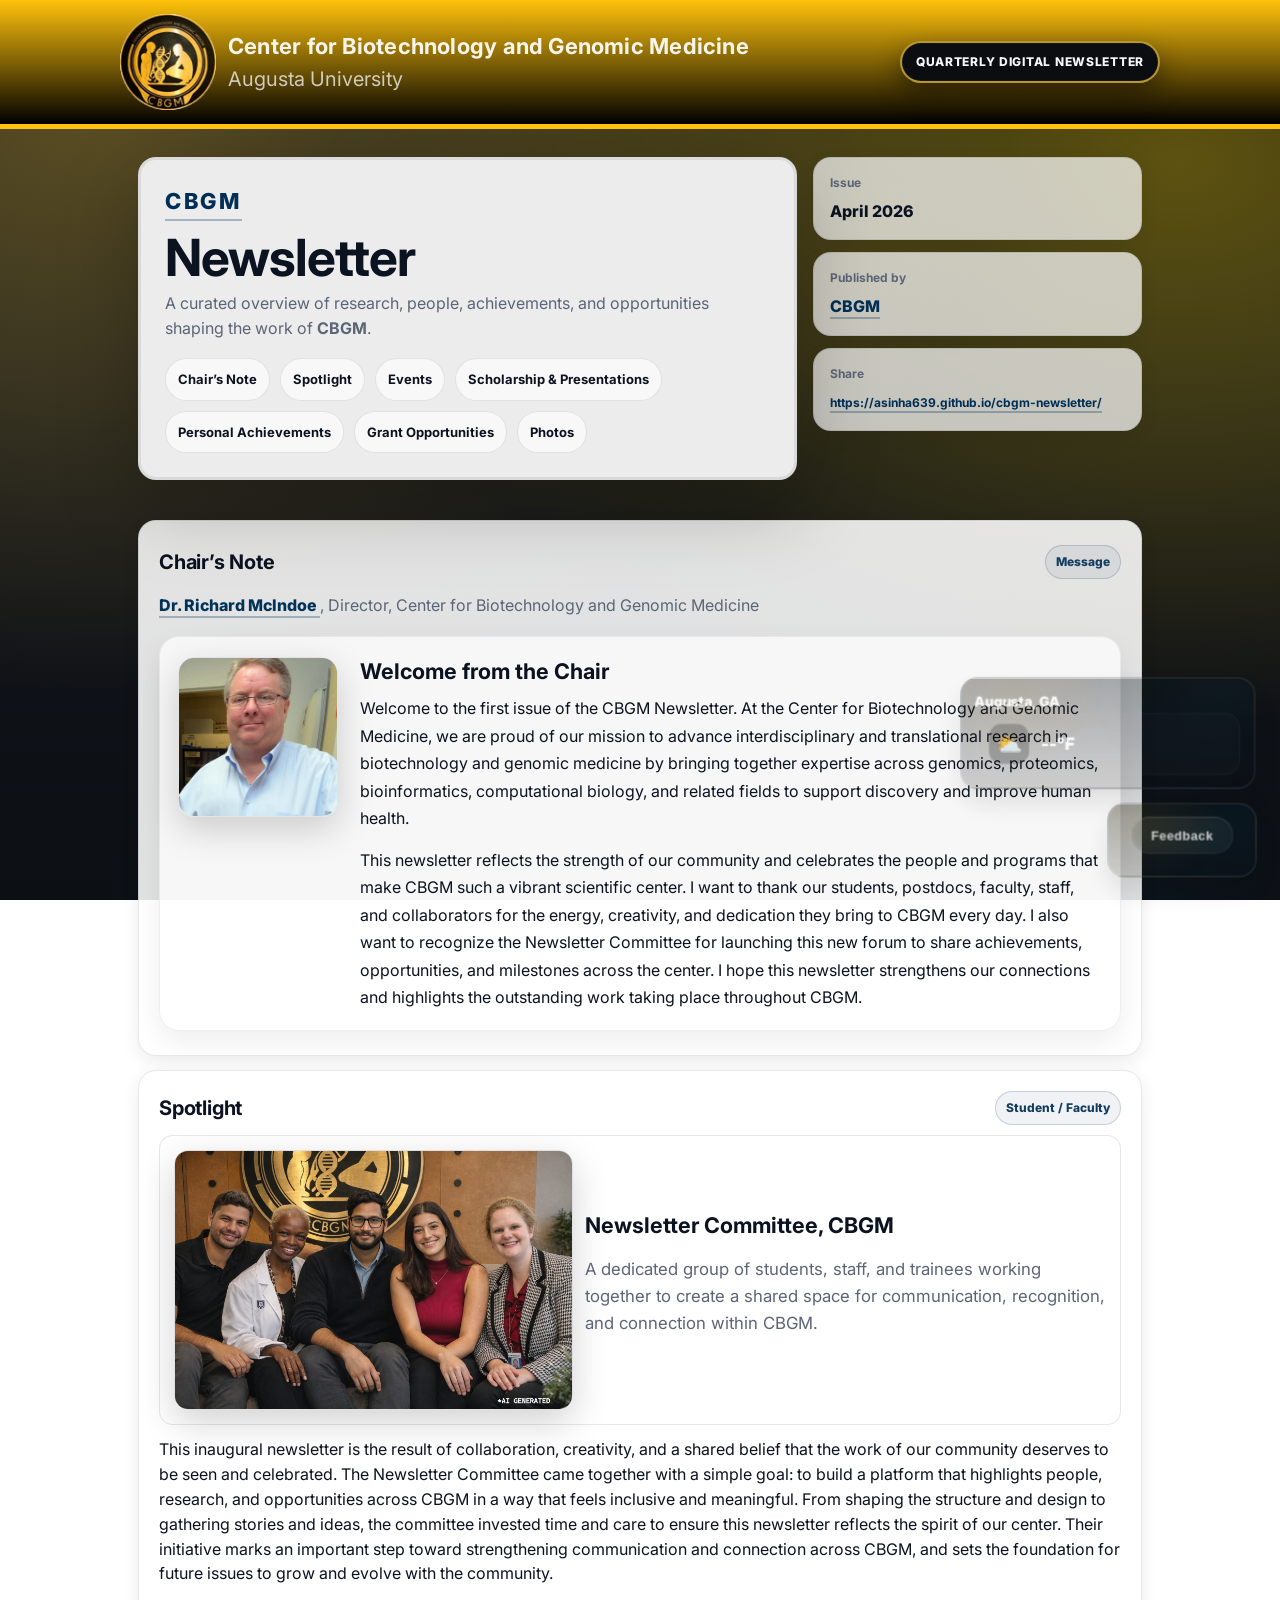
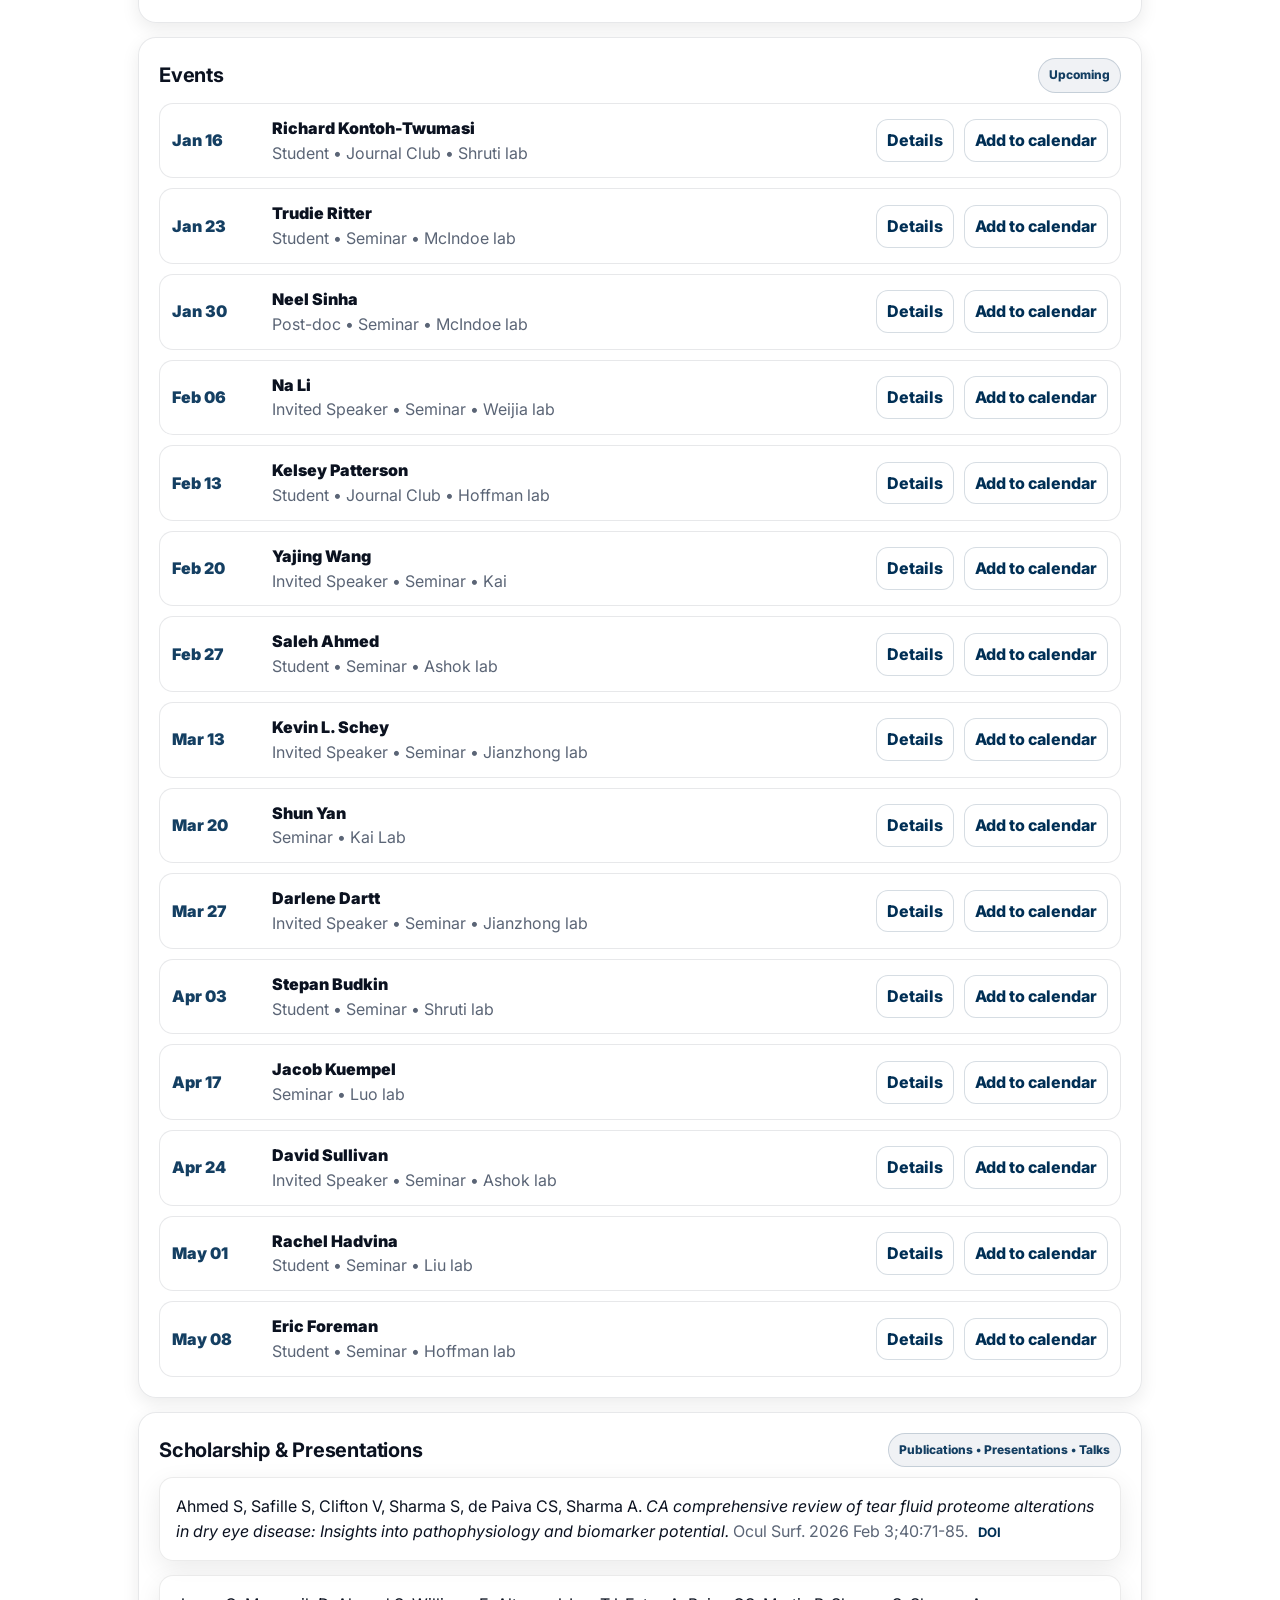
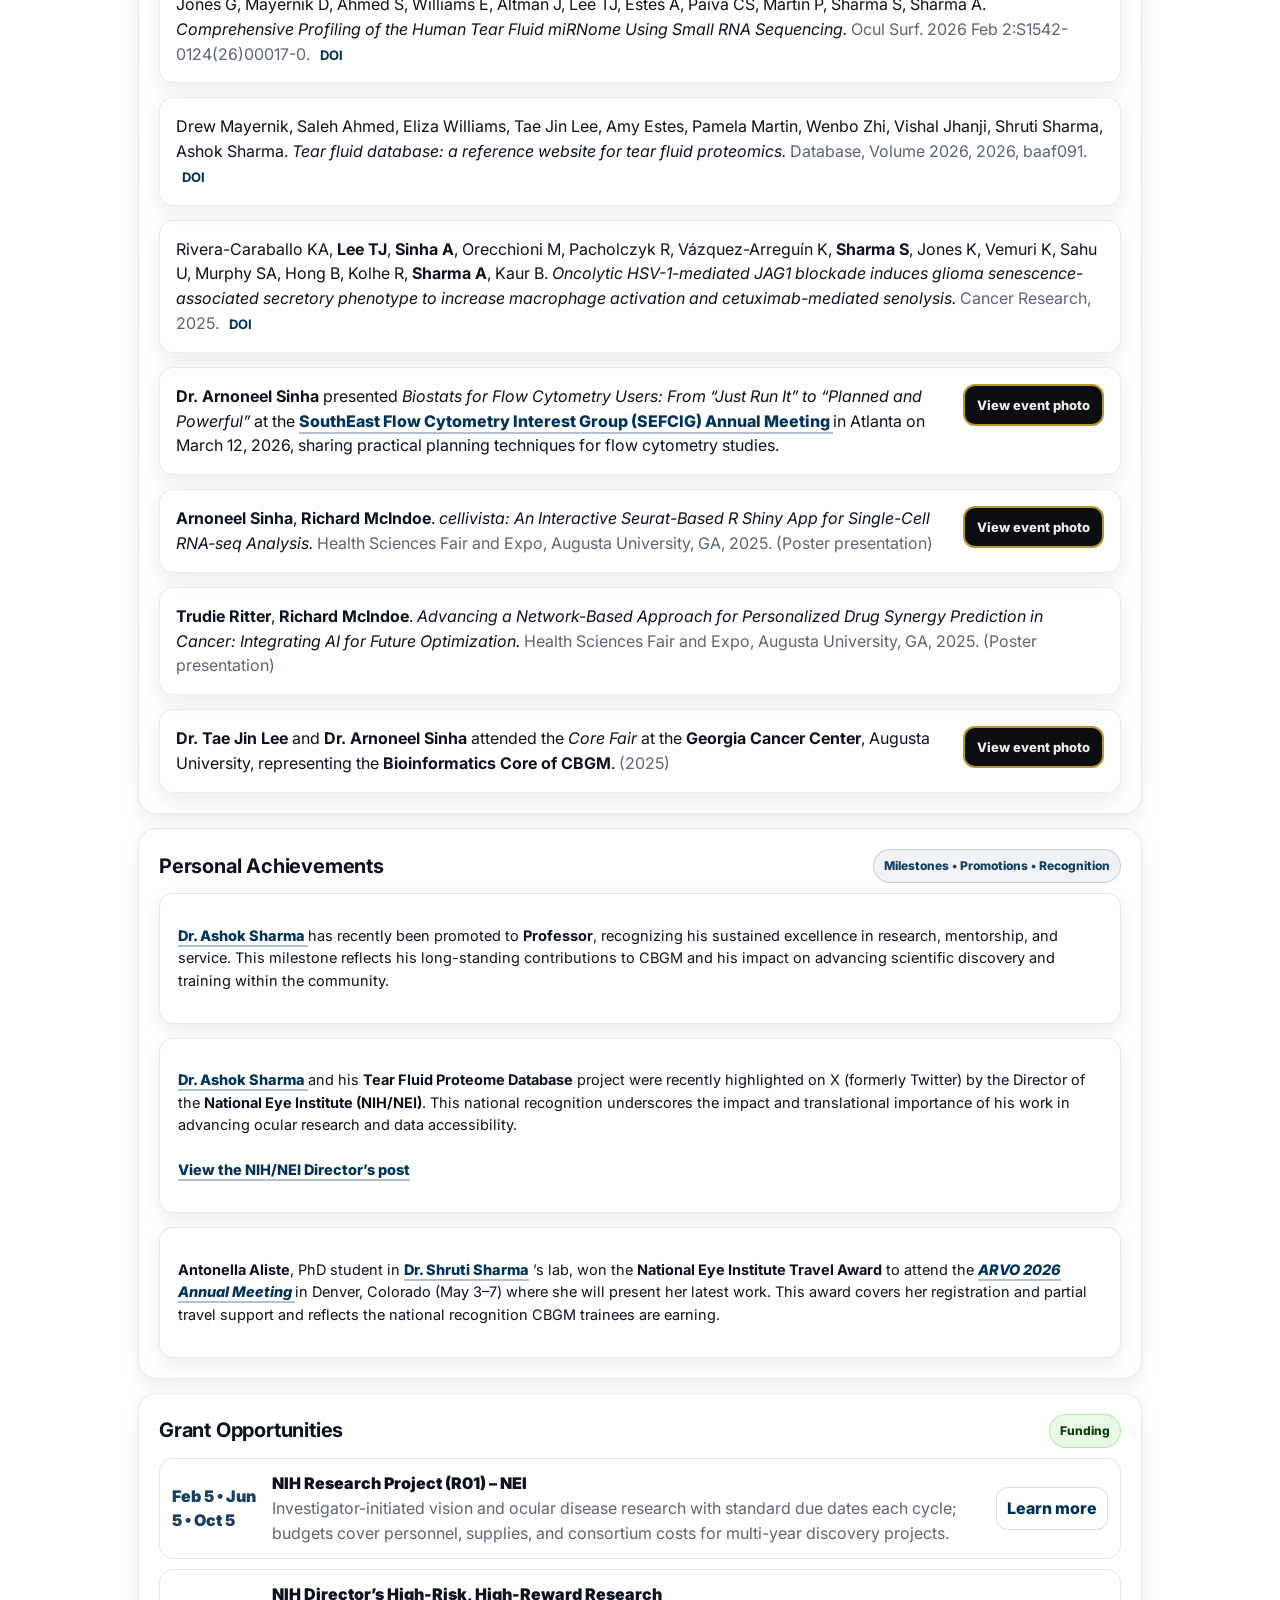
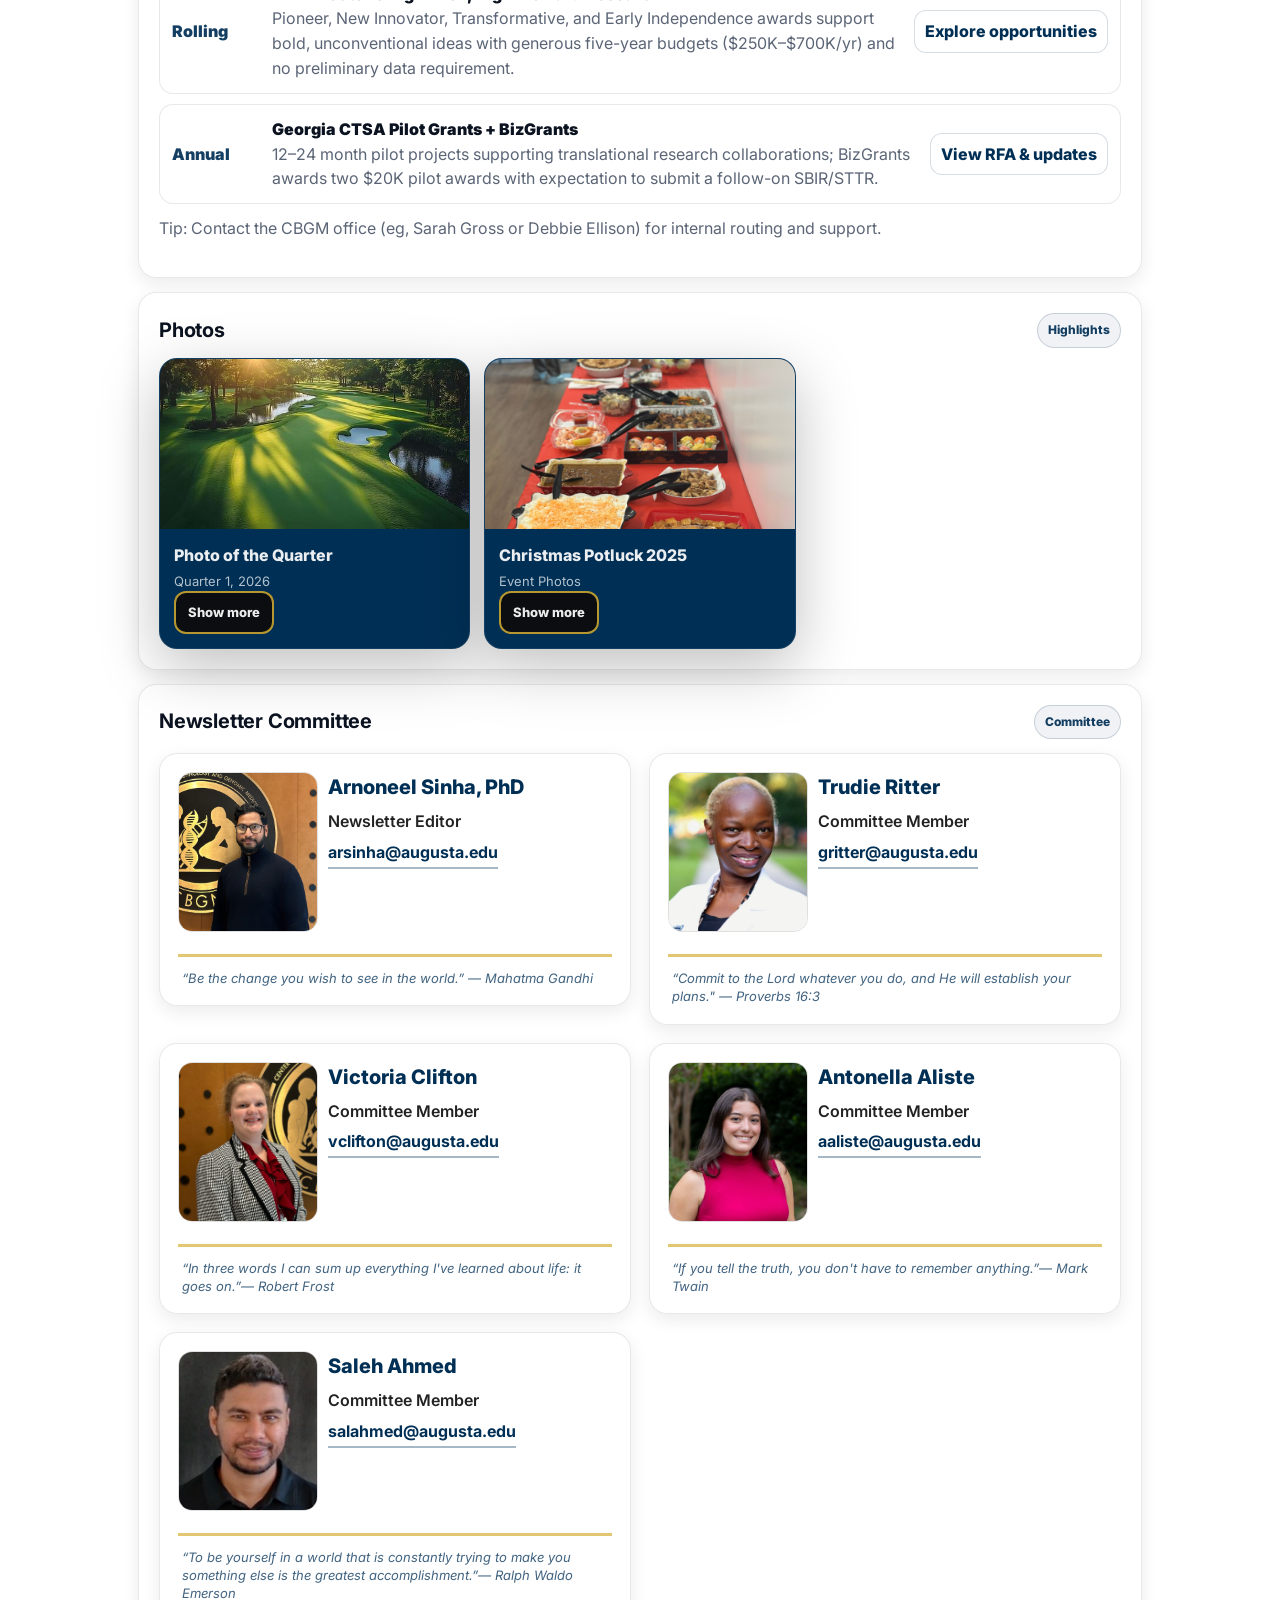
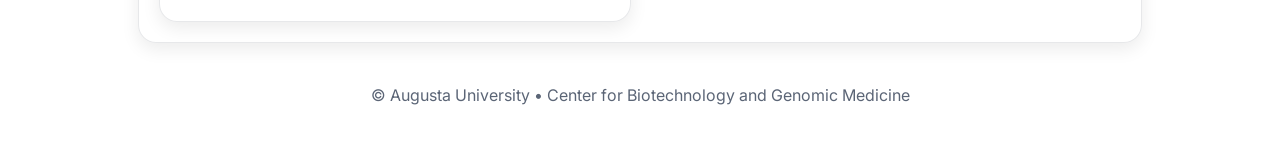
==== commit ffd49d6f: "update: minimized widget on top" ====
--- a/index.html
+++ b/index.html
@@ -1058,7 +1058,7 @@
     <!-- =======================================
          Floating Weather Widget (Augusta, GA)
          ======================================= -->
-  <div class="float-widget" id="floatingDock" data-state="expanded">
+  <div class="float-widget is-condensed" id="floatingDock" data-state="condensed">
   <aside class="weather-float" aria-label="Augusta, GA weather widget">
     <div class="weather-card" role="region" aria-live="polite">
       <div class="weather-top">
@@ -1240,25 +1240,14 @@
  window.addEventListener("DOMContentLoaded", () => {
   const dock = document.getElementById("floatingDock");
   if (dock) {
-    const CONDENSE_AFTER_PX = 64;
-    let ticking = false;
-
-    const updateDockState = () => {
-      ticking = false;
-      const shouldCondense = window.scrollY > CONDENSE_AFTER_PX;
-      dock.classList.toggle("is-condensed", shouldCondense);
-      dock.dataset.state = shouldCondense ? "condensed" : "expanded";
+    const keepDockCondensed = () => {
+      dock.classList.add("is-condensed");
+      dock.dataset.state = "condensed";
     };
 
-    const onScroll = () => {
-      if (ticking) return;
-      ticking = true;
-      window.requestAnimationFrame(updateDockState);
-    };
-
-    window.addEventListener("scroll", onScroll, { passive: true });
-    window.addEventListener("resize", onScroll, { passive: true });
-    updateDockState();
+    window.addEventListener("scroll", keepDockCondensed, { passive: true });
+    window.addEventListener("resize", keepDockCondensed, { passive: true });
+    keepDockCondensed();
   }
 
   const stars = Array.from(document.querySelectorAll(".star"));
@@ -1336,15 +1325,13 @@
 
     if (!rating && !comment) return;
 
-    const FORM_URL = "PASTE_YOUR_GOOGLE_FORM_PREFILL_URL_HERE";
-    if (FORM_URL.startsWith("PASTE_")) return;
-
-    const u = new URL(FORM_URL);
-    // Replace these with your entry IDs from the Google Form
-    u.searchParams.set("entry.RATING_ENTRY_ID", rating);
-    u.searchParams.set("entry.COMMENT_ENTRY_ID", comment);
-
-    window.open(u.toString(), "_blank", "noopener,noreferrer");
+    const FORM_URL = "https://docs.google.com/forms/d/e/1FAIpQLSfuJ4QaCDCBg8aE11q01JSamloXv4clioworNXJHG9cXZqdBQ/viewform";
+    const params = new URLSearchParams({
+      "entry.1048115172": rating,
+      "entry.795892865": comment,
+    });
+
+    window.open(`${FORM_URL}?${params.toString()}`, "_blank", "noopener,noreferrer");
   });
 });
 </script>
--- a/style.css
+++ b/style.css
@@ -47,6 +47,11 @@
   --radius-lg: 18px;
   --radius-md: 14px;
   --radius-sm: 12px;
+
+  /* Floating dock motion */
+  --dock-motion-duration: 380ms;
+  --dock-motion-duration-fast: 320ms;
+  --dock-motion-ease: cubic-bezier(0.22, 1, 0.36, 1);
 }
 
 /* -------------------------------------------------------------------------- */
@@ -411,6 +416,53 @@
   font-weight: 700;
   line-height: 1.3;
   margin-bottom: 6px;
+}
+
+/* Chair's Note: local refinements only */
+#chairs-note{
+  padding-top: 24px;
+  padding-bottom: 24px;
+}
+
+#chairs-note .card-head{
+  margin-bottom: 14px;
+}
+
+#chairs-note .chairs-byline{
+  margin: 0 0 18px;
+}
+
+#chairs-note .feature{
+  gap: 22px;
+  align-items: flex-start;
+  padding: 18px;
+  border-radius: 20px;
+  border-color: rgba(20, 30, 50, 0.07);
+  background: rgba(255, 255, 255, 0.72);
+  box-shadow: 0 10px 28px rgba(0, 0, 0, 0.07);
+}
+
+#chairs-note .chair-image{
+  margin-top: 2px;
+  border-radius: 16px;
+  border-color: rgba(0, 0, 0, 0.08);
+}
+
+#chairs-note .feature-text{
+  padding-top: 2px;
+}
+
+#chairs-note .feature-title{
+  margin-bottom: 10px;
+}
+
+#chairs-note .feature-text p{
+  margin: 0;
+  line-height: 1.72;
+}
+
+#chairs-note .feature-text p + p{
+  margin-top: 14px;
 }
 
 /* -------------------------------------------------------------------------- */
@@ -1341,7 +1393,11 @@
   flex-direction: column;
   gap: 12px;
   transform-origin: bottom right;
-  transition: width 240ms ease, transform 240ms ease, opacity 240ms ease;
+  will-change: transform, opacity, width;
+  transition:
+    width var(--dock-motion-duration) var(--dock-motion-ease),
+    transform var(--dock-motion-duration) var(--dock-motion-ease),
+    opacity var(--dock-motion-duration-fast) var(--dock-motion-ease);
 }
 
 .weather-float,
@@ -1353,6 +1409,11 @@
   left: auto;
   width: 100%;
   display: block;
+  will-change: transform, opacity, width;
+  transition:
+    width var(--dock-motion-duration) var(--dock-motion-ease),
+    transform var(--dock-motion-duration) var(--dock-motion-ease),
+    opacity var(--dock-motion-duration-fast) var(--dock-motion-ease);
 }
 
 .weather-card,
@@ -1360,17 +1421,29 @@
   overflow: hidden;
   backdrop-filter: blur(12px);
   -webkit-backdrop-filter: blur(12px);
+  will-change: transform, opacity, padding, box-shadow;
+  transition:
+    transform var(--dock-motion-duration) var(--dock-motion-ease),
+    opacity var(--dock-motion-duration-fast) var(--dock-motion-ease),
+    padding var(--dock-motion-duration) var(--dock-motion-ease),
+    box-shadow var(--dock-motion-duration) var(--dock-motion-ease),
+    border-color var(--dock-motion-duration) var(--dock-motion-ease),
+    background var(--dock-motion-duration) var(--dock-motion-ease),
+    backdrop-filter var(--dock-motion-duration) var(--dock-motion-ease),
+    -webkit-backdrop-filter var(--dock-motion-duration) var(--dock-motion-ease);
 }
 
 .weather-details,
 .rating-body{
   overflow: hidden;
+  will-change: transform, opacity, max-height;
   transition:
-    opacity 220ms ease,
-    transform 220ms ease,
-    max-height 260ms ease,
-    margin 220ms ease,
-    padding 220ms ease;
+    opacity var(--dock-motion-duration-fast) var(--dock-motion-ease),
+    transform var(--dock-motion-duration) var(--dock-motion-ease),
+    max-height var(--dock-motion-duration) var(--dock-motion-ease),
+    margin var(--dock-motion-duration-fast) var(--dock-motion-ease),
+    padding var(--dock-motion-duration-fast) var(--dock-motion-ease),
+    visibility 0s linear var(--dock-motion-duration);
 }
 
 .rating-topActions{
@@ -1399,7 +1472,12 @@
   line-height: 1;
   text-align: center;
   box-shadow: inset 0 1px 0 rgba(255,255,255,0.08);
-  transition: opacity 180ms ease, transform 180ms ease, visibility 0s linear 180ms, background-color 180ms ease, border-color 180ms ease;
+  transition:
+    opacity var(--dock-motion-duration-fast) var(--dock-motion-ease),
+    transform var(--dock-motion-duration-fast) var(--dock-motion-ease),
+    visibility 0s linear var(--dock-motion-duration-fast),
+    background-color var(--dock-motion-duration-fast) var(--dock-motion-ease),
+    border-color var(--dock-motion-duration-fast) var(--dock-motion-ease);
 }
 
 .float-widget.is-condensed .rating-kicker,
@@ -1409,13 +1487,14 @@
 .float-widget.is-condensed .weather-badge,
 .float-widget.is-condensed .weather-desc{
   transition:
-    opacity 180ms ease,
-    transform 180ms ease,
-    max-height 180ms ease,
-    margin 180ms ease,
-    padding 180ms ease;
+    opacity var(--dock-motion-duration-fast) var(--dock-motion-ease),
+    transform var(--dock-motion-duration-fast) var(--dock-motion-ease),
+    max-height var(--dock-motion-duration-fast) var(--dock-motion-ease),
+    margin var(--dock-motion-duration-fast) var(--dock-motion-ease),
+    padding var(--dock-motion-duration-fast) var(--dock-motion-ease),
+    visibility 0s linear var(--dock-motion-duration-fast);
   opacity: 0;
-  transform: translateY(-4px);
+  transform: translateY(-6px) scale(0.98);
   max-height: 0;
   margin: 0;
   padding: 0;
@@ -1430,9 +1509,13 @@
   background:
     radial-gradient(120px 90px at 18% 22%, rgba(212,175,55,0.10), transparent 72%),
     radial-gradient(180px 140px at 88% 18%, rgba(0,174,239,0.06), transparent 72%),
-    linear-gradient(180deg, rgba(10,12,16,0.42), rgba(10,12,16,0.24));
+    linear-gradient(180deg, rgba(10,12,16,0.38), rgba(10,12,16,0.20));
   border-color: rgba(255, 255, 255, 0.08);
   box-shadow: 0 14px 28px rgba(0, 0, 0, 0.12);
+  transform: scale(0.985);
+  opacity: 0.88;
+  backdrop-filter: blur(9px);
+  -webkit-backdrop-filter: blur(9px);
 }
 
 .float-widget.is-condensed .weather-top,
@@ -1444,8 +1527,9 @@
 .float-widget.is-condensed .weather-main{
   margin-bottom: 0;
   padding: 10px 12px;
-  background: rgba(255, 255, 255, 0.025);
+  background: rgba(255, 255, 255, 0.02);
   border-color: rgba(255, 255, 255, 0.05);
+  transform: scale(0.985);
 }
 
 .float-widget.is-condensed .weather-city{
@@ -1469,9 +1553,11 @@
 
 .float-widget.is-condensed .weather-details{
   opacity: 0;
-  transform: translateY(-6px);
+  transform: translateY(-8px) scale(0.985);
   max-height: 0;
   margin: 0;
+  padding-top: 0;
+  padding-bottom: 0;
   visibility: hidden;
   pointer-events: none;
 }
@@ -1479,18 +1565,22 @@
 .float-widget.is-condensed .weather-float:hover .weather-details,
 .float-widget.is-condensed .weather-float:focus-within .weather-details{
   opacity: 1;
-  transform: translateY(0);
+  transform: translateY(0) scale(1);
   max-height: 280px;
   margin-top: 12px;
+  padding-top: 0;
+  padding-bottom: 0;
   visibility: visible;
   pointer-events: auto;
 }
 
 .float-widget.is-condensed .rating-body{
   opacity: 0;
-  transform: translateY(-6px);
+  transform: translateY(-8px) scale(0.985);
   max-height: 0;
   margin: 0;
+  padding-top: 0;
+  padding-bottom: 0;
   visibility: hidden;
   pointer-events: none;
 }
@@ -1498,15 +1588,17 @@
 .float-widget.is-condensed .rating-float:hover .rating-body,
 .float-widget.is-condensed .rating-float:focus-within .rating-body{
   opacity: 1;
-  transform: translateY(0);
+  transform: translateY(0) scale(1);
   max-height: 480px;
   margin-top: 10px;
+  padding-top: 0;
+  padding-bottom: 0;
   visibility: visible;
   pointer-events: auto;
 }
 
 .float-widget.is-condensed .rating-float{
-  width: 176px;
+  width: 152px;
   align-self: end;
 }
 
@@ -1515,30 +1607,75 @@
   width: 300px;
 }
 
+.float-widget.is-condensed .weather-float:hover .weather-card,
+.float-widget.is-condensed .weather-float:focus-within .weather-card,
+.float-widget.is-condensed .rating-float:hover .rating-card,
+.float-widget.is-condensed .rating-float:focus-within .rating-card{
+  transform: scale(1);
+  opacity: 0.99;
+  background:
+    radial-gradient(120px 90px at 18% 22%, rgba(212,175,55,0.18), transparent 72%),
+    radial-gradient(180px 140px at 88% 18%, rgba(0,174,239,0.12), transparent 72%),
+    linear-gradient(180deg, rgba(10,12,16,0.84), rgba(10,12,16,0.68));
+  box-shadow: 0 24px 52px rgba(0, 0, 0, 0.24);
+  backdrop-filter: blur(14px);
+  -webkit-backdrop-filter: blur(14px);
+}
+
+.float-widget.is-condensed .weather-float:hover .weather-main,
+.float-widget.is-condensed .weather-float:focus-within .weather-main{
+  transform: scale(1);
+  background: rgba(255, 255, 255, 0.07);
+  border-color: rgba(255, 255, 255, 0.10);
+}
+
+.float-widget.is-condensed .weather-float:hover .weather-details,
+.float-widget.is-condensed .weather-float:focus-within .weather-details,
+.float-widget.is-condensed .rating-float:hover .rating-body,
+.float-widget.is-condensed .rating-float:focus-within .rating-body{
+  color: rgba(255,255,255,0.94);
+}
+
 .float-widget.is-condensed .rating-card{
   display: flex;
   flex-direction: column;
-  align-items: stretch;
+  align-items: center;
+  justify-content: center;
+  min-height: 66px;
 }
 
 .float-widget.is-condensed .rating-top{
   margin-bottom: 0;
   align-items: center;
+  justify-content: center;
+  gap: 0;
+  min-height: 42px;
+  width: 100%;
+}
+
+.float-widget.is-condensed .rating-top > :first-child{
+  display: none;
 }
 
 .float-widget.is-condensed .rating-topActions{
   width: 100%;
+  min-width: 0;
   justify-content: center;
+  align-items: center;
+  margin: 0 auto;
+  flex: 0 0 auto;
 }
 
 .float-widget.is-condensed .rating-compact-toggle{
-  width: 100%;
-  min-width: 0;
-  padding: 10px 14px;
+  width: auto;
+  min-width: 104px;
+  max-width: 100%;
+  padding: 10px 18px;
   background: rgba(255,255,255,0.06);
   border-color: rgba(255,255,255,0.10);
   backdrop-filter: blur(10px);
   -webkit-backdrop-filter: blur(10px);
+  margin: 0 auto;
 }
 
 .float-widget.is-condensed .rating-float:hover .rating-compact-toggle,
@@ -1547,15 +1684,6 @@
   visibility: hidden;
   pointer-events: none;
   transform: translateY(-2px);
-}
-
-.float-widget.is-condensed .rating-title,
-.float-widget.is-condensed .rating-badge{
-  display: none;
-}
-
-.float-widget.is-condensed .rating-kicker{
-  display: none;
 }
 
 @media (max-width: 1200px){
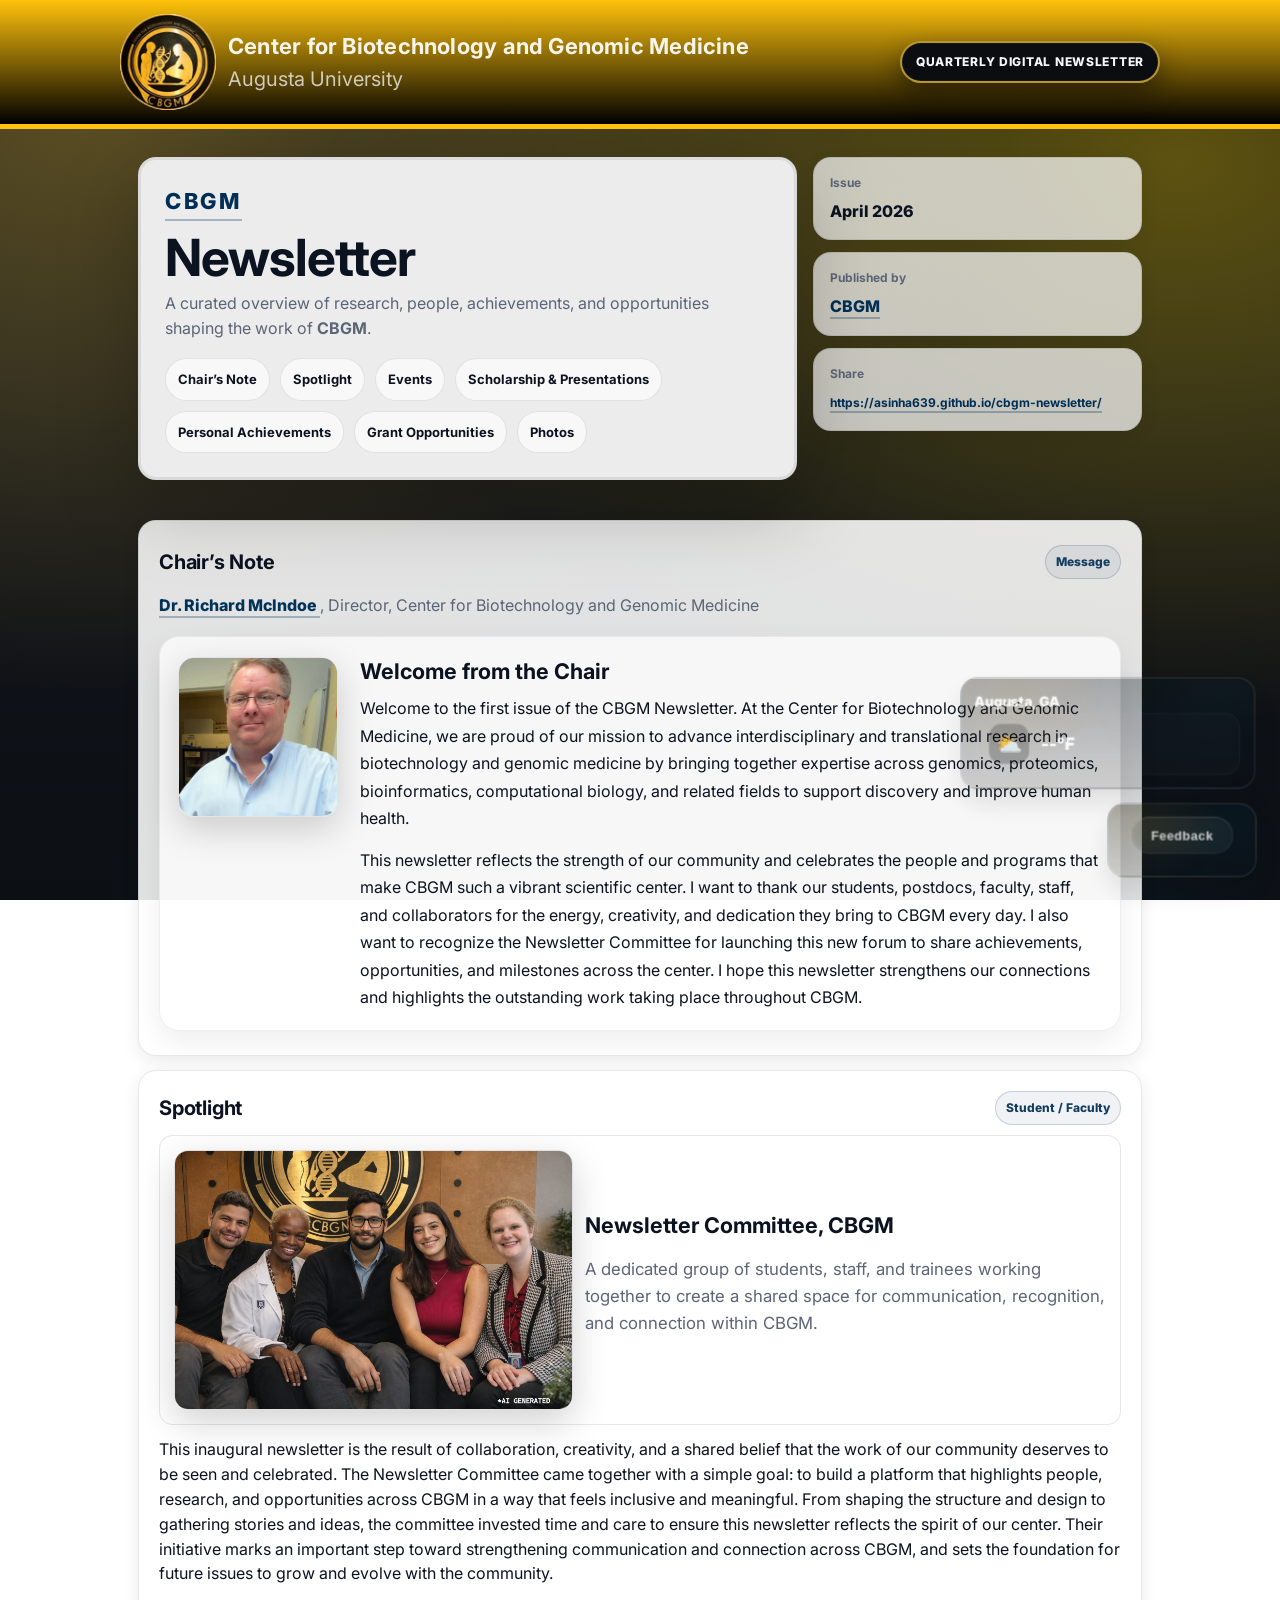
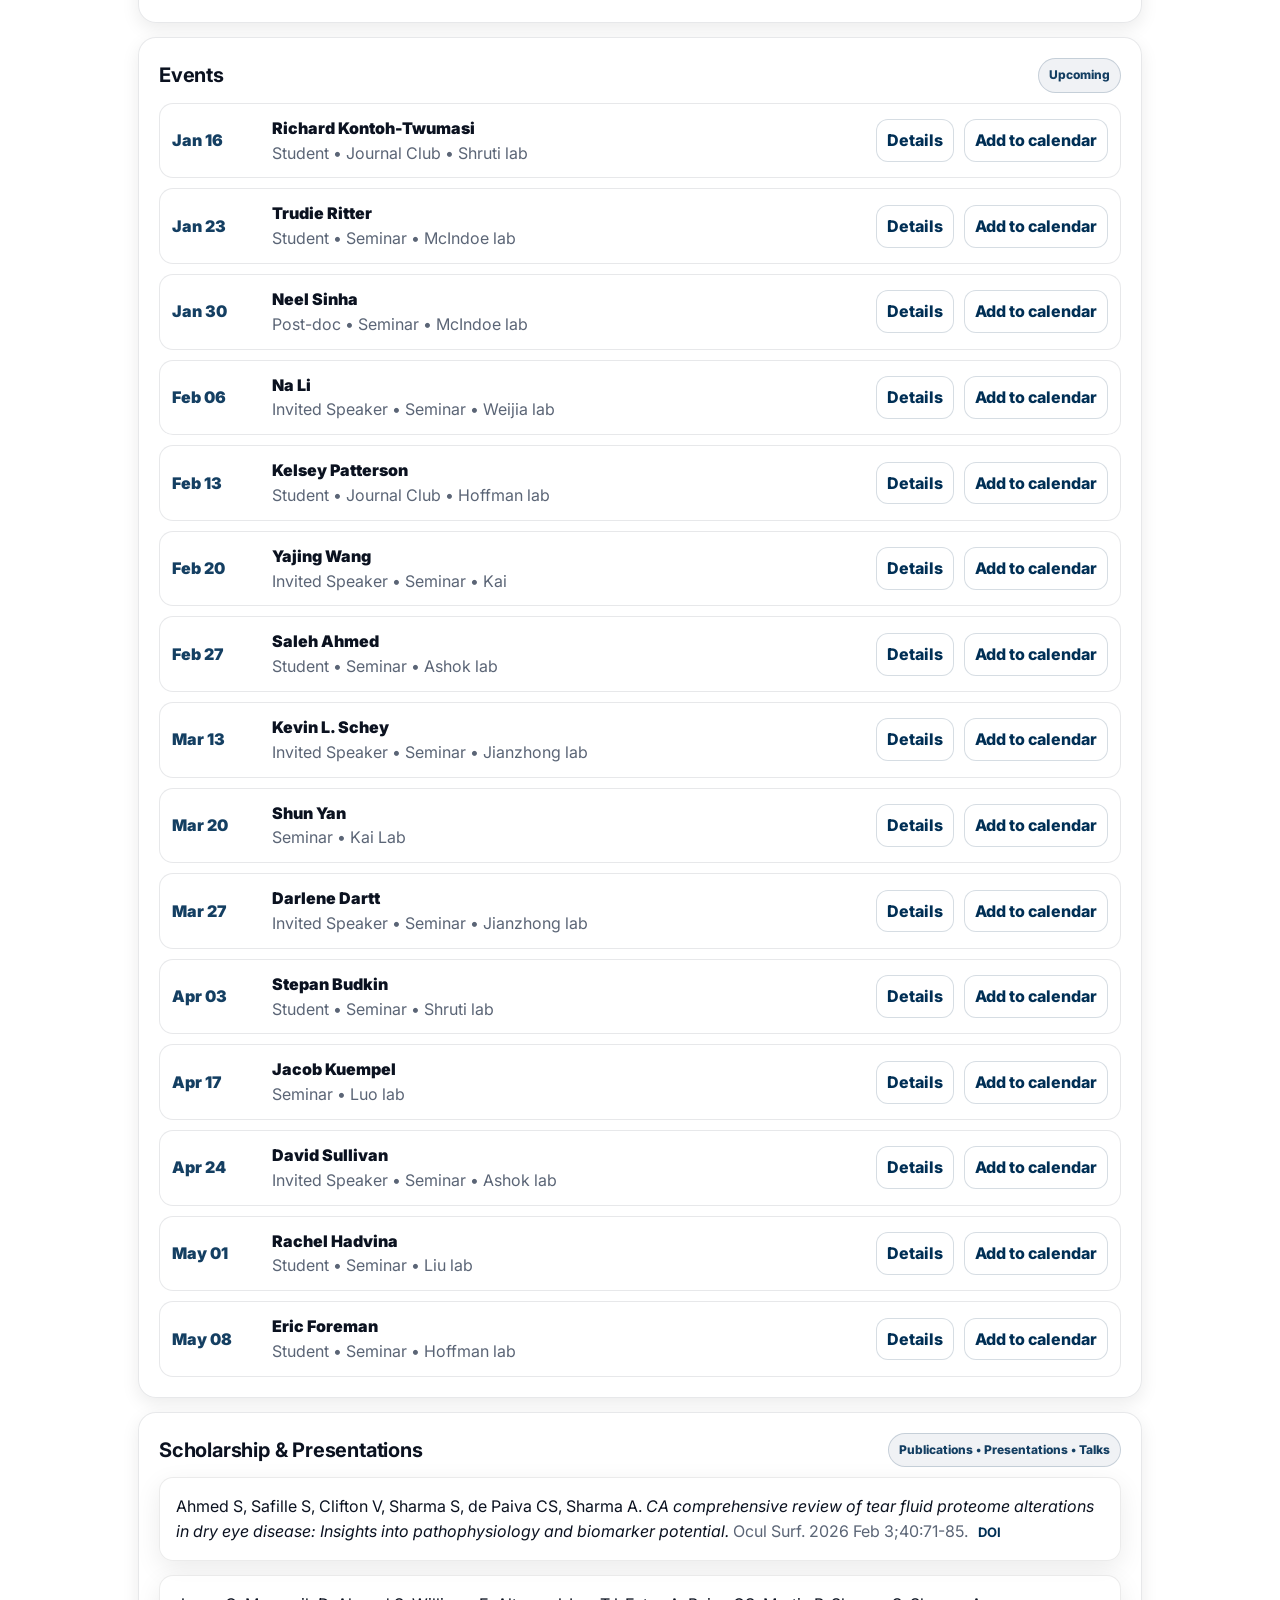
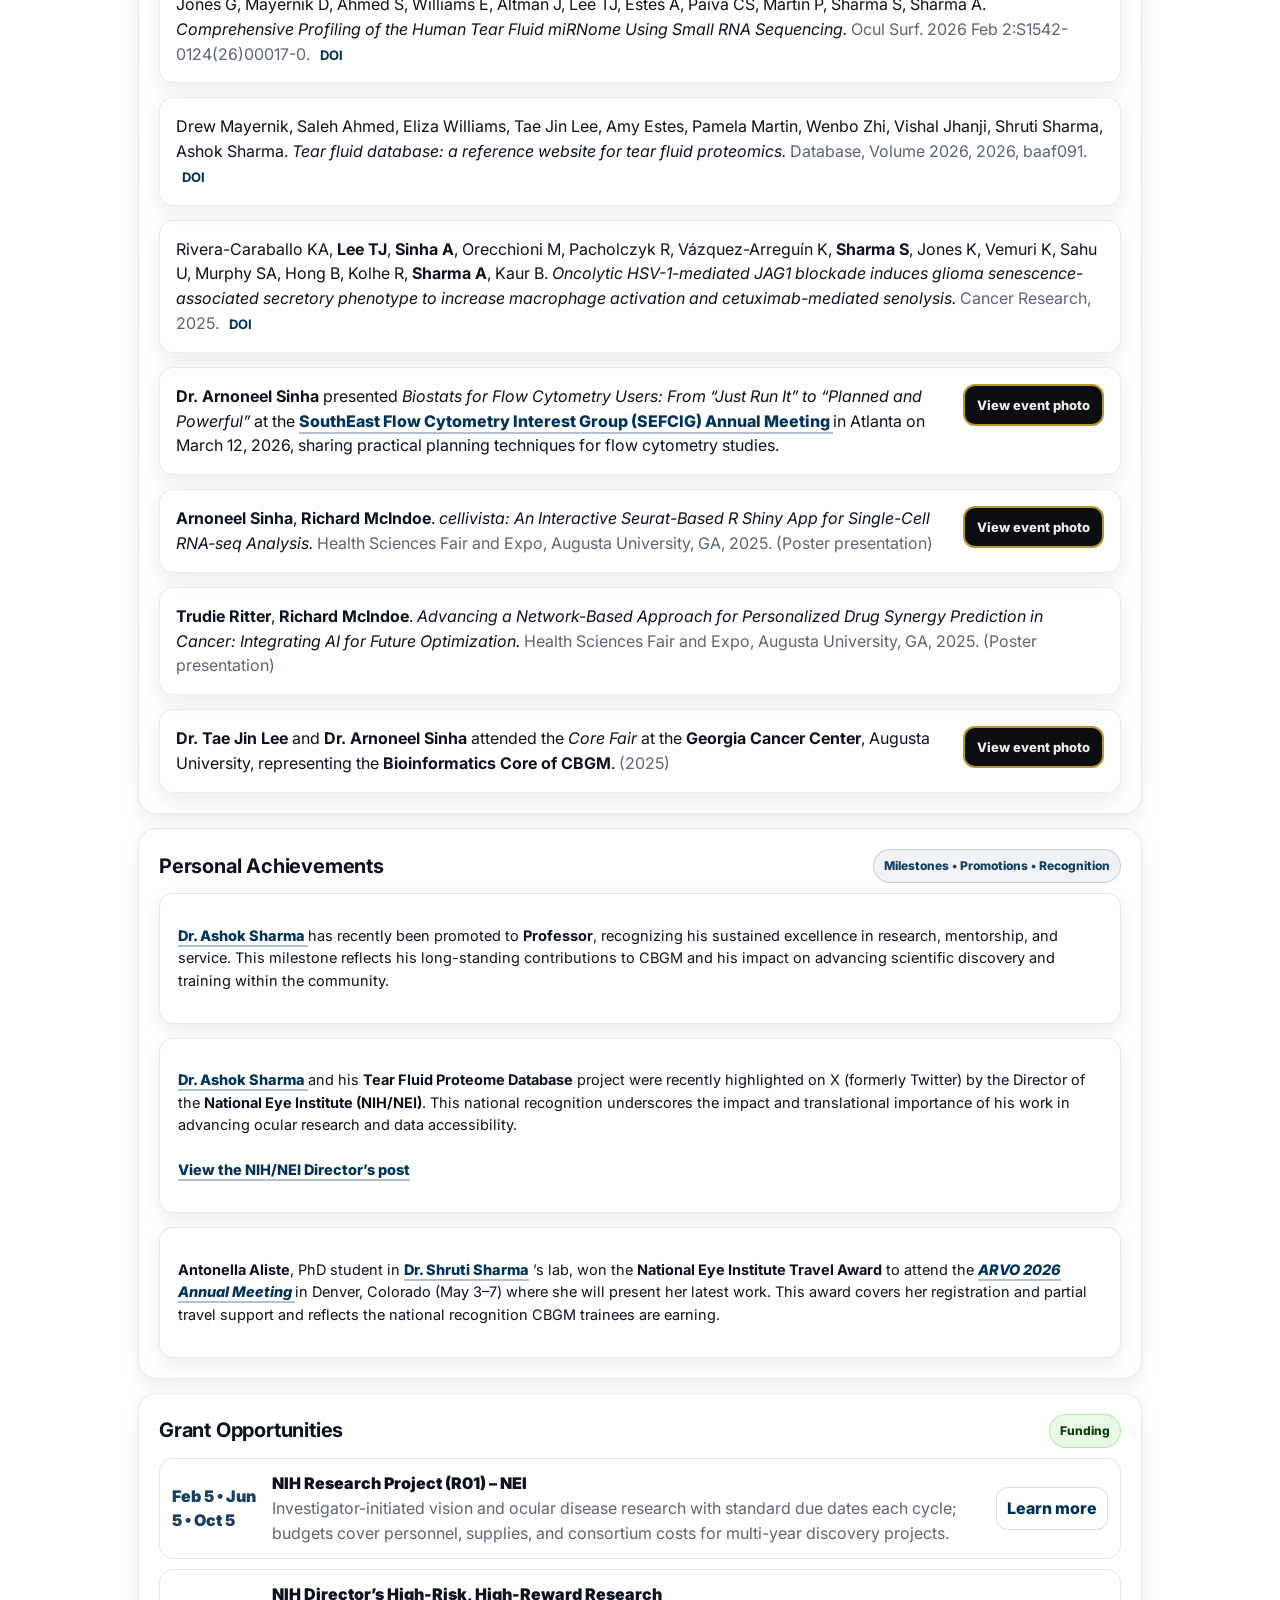
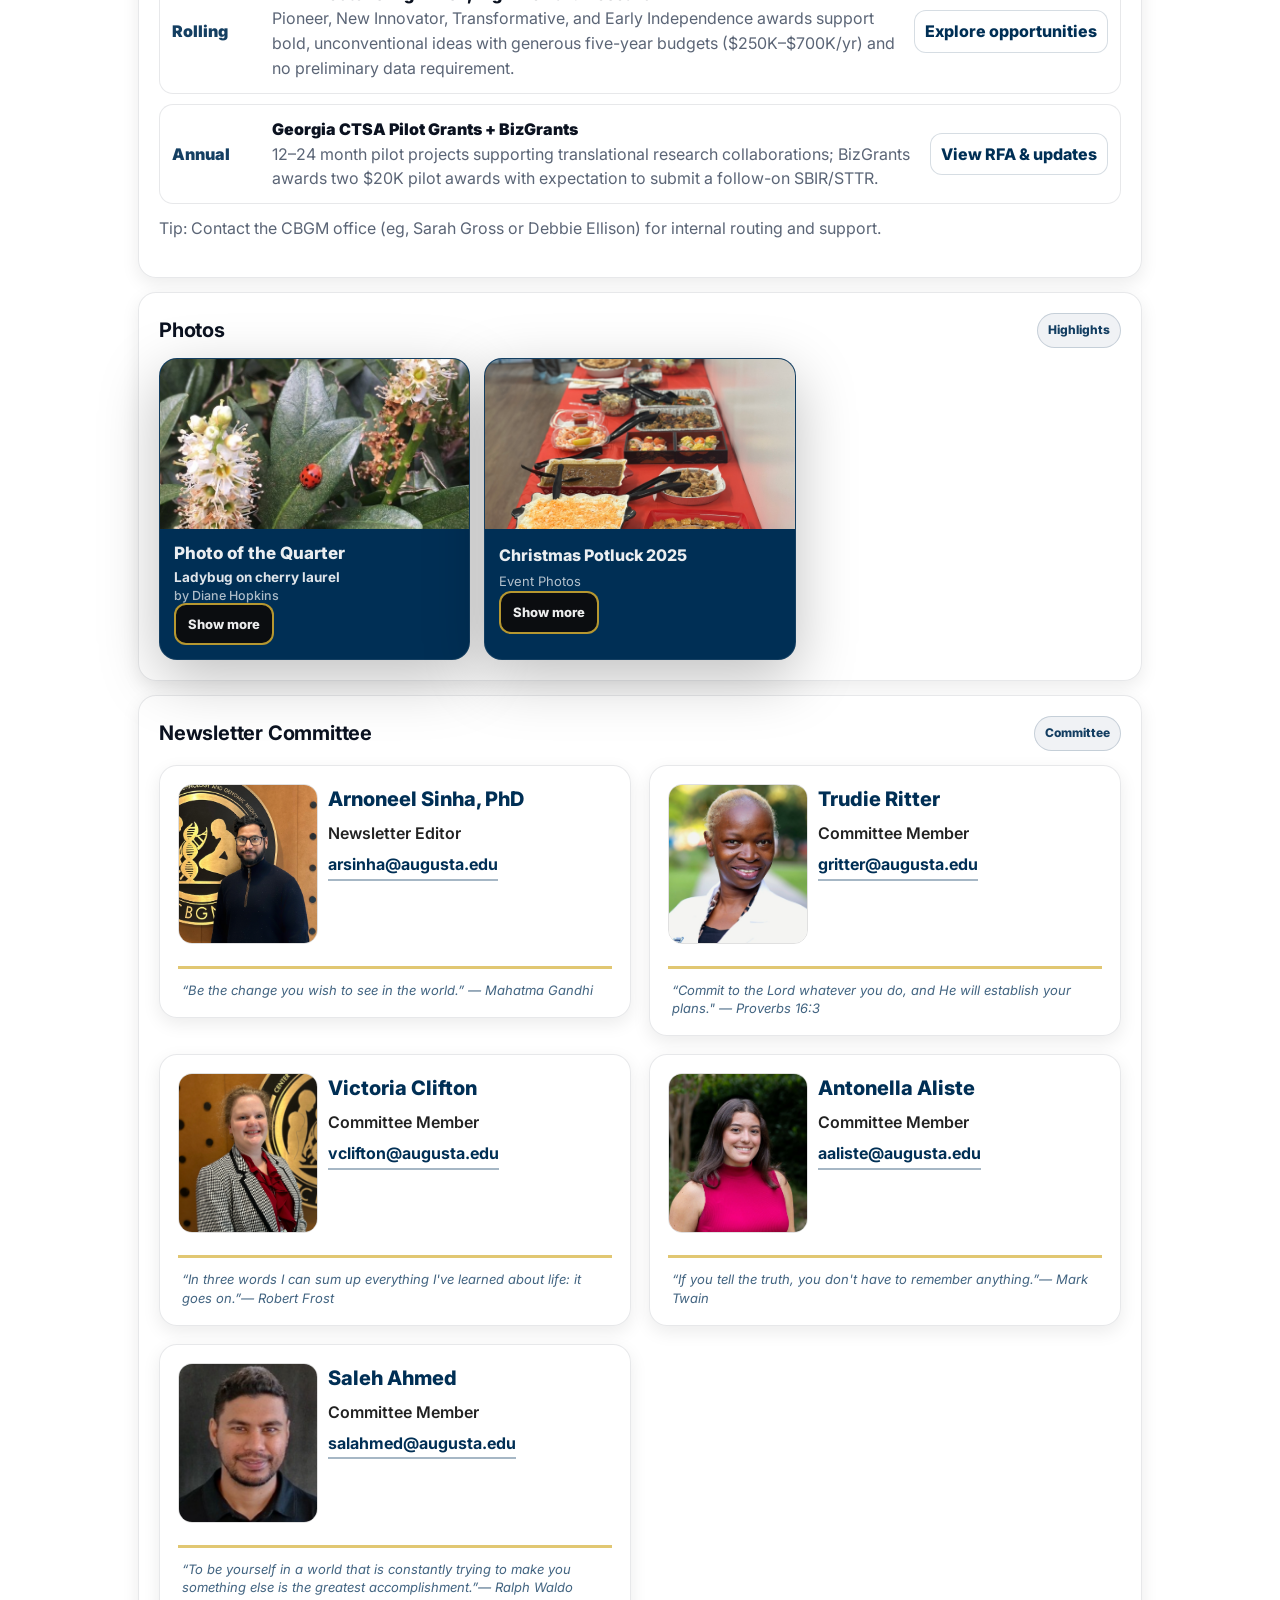
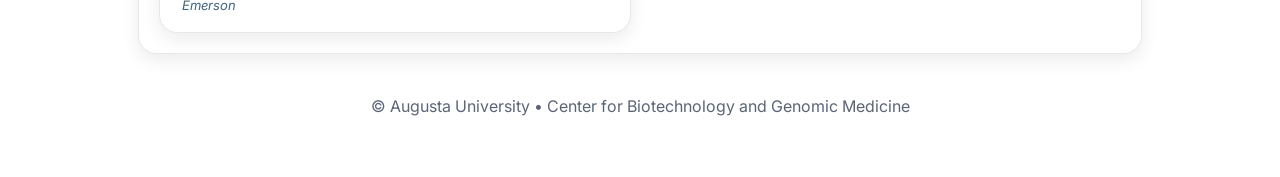
==== commit 6bc05d11: "update: POTQ polish" ====
--- a/index.html
+++ b/index.html
@@ -167,11 +167,6 @@
         </div>
       </div>
     </section>
-
-    <!-- =====================
-         Two-column section
-         ===================== -->
-    <!-- <section class="grid two" aria-label="Spotlight and Events"> -->
 
       <!-- =====================
            Spotlight
@@ -922,9 +917,12 @@
             <img src="images/POTQ_Q1_2026.jpg" alt="Photo of the Quarter" />
           </div>
 
-          <div class="photo-info">
+          <div class="photo-info photo-info-featured">
             <div class="photo-title">Photo of the Quarter</div>
-            <div class="photo-subtitle">Quarter 1, 2026</div>
+            <div class="photo-subtitle">
+              <div class="photo-subtitle-main">Ladybug on cherry laurel</div>
+              <div class="photo-subtitle-byline">by Diane Hopkins</div>
+            </div>
             <a class="photo-btn" href="photo-of-the-quarter.html">Show more</a>
           </div>
         </article>
--- a/style.css
+++ b/style.css
@@ -635,6 +635,31 @@
 .photo-info{ padding: 14px; color: rgba(255, 255, 255, 0.92); }
 .photo-title{ font-weight: 800; font-size: 16px; }
 .photo-subtitle{ margin-top: 4px; color: rgba(255, 255, 255, 0.70); font-size: 13px; }
+
+.photo-info-featured .photo-title{
+  font-size: 17px;
+  line-height: 1.25;
+}
+
+.photo-info-featured .photo-subtitle{
+  margin-top: 5px;
+  display: grid;
+  gap: 2px;
+}
+
+.photo-info-featured .photo-subtitle-main{
+  font-size: 13.5px;
+  font-weight: 700;
+  color: rgba(255, 255, 255, 0.88);
+  line-height: 1.25;
+}
+
+.photo-info-featured .photo-subtitle-byline{
+  font-size: 12.5px;
+  font-weight: 500;
+  color: rgba(255, 255, 255, 0.68);
+  line-height: 1.25;
+}
 
 /* -------------------------------------------------------------------------- */
 /* 11) GALLERY PAGES + CAROUSEL (Show more pages)                             */
@@ -844,158 +869,29 @@
 }
 
 
-/* ===== Sticky Events Sidebar ===== */
-.page-grid {
-  display: grid;
-  grid-template-columns: minmax(0, 1fr) 360px; /* left content + fixed-ish sidebar */
-  gap: 22px;
-  align-items: start;
-}
-
-/* Makes the Events card stay visible while you scroll */
-.page-aside #events {
-  position: sticky;
-  top: 110px;              /* adjust based on your header height */
-  max-height: calc(100vh - 130px);
-  overflow: auto;          /* lets events list scroll if long */
-}
-
-/* Mobile: stack normally */
-@media (max-width: 980px) {
-  .page-grid {
-    grid-template-columns: 1fr;
-  }
-  .page-aside #events {
-    position: static;
-    max-height: none;
-    overflow: visible;
-  }
-}
-
 /* ========================================================================== */
 /*  WEATHER & FEEDBACK FLOATERS (Floating, bottom-right)                      */
 /* ========================================================================== */
 
-.float-widget{
-  transition: transform 0.5s cubic-bezier(0.18, 0.89, 0.32, 1.28), opacity 0.4s ease, box-shadow 0.4s ease;
-  transform-origin: top right;
-}
-
-.float-widget.is-compact{
-  transform: scale(0.58) translate(-46px, -16px);
-  opacity: 0.9;
-  box-shadow: 0 16px 34px rgba(0,0,0,0.18);
-}
-
-.float-widget.is-compact .weather-card,
-.float-widget.is-compact .rating-card{
-  width: 150px;
-  padding: 10px;
-  background: transparent;
-  backdrop-filter: none;
-  box-shadow: none;
-  border-color: rgba(212,175,55,0.50);
-}
-
-.float-widget.is-compact .weather-card{
-  border-radius: 16px;
-}
-
-.float-widget.is-compact .weather-top{
-  margin-bottom: 0;
-}
-
-.float-widget.is-compact .weather-kicker,
-.float-widget.is-compact .weather-badge,
-.float-widget.is-compact .weather-desc,
-.float-widget.is-compact .weather-meta,
-.float-widget.is-compact .weather-foot{
-  display: none;
-}
-
-.float-widget.is-compact .weather-city{
-  font-size: 0.8rem;
-}
-
-.float-widget.is-compact .weather-main{
-  display: flex;
-  align-items: baseline;
-  gap: 8px;
-  padding: 8px 10px;
-  margin-bottom: 0;
-  border-radius: 14px;
-}
-
-.float-widget.is-compact .weather-icon{
-  width: 28px;
-  height: 28px;
-  border-radius: 10px;
-  font-size: 18px;
-}
-
-.float-widget.is-compact .weather-tempValue{
-  font-size: 1.15rem;
-  font-weight: 900;
-}
-
-.float-widget.is-compact .weather-temp{
-  flex-direction: row;
-  align-items: baseline;
-}
-
-.float-widget.is-compact .rating-card{
-  width: 150px;
-  padding: 10px;
-}
-
-.float-widget.is-compact .rating-kicker,
-.float-widget.is-compact .rating-badge,
-.float-widget.is-compact .rating-label,
-.float-widget.is-compact .rating-comment,
-.float-widget.is-compact .rating-actions{
-  display: none;
-}
-
-.float-widget.is-compact .stars{
-  justify-content: center;
-  margin-bottom: 0;
-  gap: 4px;
-  padding: 8px 10px;
-  border-radius: 14px;
-}
-
-.float-widget.is-compact .star{
-  font-size: 18px;
-}
-.float-widget:hover{
-  transform: scale(1);
-  opacity: 1;
-}
-
-.weather-float{
-  position: fixed;
-  right: 22px;
-  top: 132px;              /* sits below the sticky topbar */
-  z-index: 35;             /* under topbar (40) but above content */
-  width: 300px;
-  transition: right 0.5s cubic-bezier(0.18, 0.89, 0.32, 1.28), top 0.5s cubic-bezier(0.18, 0.89, 0.32, 1.28);
-}
-
-.weather-card{
-  position: relative;
+.weather-card,
+.rating-card{
   border-radius: 18px;
   padding: 16px 16px 14px;
   color: rgba(255,255,255,0.92);
   border: 2px solid rgba(212, 175, 55, 0.80);
+  box-shadow: 0 26px 90px rgba(0,0,0,0.45);
+}
+
+.weather-card{
+  position: relative;
   background:
     radial-gradient(120px 90px at 18% 22%, rgba(212,175,55,0.28), transparent 70%),
     radial-gradient(180px 140px at 88% 18%, rgba(0,174,239,0.18), transparent 70%),
     linear-gradient(180deg, rgba(10,12,16,0.92), rgba(10,12,16,0.72));
-  box-shadow: 0 26px 90px rgba(0,0,0,0.45);
-  backdrop-filter: blur(10px);
-}
-
-.weather-top{
+}
+
+.weather-top,
+.rating-top{
   display:flex;
   align-items:flex-start;
   justify-content:space-between;
@@ -1003,7 +899,8 @@
   margin-bottom: 10px;
 }
 
-.weather-kicker{
+.weather-kicker,
+.rating-kicker{
   font-size: 11px;
   letter-spacing: 0.14em;
   text-transform: uppercase;
@@ -1017,7 +914,8 @@
   letter-spacing: -0.01em;
 }
 
-.weather-badge{
+.weather-badge,
+.rating-badge{
   font-size: 11px;
   font-weight: 900;
   letter-spacing: 0.08em;
@@ -1025,6 +923,9 @@
   border-radius: 999px;
   border: 1px solid rgba(255,255,255,0.14);
   background: rgba(0,0,0,0.35);
+}
+
+.weather-badge{
   color: rgba(255,255,255,0.92);
 }
 
@@ -1101,7 +1002,8 @@
   font-weight: 700;
 }
 
-.wxRefresh{
+.wxRefresh,
+.rating-send{
   cursor: pointer;
   font-weight: 900;
   font-size: 12px;
@@ -1112,53 +1014,18 @@
   background: rgba(0,0,0,0.35);
 }
 
-.wxRefresh:hover{ filter: brightness(1.06); }
-
-/* Don’t cover content on smaller screens */
-@media (max-width: 1200px){
-  .weather-float{ display:none; }
-}
+.wxRefresh:hover,
+.rating-send:hover{ filter: brightness(1.06); }
 
 /* ========================================================================== */
 /*  RATING WIDGET (Floating, bottom-right)                                    */
 /* ========================================================================== */
 
-.rating-float{
-  position: fixed;
-  right: 22px;
-  bottom: 22px;
-  z-index: 35;
-  width: 300px;
-  transition: right 0.5s cubic-bezier(0.18, 0.89, 0.32, 1.28), bottom 0.5s cubic-bezier(0.18, 0.89, 0.32, 1.28);
-}
-
 .rating-card{
-  border-radius: 18px;
-  padding: 16px 16px 14px;
-  color: rgba(255,255,255,0.92);
-  border: 2px solid rgba(212, 175, 55, 0.80);
   background:
     radial-gradient(120px 90px at 18% 22%, rgba(212,175,55,0.22), transparent 70%),
     radial-gradient(180px 140px at 88% 18%, rgba(0,174,239,0.14), transparent 70%),
     linear-gradient(180deg, rgba(10,12,16,0.92), rgba(10,12,16,0.72));
-  box-shadow: 0 26px 90px rgba(0,0,0,0.45);
-  backdrop-filter: blur(10px);
-}
-
-.rating-top{
-  display:flex;
-  align-items:flex-start;
-  justify-content:space-between;
-  gap: 12px;
-  margin-bottom: 10px;
-}
-
-.rating-kicker{
-  font-size: 11px;
-  letter-spacing: 0.14em;
-  text-transform: uppercase;
-  font-weight: 900;
-  color: rgba(245, 219, 135, 0.95);
 }
 
 .rating-title{
@@ -1168,13 +1035,6 @@
 }
 
 .rating-badge{
-  font-size: 11px;
-  font-weight: 900;
-  letter-spacing: 0.08em;
-  padding: 6px 10px;
-  border-radius: 999px;
-  border: 1px solid rgba(255,255,255,0.14);
-  background: rgba(0,0,0,0.35);
   color: rgba(255,255,255,0.70);
   visibility: hidden; /* becomes visible when saved */
 }
@@ -1211,13 +1071,6 @@
   transform: scale(1.18);
 }
 
-.rating-hint{
-  font-size: 11px;
-  color: rgba(255,255,255,0.62);
-  font-weight: 700;
-  margin: 0 2px 10px;
-}
-
 .rating-label{
   display:block;
   font-size: 12px;
@@ -1250,28 +1103,10 @@
   gap: 10px;
 }
 
-.rating-send{
-  cursor:pointer;
-  font-weight: 900;
-  font-size: 12px;
-  padding: 8px 10px;
-  border-radius: 12px;
-  color: rgba(255,255,255,0.92);
-  border: 1px solid rgba(212,175,55,0.70);
-  background: rgba(0,0,0,0.35);
-}
-
-.rating-send:hover{ filter: brightness(1.06); }
-
 .rating-updated{
   font-size: 11px;
   color: rgba(255,255,255,0.65);
   font-weight: 700;
-}
-
-/* Keep it from overlapping on narrow screens */
-@media (max-width: 1200px){
-  .rating-float{ display:none; }
 }
 
 /* ========================================================================== */
